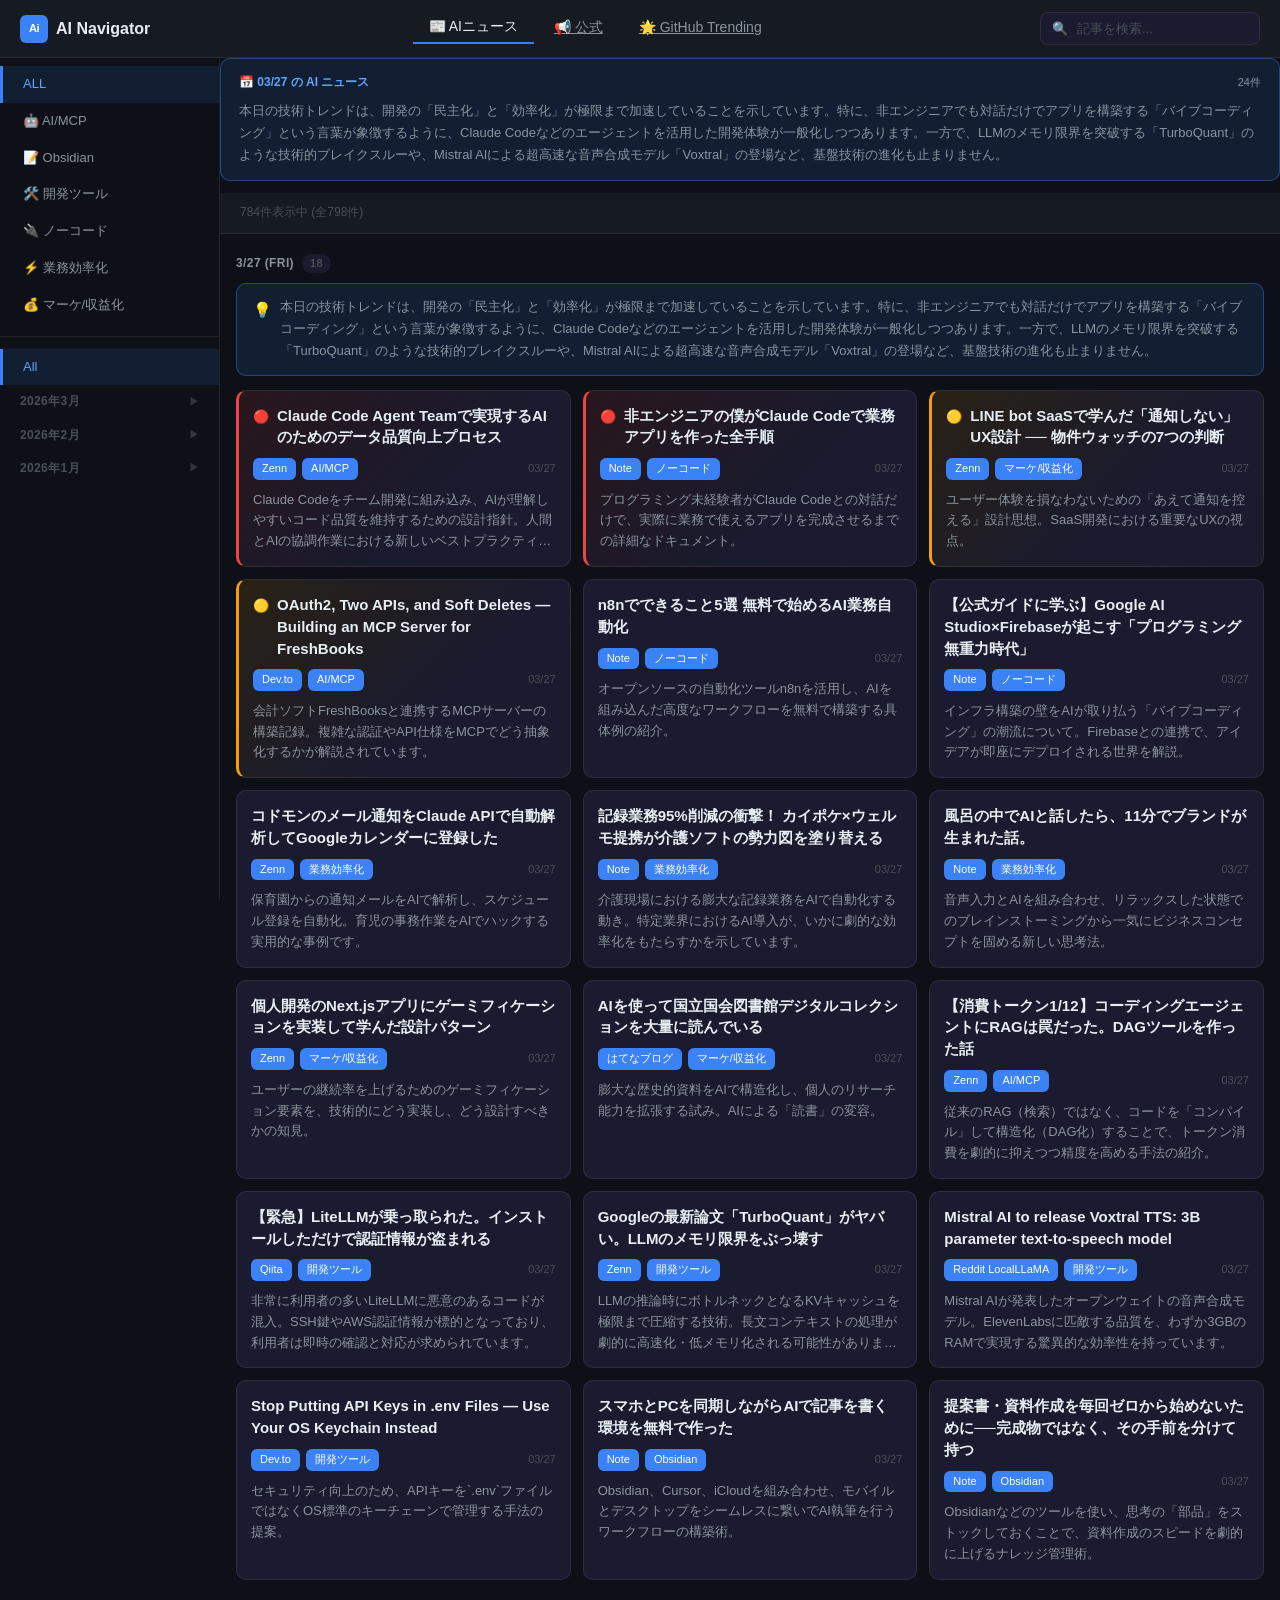
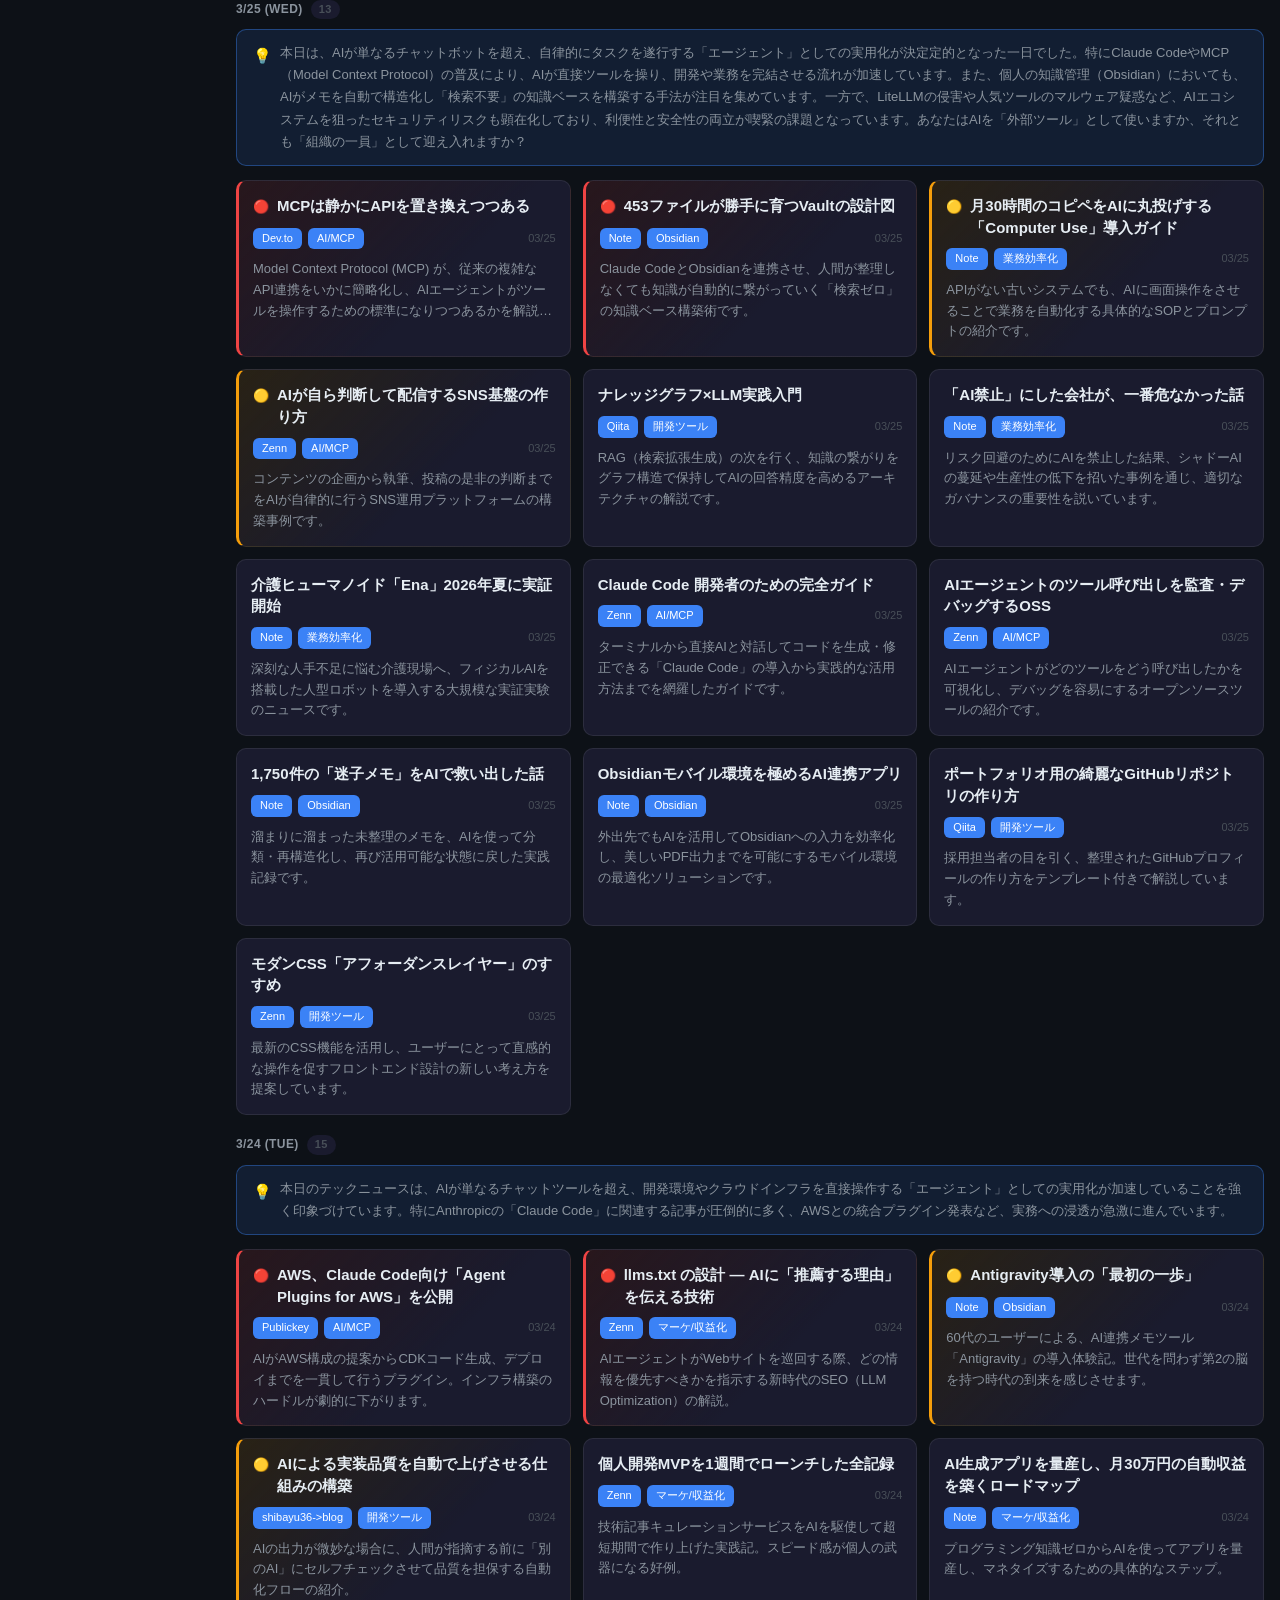
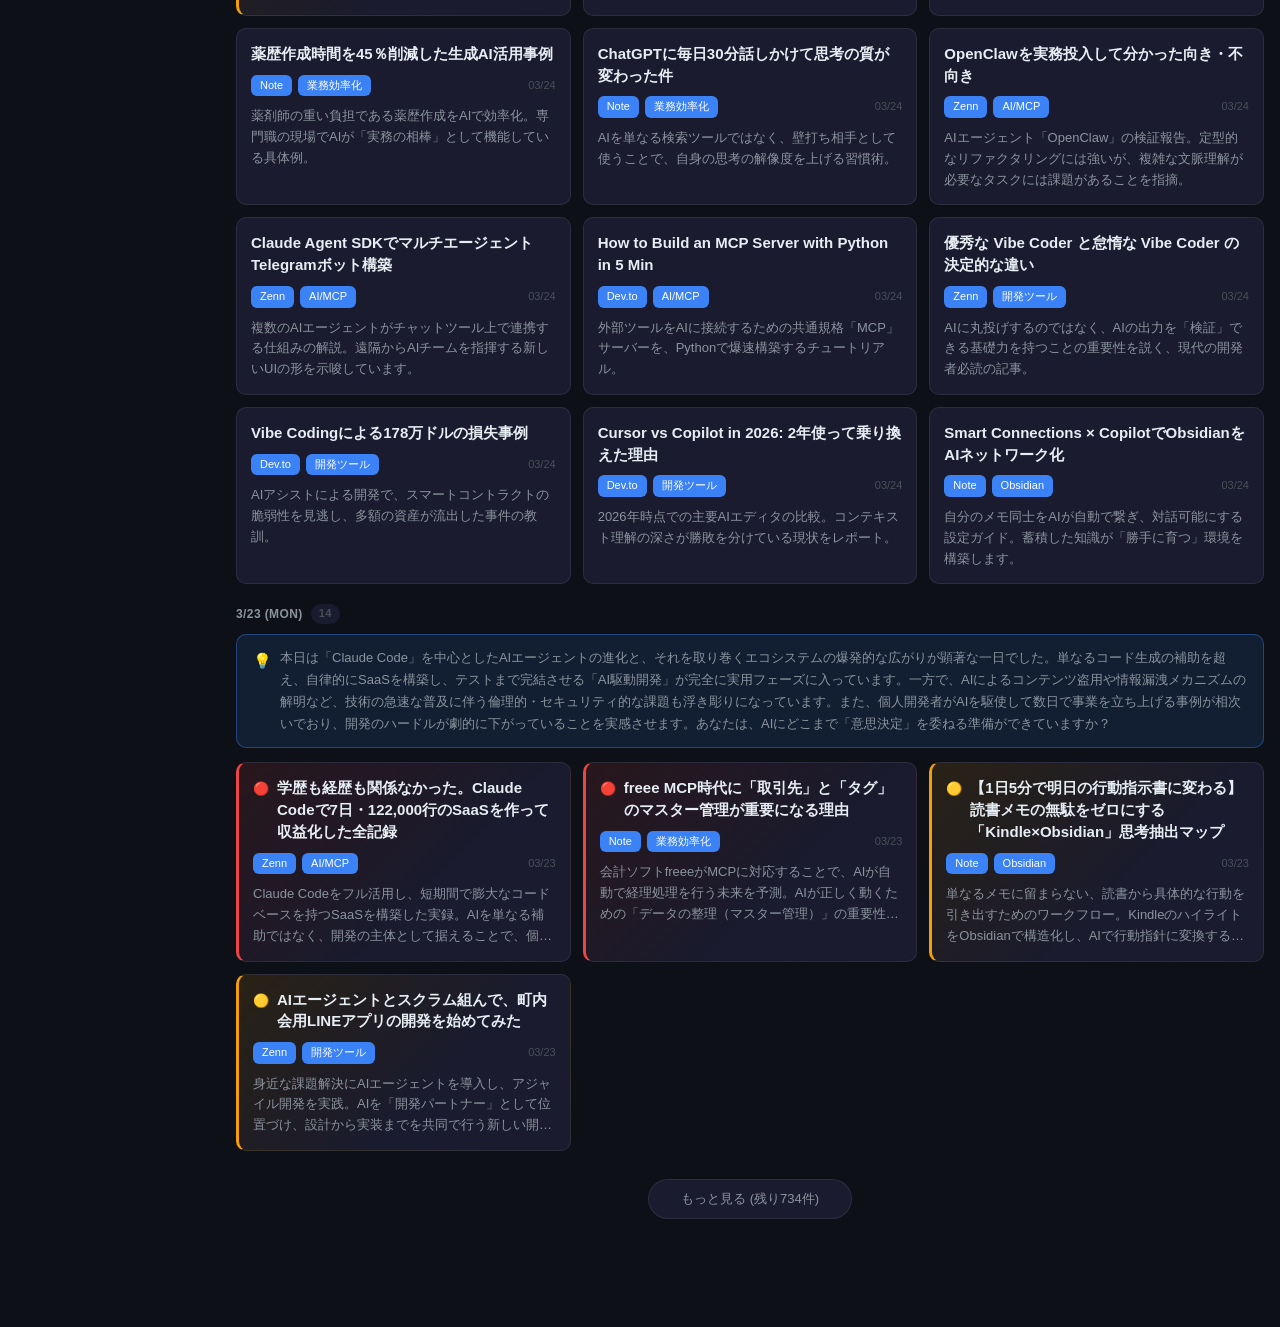
==== index.html @ b844463f "feat: ファーストビューにデイリーサマリーウィジェット追加 - app.js: buildDailySummary()関数追加、最新日のdailySummaryを表示 - index.html: " ====
<!DOCTYPE html>
<html lang="ja">
<head>
  <meta charset="UTF-8">
  <meta name="viewport" content="width=device-width, initial-scale=1.0">
  <title>AI Navigator — 毎日更新のAIニュース・公式リリース・GitHub Trending</title>
  <meta name="description" content="AIエージェント・開発ツール・業務効率化・公式リリースを毎日自動収集。GitHub Trendingも一括チェックできる日本語AIニュースダッシュボード。">
  <meta property="og:title" content="AI Navigator — 毎日更新のAIニュース・公式リリース・GitHub Trending">
  <meta property="og:description" content="AIエージェント・開発ツール・業務効率化・公式リリースを毎日自動収集。GitHub Trendingも一括チェックできる日本語AIニュースダッシュボード。">
  <meta property="og:type" content="website">
  <meta property="og:url" content="https://ai-news-eev.pages.dev/">
  <meta property="og:image" content="https://ai-news-eev.pages.dev/ogp.png">
  <meta name="twitter:card" content="summary_large_image">
  <meta name="twitter:title" content="AI Navigator — 毎日更新のAIニュース・公式リリース・GitHub Trending">
  <meta name="twitter:description" content="AIエージェント・開発ツール・業務効率化・公式リリースを毎日自動収集。GitHub Trendingも一括チェック。">
  <link rel="stylesheet" href="style.css">
</head>
<body>

  <!-- ヘッダー: ロゴ | タブ | 検索 -->
  <header id="header">
    <a href="index.html" id="logo">
      <span id="logo-icon">Ai</span>
      <span id="logo-text">AI Navigator</span>
    </a>

    <nav id="tabbar">
      <button class="tab-btn active" data-tab="latest">📰 AIニュース</button>
      <a class="tab-btn" href="official.html">📢 公式</a>
      <a class="tab-btn" href="trending.html">🌟 GitHub Trending</a>
    </nav>

    <div id="search-wrapper">
      <span id="search-icon">🔍</span>
      <input
        type="text"
        id="search-input"
        placeholder="記事を検索..."
        autocomplete="off"
        spellcheck="false"
      >
    </div>

    <!-- モバイル用サイドバートグル -->
    <button id="sidebar-toggle" aria-label="フィルターを開く">☰</button>
  </header>

  <!-- アプリレイアウト: サイドバー + メイン -->
  <div id="app-layout">

    <!-- 左サイドバー: フィルター -->
    <aside id="sidebar">
      <section class="sidebar-section">
        <ul id="category-filter"></ul>
      </section>
      <div class="sidebar-divider"></div>
      <section class="sidebar-section">
        <ul id="date-filter"></ul>
      </section>
    </aside>

    <!-- メインコンテンツ -->
    <main id="main">
      <div id="daily-summary" style="display:none"></div>
      <div id="stats-bar">読み込み中...</div>
      <div id="articles-container">
        <div id="empty-state">
          <div class="empty-icon">⏳</div>
          <div>読み込み中...</div>
        </div>
      </div>
      <div id="load-more-wrapper" style="display:none">
        <button id="load-more-btn">もっと見る</button>
      </div>
    </main>

  </div>

  <script src="app.js"></script>
  <!-- Cloudflare Web Analytics --><script defer src='https://static.cloudflareinsights.com/beacon.min.js' data-cf-beacon='{"token": "899bb0ef97f74baa90f5584bb37ff9c4"}'></script><!-- End Cloudflare Web Analytics -->
</body>
</html>
---- style.css ----
/* =============================================
   AI Navigator - スタイルシート v2
   3パネルレイアウト（サイドバー + 3カラムグリッド）
   ============================================= */

:root {
  --bg-primary: #0d1117;
  --bg-surface: #161b22;
  --bg-card: #1a1b2e;
  --bg-card-hover: #21223a;
  --bg-sidebar: #0d1117;
  --accent: #3b82f6;
  --accent-hover: #60a5fa;
  --accent-subtle: rgba(59, 130, 246, 0.12);
  --pick-must: #ef4444;
  --pick-must-bg: rgba(239, 68, 68, 0.12);
  --pick-check: #f59e0b;
  --pick-check-bg: rgba(245, 158, 11, 0.12);
  --text-primary: #e6edf3;
  --text-secondary: #8b949e;
  --text-muted: #484f58;
  --border: rgba(255,255,255,0.08);
  --border-accent: rgba(59, 130, 246, 0.4);
  --shadow: 0 4px 24px rgba(0,0,0,0.5);
  --radius: 10px;
  --radius-sm: 6px;
  --header-h: 58px;
  --sidebar-w: 220px;
}

* { box-sizing: border-box; margin: 0; padding: 0; list-style: none; }

body {
  background: var(--bg-primary);
  color: var(--text-primary);
  font-family: -apple-system, BlinkMacSystemFont, "Segoe UI", sans-serif;
  font-size: 14px;
  line-height: 1.6;
  min-height: 100vh;
  overflow-x: hidden;
}

/* =============================================
   ヘッダー: ロゴ | タブ | 検索
   ============================================= */

#header {
  position: fixed;
  top: 0; left: 0; right: 0;
  height: var(--header-h);
  background: var(--bg-surface);
  border-bottom: 1px solid var(--border);
  z-index: 200;
  display: flex;
  align-items: center;
  padding: 0 20px;
  gap: 16px;
}

/* ロゴ */
#logo {
  display: flex;
  align-items: center;
  gap: 8px;
  flex-shrink: 0;
  text-decoration: none;
}

#logo-icon {
  display: inline-flex;
  align-items: center;
  justify-content: center;
  width: 28px;
  height: 28px;
  background: var(--accent);
  border-radius: 6px;
  font-size: 11px;
  font-weight: 800;
  color: #fff;
  letter-spacing: -0.5px;
}

#logo-text {
  font-size: 16px;
  font-weight: 700;
  color: var(--text-primary);
  white-space: nowrap;
}

/* タブナビゲーション */
#tabbar {
  display: flex;
  align-items: center;
  gap: 4px;
  flex: 1;
  justify-content: center;
}

.tab-btn {
  background: none;
  border: none;
  border-bottom: 2px solid transparent;
  padding: 6px 16px;
  color: var(--text-secondary);
  font-size: 14px;
  font-weight: 500;
  cursor: pointer;
  transition: color 0.15s, border-color 0.15s;
  white-space: nowrap;
}

.tab-btn:hover { color: var(--text-primary); }

.tab-btn.active {
  color: var(--text-primary);
  border-bottom-color: var(--accent);
}

/* 検索 */
#search-wrapper {
  position: relative;
  flex-shrink: 0;
}

#search-icon {
  position: absolute;
  left: 12px; top: 50%;
  transform: translateY(-50%);
  color: var(--text-muted);
  font-size: 13px;
  pointer-events: none;
}

#search-input {
  background: var(--bg-card);
  border: 1px solid var(--border);
  border-radius: 8px;
  padding: 8px 14px 8px 36px;
  color: var(--text-primary);
  font-size: 13px;
  width: 220px;
  transition: width 0.2s, border-color 0.2s;
  outline: none;
}

#search-input:focus {
  width: 280px;
  border-color: var(--border-accent);
}

#search-input::placeholder { color: var(--text-muted); }

/* モバイルトグル（デスクトップでは非表示） */
#sidebar-toggle {
  display: none;
  background: none;
  border: 1px solid var(--border);
  border-radius: var(--radius-sm);
  color: var(--text-secondary);
  padding: 6px 10px;
  font-size: 16px;
  cursor: pointer;
  flex-shrink: 0;
}

/* =============================================
   アプリレイアウト
   ============================================= */

#app-layout {
  display: flex;
  margin-top: var(--header-h);
  min-height: calc(100vh - var(--header-h));
}

/* =============================================
   サイドバー
   ============================================= */

#sidebar {
  position: fixed;
  top: var(--header-h);
  left: 0;
  bottom: 0;
  width: var(--sidebar-w);
  background: var(--bg-sidebar);
  border-right: 1px solid var(--border);
  overflow-y: auto;
  scrollbar-width: none;
  z-index: 100;
}

#sidebar::-webkit-scrollbar { display: none; }

.sidebar-section {
  padding: 8px 0;
}

.sidebar-section-label {
  padding: 6px 20px 4px;
  font-size: 11px;
  font-weight: 600;
  color: var(--text-muted);
  letter-spacing: 0.06em;
  text-transform: uppercase;
}

.sidebar-divider {
  height: 1px;
  background: var(--border);
  margin: 4px 0;
}

/* サイドバーフィルターアイテム */
.sidebar-item {
  display: block;
  padding: 8px 20px;
  font-size: 13px;
  color: var(--text-secondary);
  cursor: pointer;
  transition: color 0.12s, background 0.12s;
  border-left: 3px solid transparent;
  user-select: none;
}

.sidebar-item:hover {
  color: var(--text-primary);
  background: var(--accent-subtle);
}

.sidebar-item.active {
  color: var(--accent-hover);
  background: var(--accent-subtle);
  border-left-color: var(--accent);
}

/* 月別アコーディオン */
.date-month-header {
  display: flex;
  align-items: center;
  justify-content: space-between;
  padding: 7px 20px;
  font-size: 12px;
  font-weight: 600;
  color: var(--text-muted);
  cursor: pointer;
  user-select: none;
  letter-spacing: 0.03em;
  transition: color 0.12s;
}

.date-month-header:hover {
  color: var(--text-secondary);
}

.date-month-arrow {
  font-size: 10px;
  opacity: 0.6;
}

.date-month-list {
  list-style: none;
  padding: 0;
  margin: 0;
  max-height: 0;
  overflow: hidden;
  transition: max-height 0.2s ease;
}

.date-month-list.open {
  max-height: 600px;
}

/* =============================================
   メインコンテンツ
   ============================================= */

#main {
  flex: 1;
  margin-left: var(--sidebar-w);
  min-width: 0;
  padding-bottom: 80px;
}

/* 統計バー */
#stats-bar {
  padding: 10px 20px;
  font-size: 12px;
  color: var(--text-muted);
  border-bottom: 1px solid var(--border);
  background: var(--bg-surface);
}

/* =============================================
   日付グループ + カードグリッド
   ============================================= */

.date-group {
  padding: 0 16px;
  margin-top: 20px;
}

.date-header {
  font-size: 12px;
  font-weight: 700;
  color: var(--text-muted);
  letter-spacing: 0.4px;
  display: flex;
  align-items: center;
  gap: 8px;
  padding-bottom: 10px;
}

.date-label { color: var(--text-secondary); }

.date-count {
  background: var(--bg-card);
  border-radius: 10px;
  padding: 1px 8px;
  font-size: 11px;
  color: var(--text-muted);
}

/* デイリーサマリー */
.daily-summary {
  display: flex;
  align-items: flex-start;
  gap: 8px;
  background: var(--accent-subtle);
  border: 1px solid var(--border-accent);
  border-radius: var(--radius);
  padding: 12px 16px;
  margin-bottom: 14px;
  font-size: 13px;
  line-height: 1.7;
  color: var(--text-secondary);
}

.daily-summary-icon {
  flex-shrink: 0;
  font-size: 15px;
  margin-top: 1px;
}

.daily-summary-text {
  flex: 1;
}

/* 4カラムグリッド */
.article-cards-grid {
  display: grid;
  grid-template-columns: repeat(4, 1fr);
  gap: 12px;
}

/* =============================================
   記事カード
   ============================================= */

.article-card {
  background: var(--bg-card);
  border: 1px solid var(--border);
  border-radius: var(--radius);
  overflow: hidden;
  cursor: pointer;
  transition: background 0.15s, border-color 0.15s, transform 0.1s, box-shadow 0.15s;
  text-decoration: none;
  display: flex;
  flex-direction: column;
  color: inherit;
}

.card-thumb {
  width: 100%;
  height: 130px;
  flex-shrink: 0;
  overflow: hidden;
  background: var(--bg-primary);
}

.card-thumb img {
  width: 100%;
  height: 100%;
  object-fit: cover;
  object-position: center center;
  display: block;
  transition: transform 0.2s;
}

.article-card:hover .card-thumb img {
  transform: scale(1.03);
}

.card-body {
  padding: 14px;
  flex: 1;
  min-width: 0;
  display: flex;
  flex-direction: column;
}

.article-card:hover {
  background: var(--bg-card-hover);
  border-color: rgba(59, 130, 246, 0.3);
  transform: translateY(-2px);
  box-shadow: 0 8px 24px rgba(0,0,0,0.4);
}

.card-header {
  display: flex;
  align-items: flex-start;
  gap: 8px;
  margin-bottom: 10px;
}

.pick-badge {
  flex-shrink: 0;
  font-size: 13px;
  margin-top: 2px;
}

.card-title {
  font-size: 15px;
  font-weight: 700;
  line-height: 1.45;
  color: var(--text-primary);
  flex: 1;
}

/* メタ情報行（バッジ類） */
.card-meta {
  display: flex;
  align-items: center;
  gap: 6px;
  flex-wrap: wrap;
  margin-bottom: 10px;
}

/* バッジ統一スタイル（塗りつぶし） */
.card-badge {
  font-size: 11px;
  font-weight: 500;
  color: #fff;
  background: var(--accent);
  border-radius: var(--radius-sm);
  padding: 2px 9px;
  white-space: nowrap;
}

.card-badge.badge-source {
  background: #2d6a4f; /* ソース系は緑系 */
}

.card-date {
  font-size: 11px;
  color: var(--text-muted, #666);
  margin-left: auto;
  white-space: nowrap;
}

/* デイリーサマリーウィジェット */
#daily-summary {
  background: var(--accent-subtle);
  border: 1px solid var(--border-accent);
  border-radius: var(--radius);
  padding: 14px 18px;
  margin-bottom: 12px;
}

.summary-header {
  display: flex;
  align-items: center;
  gap: 10px;
  margin-bottom: 8px;
}

.summary-date {
  font-size: 12px;
  font-weight: 600;
  color: var(--accent-hover);
}

.summary-count {
  font-size: 11px;
  color: var(--text-secondary);
  margin-left: auto;
}

.summary-text {
  font-size: 13px;
  color: var(--text-secondary);
  line-height: 1.7;
  display: -webkit-box;
  -webkit-line-clamp: 3;
  -webkit-box-orient: vertical;
  overflow: hidden;
}

.card-summary {
  font-size: 13px;
  color: var(--text-secondary);
  line-height: 1.6;
  display: -webkit-box;
  -webkit-line-clamp: 3;
  -webkit-box-orient: vertical;
  overflow: hidden;
}

/* =============================================
   GitHub Trending ページ
   ============================================= */

#trending-info-banner {
  display: flex;
  flex-wrap: wrap;
  gap: 12px 24px;
  padding: 16px 20px;
  margin-bottom: 16px;
  background: var(--accent-subtle);
  border: 1px solid var(--border-accent);
  border-radius: var(--radius);
}

.trending-info-item {
  font-size: 14px;
  color: var(--text-secondary);
  display: flex;
  align-items: center;
  gap: 6px;
  line-height: 1.5;
}

.trending-info-item strong {
  color: var(--text-primary);
}

@media (max-width: 768px) {
  #trending-info-banner {
    flex-direction: column;
    gap: 8px;
  }
}

/* =============================================
   GitHub Trending カード
   ============================================= */

.trending-repo-name {
  font-size: 14px;
  font-weight: 700;
  color: var(--text-primary);
  margin-bottom: 8px;
  line-height: 1.4;
  word-break: break-all;
}

.trending-owner {
  color: var(--text-secondary);
}

.trending-sep {
  color: var(--text-muted);
  margin: 0 2px;
}

.trending-repo {
  color: var(--accent);
}

.trending-stats {
  display: flex;
  align-items: center;
  gap: 8px;
  margin-top: auto;
  padding-top: 10px;
  flex-wrap: wrap;
}

.trending-stat {
  font-size: 12px;
  color: var(--text-secondary);
  display: flex;
  align-items: center;
  gap: 3px;
}

.trending-lang {
  font-size: 11px;
  color: #fff;
  background: #2d6a4f;
  border-radius: var(--radius-sm);
  padding: 2px 8px;
}

.trending-hot {
  font-size: 11px;
  font-weight: 700;
  color: #ff6b35;
  background: rgba(255, 107, 53, 0.12);
  border-radius: var(--radius-sm);
  padding: 2px 8px;
  border: 1px solid rgba(255, 107, 53, 0.3);
}

/* PICK スタイル */
.article-card.pick-must {
  border-left: 3px solid var(--pick-must);
  background: linear-gradient(135deg, var(--pick-must-bg) 0%, var(--bg-card) 60%);
}

.article-card.pick-check {
  border-left: 3px solid var(--pick-check);
  background: linear-gradient(135deg, var(--pick-check-bg) 0%, var(--bg-card) 60%);
}

/* RANKING タブ */
.rank-score {
  flex-shrink: 0;
  font-size: 10px;
  color: var(--text-muted);
  background: var(--bg-primary);
  border-radius: 4px;
  padding: 2px 6px;
  margin-left: auto;
}

.tier-badge {
  display: inline-block;
  font-size: 10px;
  padding: 2px 7px;
  border-radius: 10px;
  font-weight: 600;
}

.tier-1 { background: var(--pick-must-bg); color: var(--pick-must); }
.tier-2 { background: var(--pick-check-bg); color: var(--pick-check); }
.tier-3 { background: var(--bg-primary); color: var(--text-muted); }

/* =============================================
   もっと見る
   ============================================= */

#load-more-wrapper {
  text-align: center;
  padding: 28px 20px;
}

#load-more-btn {
  background: var(--bg-card);
  border: 1px solid var(--border);
  border-radius: 20px;
  color: var(--text-secondary);
  padding: 10px 32px;
  font-size: 13px;
  cursor: pointer;
  transition: all 0.15s;
}

#load-more-btn:hover {
  border-color: var(--accent);
  color: var(--accent-hover);
}

/* =============================================
   空状態・ローディング
   ============================================= */

#empty-state {
  text-align: center;
  padding: 80px 20px;
  color: var(--text-muted);
}

#empty-state .empty-icon { font-size: 40px; margin-bottom: 16px; }

/* =============================================
   レスポンシブ
   ============================================= */

/* タブレット: 3カラム */
@media (max-width: 1300px) {
  .article-cards-grid {
    grid-template-columns: repeat(3, 1fr);
  }
}

/* 小さめタブレット: 2カラム */
@media (max-width: 900px) {
  .article-cards-grid {
    grid-template-columns: repeat(2, 1fr);
  }
}

/* モバイル: 2段ヘッダー・サイドバー非表示・1カラム */
@media (max-width: 768px) {
  :root {
    --sidebar-w: 0px;
    --header-h: 96px; /* 2段分の高さ */
  }

  /* ヘッダーを2段構成に */
  #header {
    flex-wrap: wrap;
    padding: 0 12px;
    height: auto;
    min-height: var(--header-h);
    gap: 0;
  }

  /* 1段目: ロゴ + フィルターボタン + 検索 */
  #logo {
    flex: 1;
    height: 48px;
    align-items: center;
  }

  #search-wrapper {
    height: 48px;
    display: flex;
    align-items: center;
  }

  #search-input {
    width: 130px;
    font-size: 13px;
  }

  #search-input:focus { width: 160px; }

  #sidebar-toggle {
    display: flex;
    align-items: center;
    height: 48px;
    padding: 0 10px;
    margin: 0 4px;
  }

  /* 2段目: タブバーを全幅で下段に */
  #tabbar {
    width: 100%;
    height: 48px;
    border-top: 1px solid var(--border);
    justify-content: space-around;
    gap: 0;
    padding: 0 4px;
  }

  .tab-btn {
    flex: 1;
    padding: 0 8px;
    font-size: 13px;
    height: 100%;
    border-bottom: none;
    border-radius: var(--radius-sm);
  }

  .tab-btn.active {
    color: var(--accent-hover);
    background: var(--accent-subtle);
    border-bottom: none;
  }

  /* サイドバー: ドロップダウン型 */
  #sidebar {
    top: var(--header-h);
    left: 0; right: 0;
    bottom: auto;
    width: 100%;
    height: auto;
    max-height: 50vh;
    border-right: none;
    border-bottom: 1px solid var(--border);
    display: none;
    overflow-y: auto;
    z-index: 150;
  }

  #sidebar.open { display: block; }

  #sidebar .sidebar-section {
    display: flex;
    flex-wrap: wrap;
    padding: 8px 12px;
    gap: 4px;
  }

  .sidebar-divider { display: none; }

  .sidebar-item {
    border-left: none;
    border: 1px solid var(--border);
    border-radius: 14px;
    padding: 4px 12px;
    font-size: 12px;
    display: inline-block;
  }

  .sidebar-item.active {
    background: var(--accent-subtle);
    border-color: var(--border-accent);
    color: var(--accent-hover);
  }

  /* メイン */
  #main { margin-left: 0; }

  .article-cards-grid { grid-template-columns: 1fr; }

  .date-group { padding: 0 12px; }

  .card-thumb {
    height: 150px;
  }

  .card-body {
    padding: 10px 12px;
  }
}
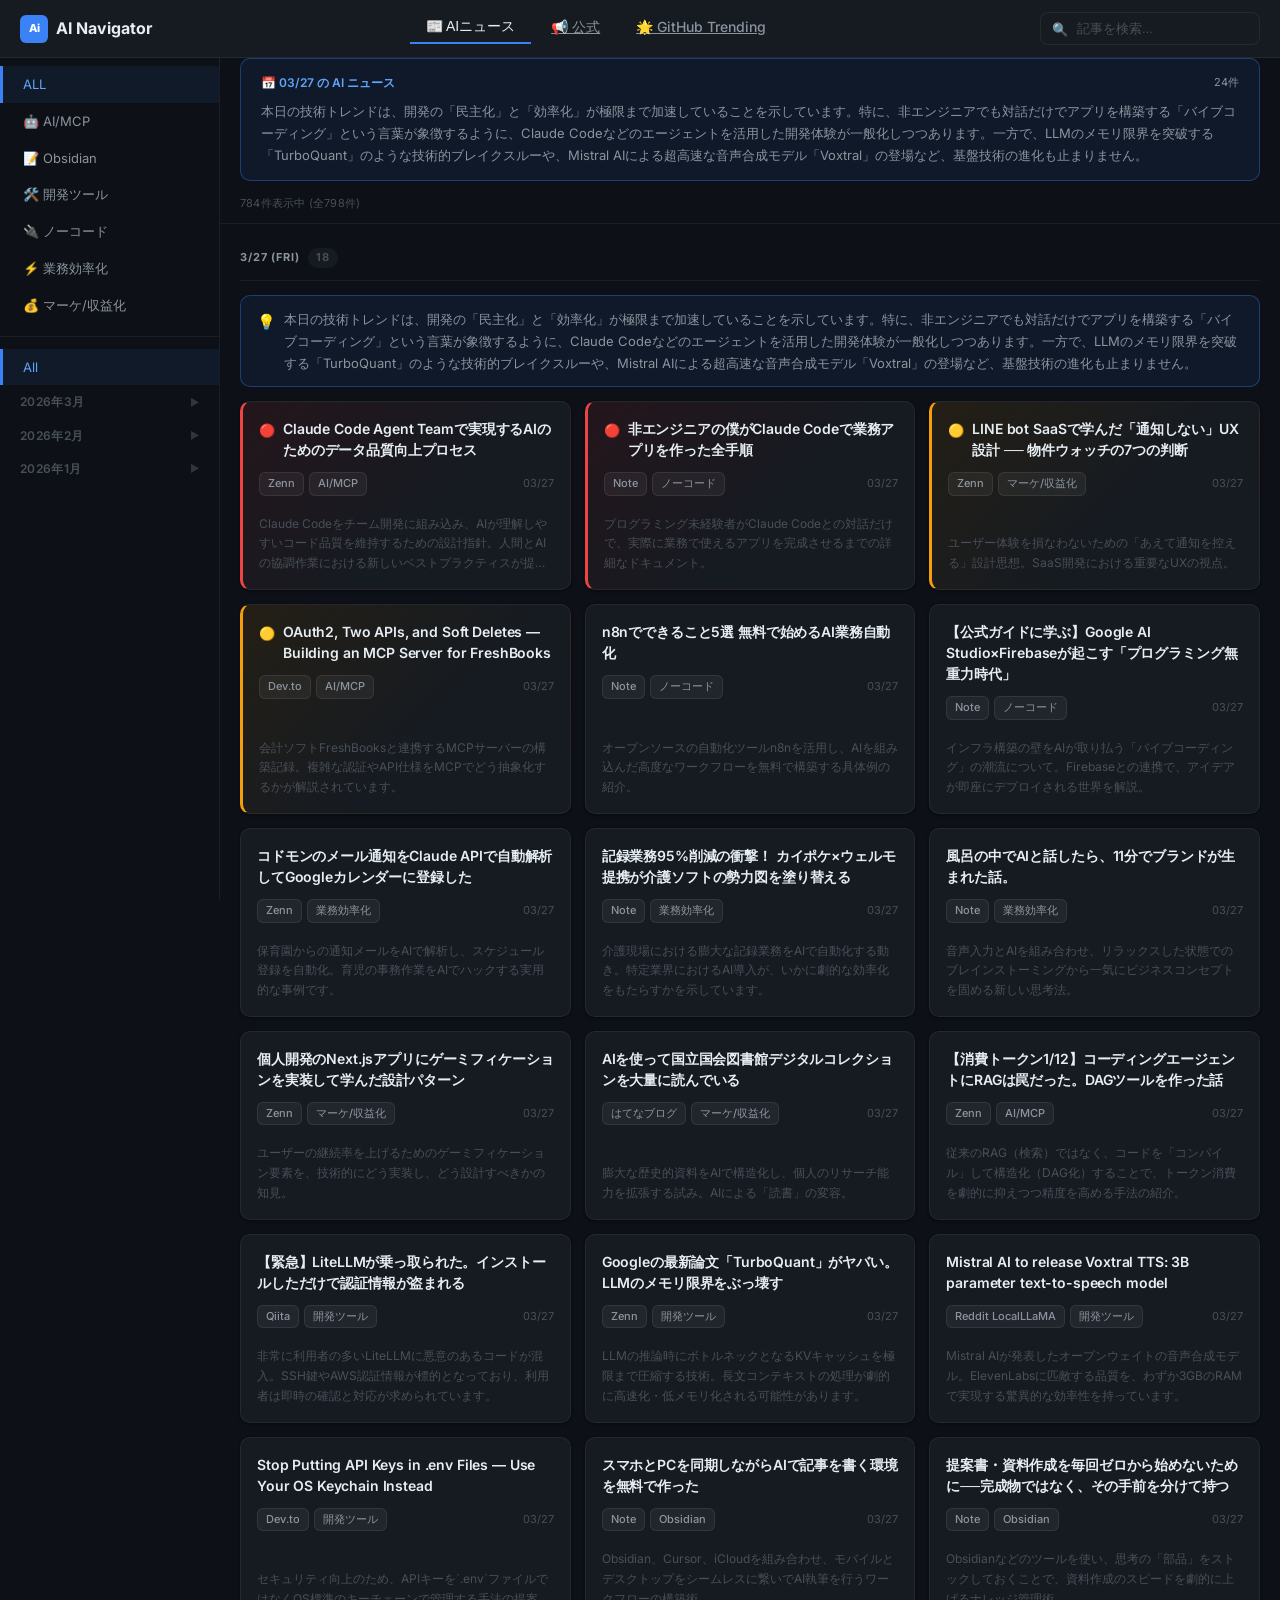
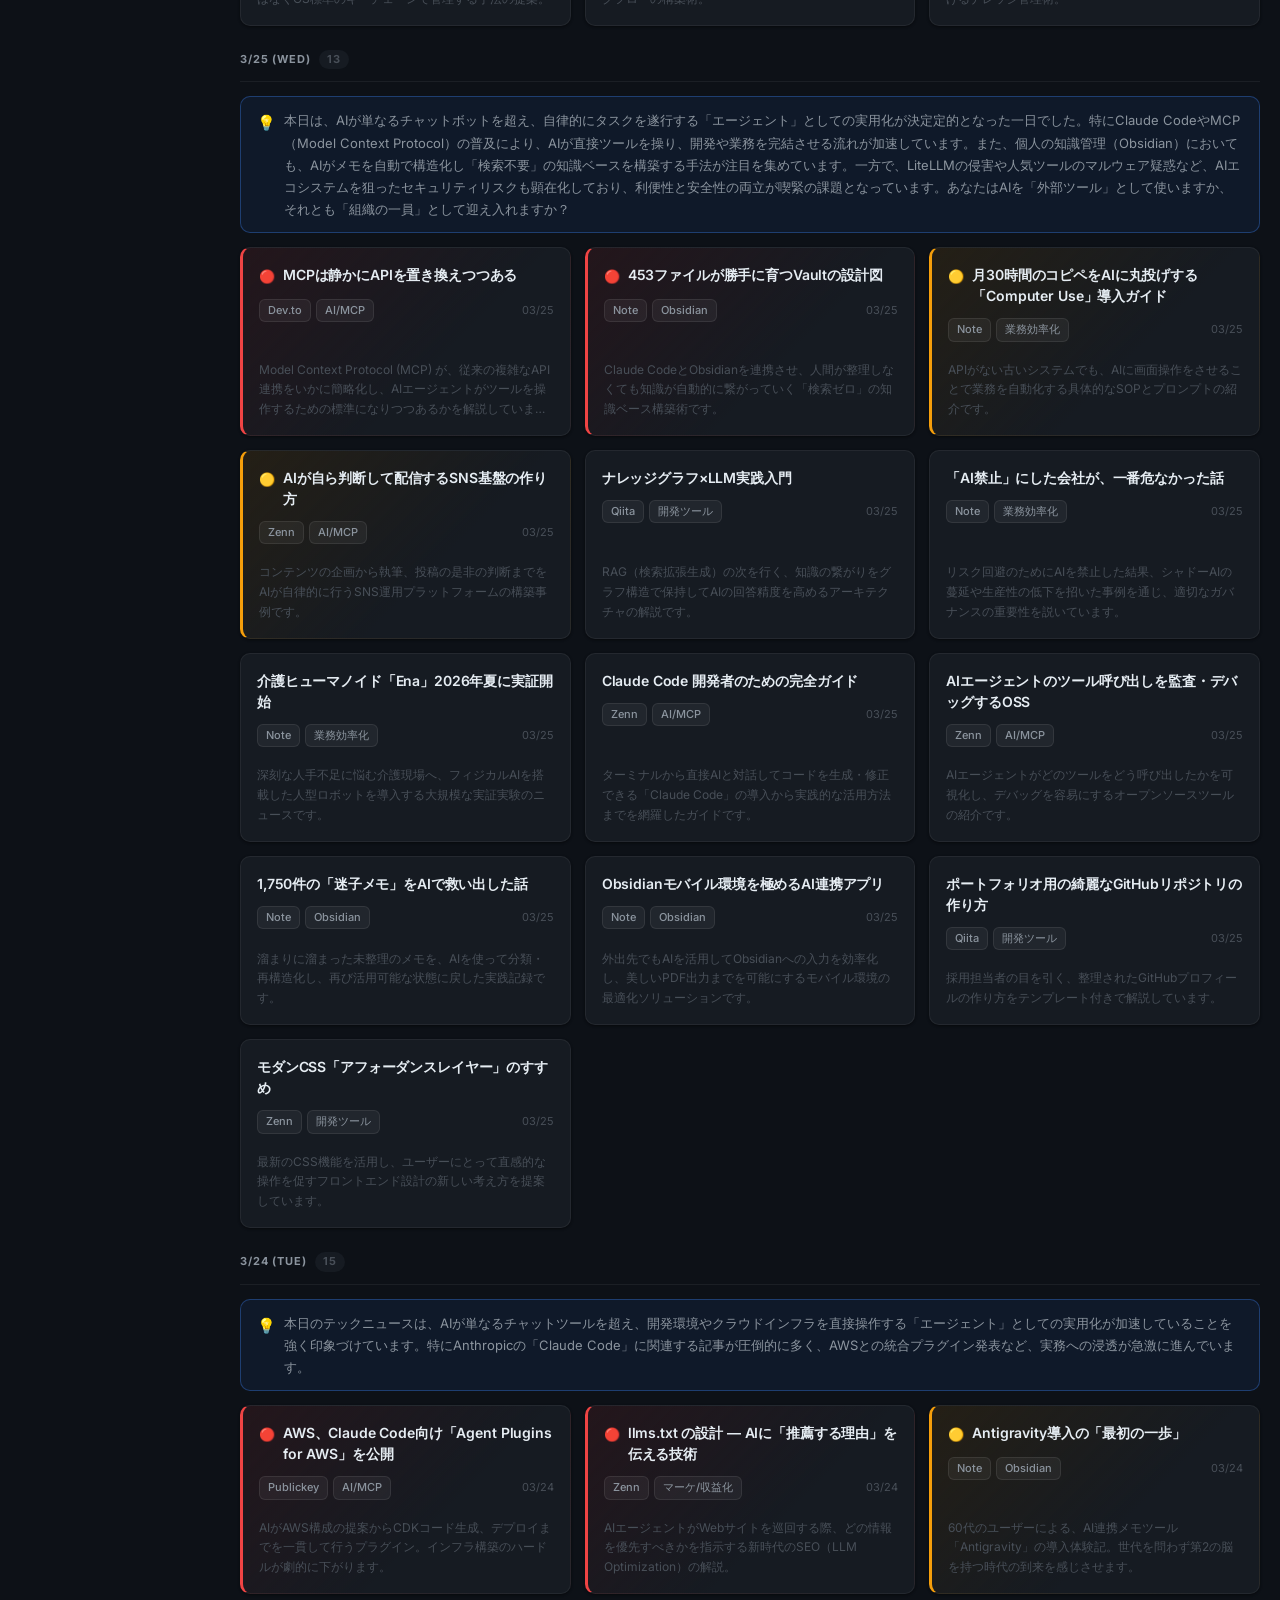
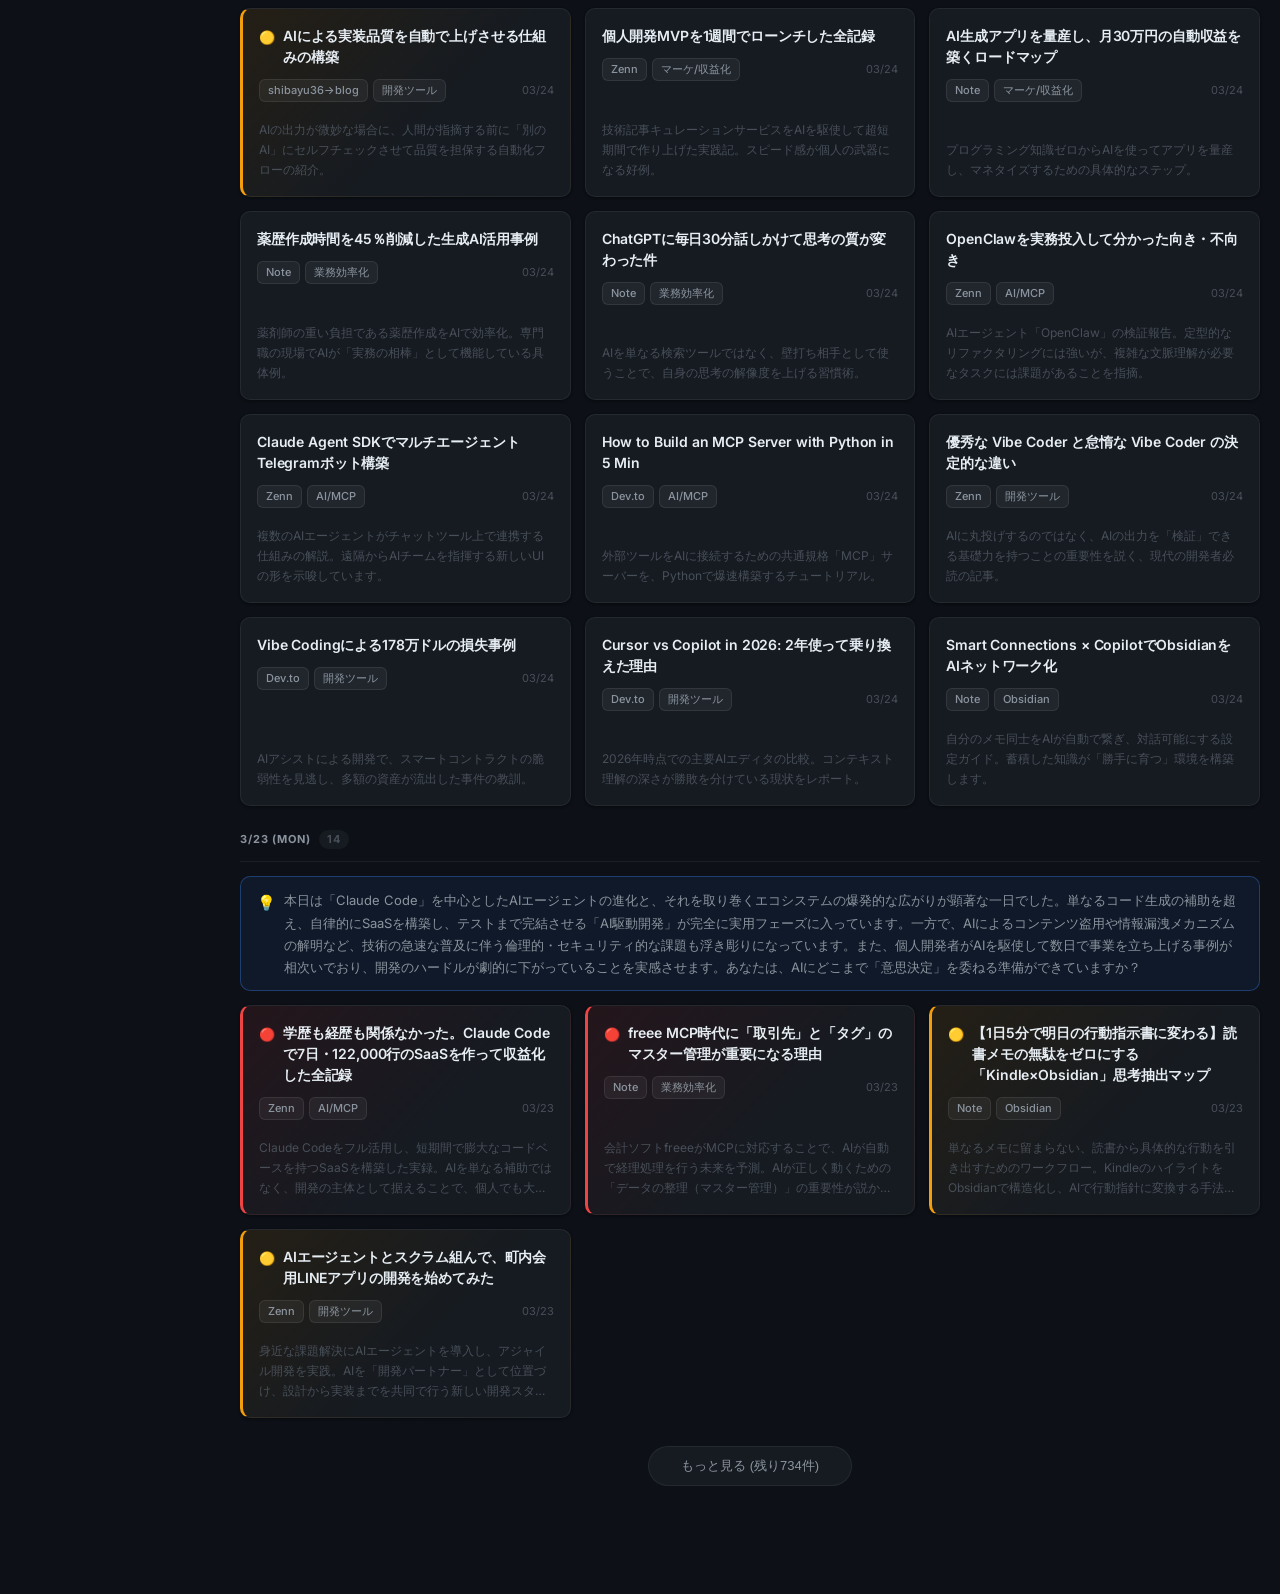
==== commit 14c2e0b2: "style: デザイン品質向上（余白・タイポグラフィ・バッジ・カード洗練） - Interフォント導入（全3ページに適用） - カードbg・border・shadowをsubtleに調整 - バッジを" ====
--- a/index.html
+++ b/index.html
@@ -13,6 +13,9 @@
   <meta name="twitter:card" content="summary_large_image">
   <meta name="twitter:title" content="AI Navigator — 毎日更新のAIニュース・公式リリース・GitHub Trending">
   <meta name="twitter:description" content="AIエージェント・開発ツール・業務効率化・公式リリースを毎日自動収集。GitHub Trendingも一括チェック。">
+  <link rel="preconnect" href="https://fonts.googleapis.com">
+  <link rel="preconnect" href="https://fonts.gstatic.com" crossorigin>
+  <link href="https://fonts.googleapis.com/css2?family=Inter:wght@400;500;600;700&display=swap" rel="stylesheet">
   <link rel="stylesheet" href="style.css">
 </head>
 <body>
--- a/style.css
+++ b/style.css
@@ -6,22 +6,24 @@
 :root {
   --bg-primary: #0d1117;
   --bg-surface: #161b22;
-  --bg-card: #1a1b2e;
-  --bg-card-hover: #21223a;
+  --bg-card: #161b22;
+  --bg-card-hover: #1c2230;
   --bg-sidebar: #0d1117;
   --accent: #3b82f6;
   --accent-hover: #60a5fa;
-  --accent-subtle: rgba(59, 130, 246, 0.12);
+  --accent-subtle: rgba(59, 130, 246, 0.08);
   --pick-must: #ef4444;
-  --pick-must-bg: rgba(239, 68, 68, 0.12);
+  --pick-must-bg: rgba(239, 68, 68, 0.10);
   --pick-check: #f59e0b;
-  --pick-check-bg: rgba(245, 158, 11, 0.12);
+  --pick-check-bg: rgba(245, 158, 11, 0.10);
   --text-primary: #e6edf3;
   --text-secondary: #8b949e;
   --text-muted: #484f58;
-  --border: rgba(255,255,255,0.08);
-  --border-accent: rgba(59, 130, 246, 0.4);
+  --border: rgba(255,255,255,0.06);
+  --border-hover: rgba(255,255,255,0.14);
+  --border-accent: rgba(59, 130, 246, 0.35);
   --shadow: 0 4px 24px rgba(0,0,0,0.5);
+  --shadow-card: 0 1px 3px rgba(0,0,0,0.3), 0 1px 2px rgba(0,0,0,0.2);
   --radius: 10px;
   --radius-sm: 6px;
   --header-h: 58px;
@@ -33,11 +35,13 @@
 body {
   background: var(--bg-primary);
   color: var(--text-primary);
-  font-family: -apple-system, BlinkMacSystemFont, "Segoe UI", sans-serif;
+  font-family: "Inter", -apple-system, BlinkMacSystemFont, "Segoe UI", sans-serif;
   font-size: 14px;
   line-height: 1.6;
   min-height: 100vh;
   overflow-x: hidden;
+  -webkit-font-smoothing: antialiased;
+  -moz-osx-font-smoothing: grayscale;
 }
 
 /* =============================================
@@ -280,15 +284,17 @@
   margin-left: var(--sidebar-w);
   min-width: 0;
   padding-bottom: 80px;
+  max-width: calc(100vw - var(--sidebar-w));
 }
 
 /* 統計バー */
 #stats-bar {
   padding: 10px 20px;
-  font-size: 12px;
+  font-size: 11px;
   color: var(--text-muted);
   border-bottom: 1px solid var(--border);
-  background: var(--bg-surface);
+  background: transparent;
+  letter-spacing: 0.02em;
 }
 
 /* =============================================
@@ -296,19 +302,22 @@
    ============================================= */
 
 .date-group {
-  padding: 0 16px;
-  margin-top: 20px;
+  padding: 0 20px;
+  margin-top: 24px;
 }
 
 .date-header {
-  font-size: 12px;
+  font-size: 11px;
   font-weight: 700;
   color: var(--text-muted);
-  letter-spacing: 0.4px;
+  letter-spacing: 0.08em;
+  text-transform: uppercase;
   display: flex;
   align-items: center;
   gap: 8px;
-  padding-bottom: 10px;
+  padding-bottom: 12px;
+  border-bottom: 1px solid var(--border);
+  margin-bottom: 14px;
 }
 
 .date-label { color: var(--text-secondary); }
@@ -350,7 +359,7 @@
 .article-cards-grid {
   display: grid;
   grid-template-columns: repeat(4, 1fr);
-  gap: 12px;
+  gap: 14px;
 }
 
 /* =============================================
@@ -363,11 +372,12 @@
   border-radius: var(--radius);
   overflow: hidden;
   cursor: pointer;
-  transition: background 0.15s, border-color 0.15s, transform 0.1s, box-shadow 0.15s;
+  transition: background 0.2s, border-color 0.2s, transform 0.15s, box-shadow 0.2s;
   text-decoration: none;
   display: flex;
   flex-direction: column;
   color: inherit;
+  box-shadow: var(--shadow-card);
 }
 
 .card-thumb {
@@ -392,18 +402,19 @@
 }
 
 .card-body {
-  padding: 14px;
+  padding: 16px;
   flex: 1;
   min-width: 0;
   display: flex;
   flex-direction: column;
+  gap: 0;
 }
 
 .article-card:hover {
   background: var(--bg-card-hover);
-  border-color: rgba(59, 130, 246, 0.3);
+  border-color: var(--border-hover);
   transform: translateY(-2px);
-  box-shadow: 0 8px 24px rgba(0,0,0,0.4);
+  box-shadow: 0 8px 28px rgba(0,0,0,0.35);
 }
 
 .card-header {
@@ -420,35 +431,40 @@
 }
 
 .card-title {
-  font-size: 15px;
-  font-weight: 700;
-  line-height: 1.45;
+  font-size: 14px;
+  font-weight: 600;
+  line-height: 1.5;
   color: var(--text-primary);
   flex: 1;
+  letter-spacing: -0.01em;
 }
 
 /* メタ情報行（バッジ類） */
 .card-meta {
   display: flex;
   align-items: center;
-  gap: 6px;
+  gap: 5px;
   flex-wrap: wrap;
   margin-bottom: 10px;
-}
-
-/* バッジ統一スタイル（塗りつぶし） */
+  margin-top: 2px;
+}
+
+/* バッジ統一スタイル（subtle） */
 .card-badge {
   font-size: 11px;
   font-weight: 500;
-  color: #fff;
-  background: var(--accent);
+  color: var(--text-secondary);
+  background: rgba(255,255,255,0.05);
+  border: 1px solid rgba(255,255,255,0.08);
   border-radius: var(--radius-sm);
-  padding: 2px 9px;
+  padding: 2px 8px;
   white-space: nowrap;
 }
 
 .card-badge.badge-source {
-  background: #2d6a4f; /* ソース系は緑系 */
+  color: #4ade80;
+  background: rgba(74, 222, 128, 0.08);
+  border-color: rgba(74, 222, 128, 0.2);
 }
 
 .card-date {
@@ -463,8 +479,8 @@
   background: var(--accent-subtle);
   border: 1px solid var(--border-accent);
   border-radius: var(--radius);
-  padding: 14px 18px;
-  margin-bottom: 12px;
+  padding: 14px 20px;
+  margin: 0 20px 4px;
 }
 
 .summary-header {
@@ -497,13 +513,15 @@
 }
 
 .card-summary {
-  font-size: 13px;
-  color: var(--text-secondary);
-  line-height: 1.6;
+  font-size: 12px;
+  color: var(--text-muted);
+  line-height: 1.65;
   display: -webkit-box;
   -webkit-line-clamp: 3;
   -webkit-box-orient: vertical;
   overflow: hidden;
+  margin-top: auto;
+  padding-top: 8px;
 }
 
 /* =============================================
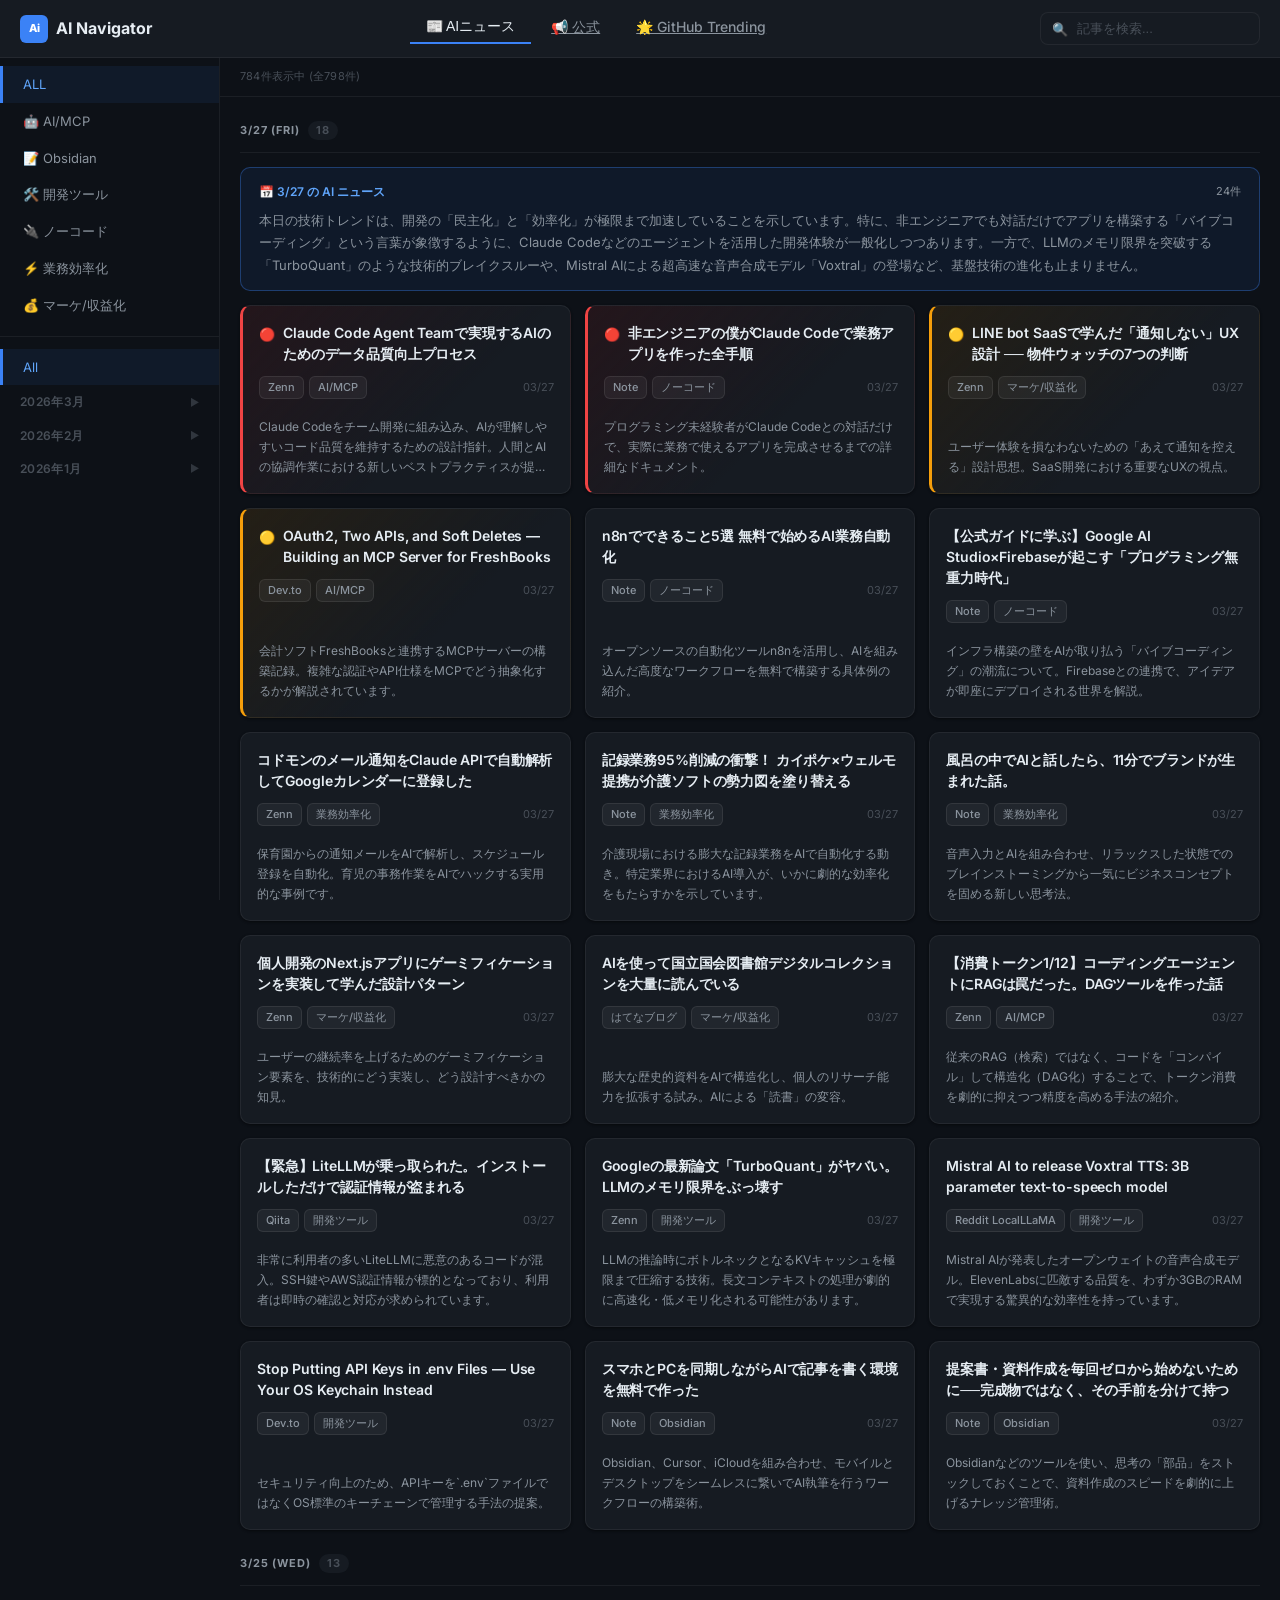
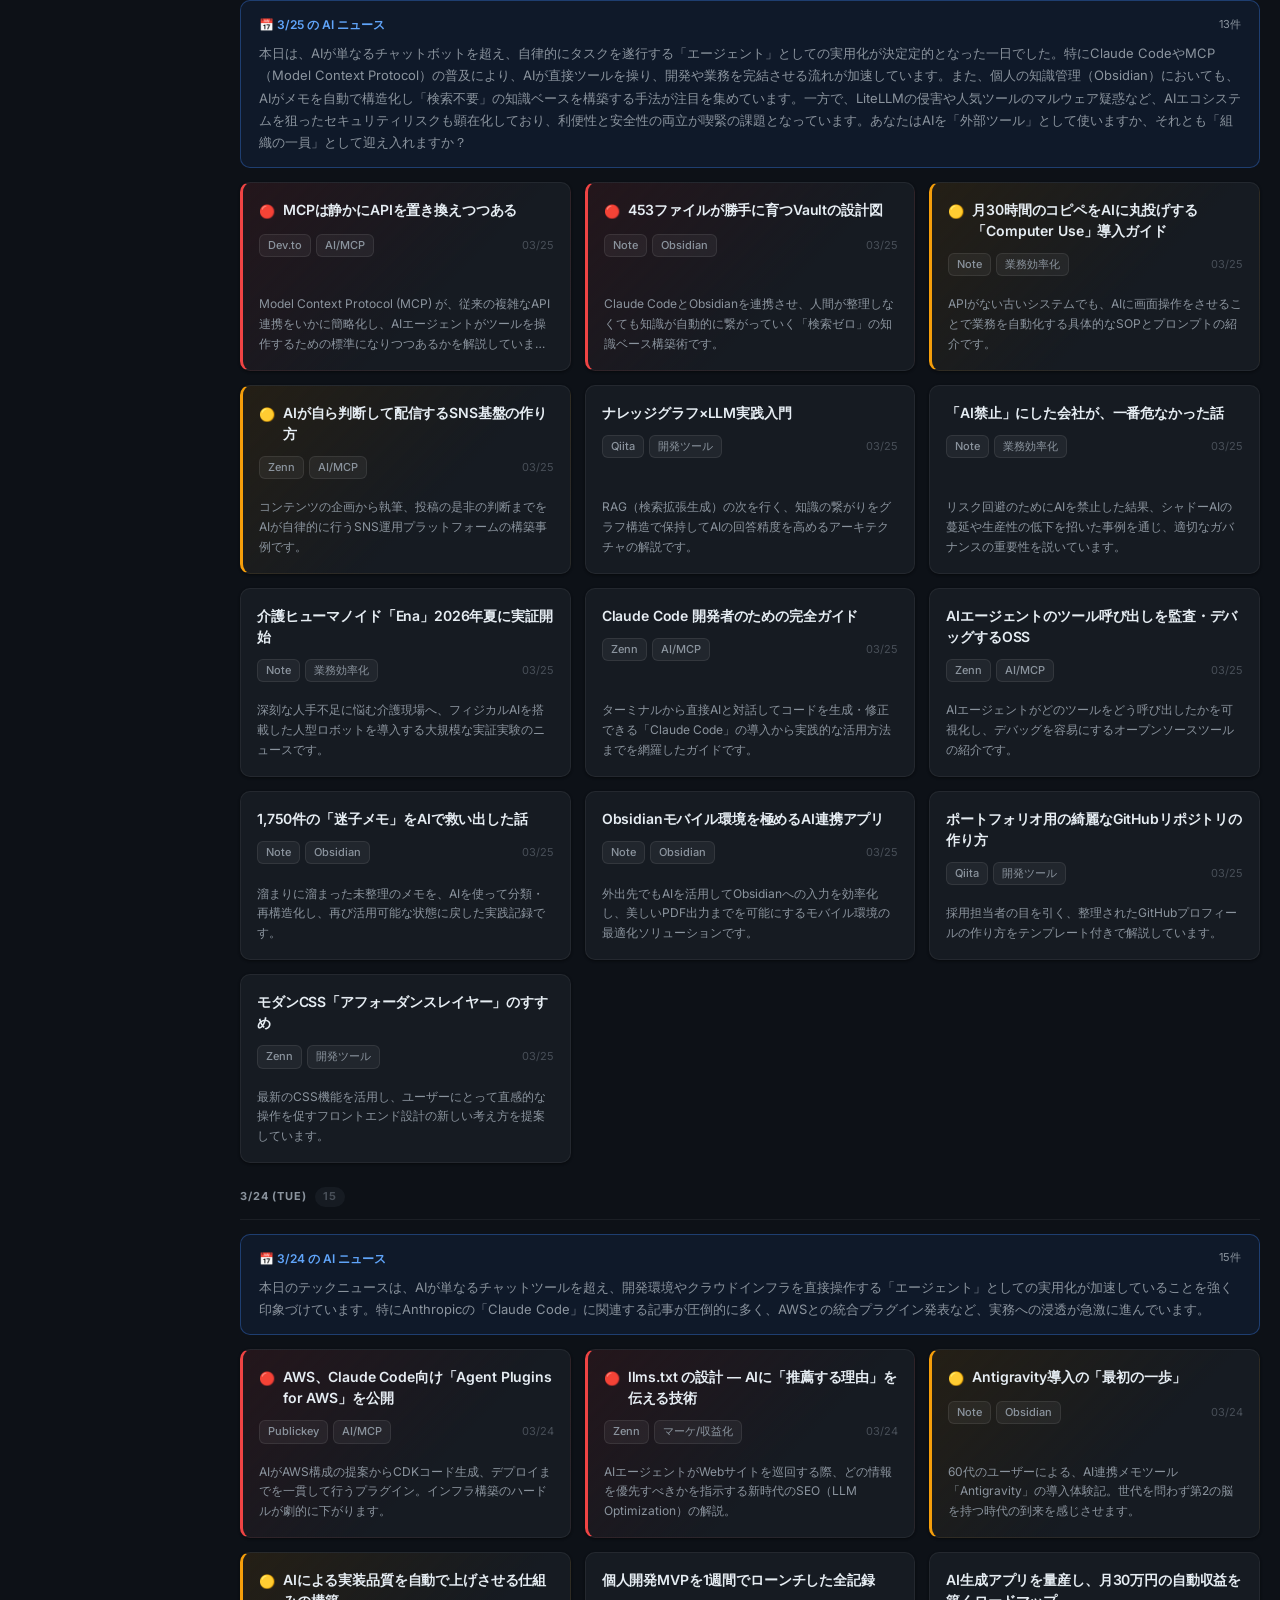
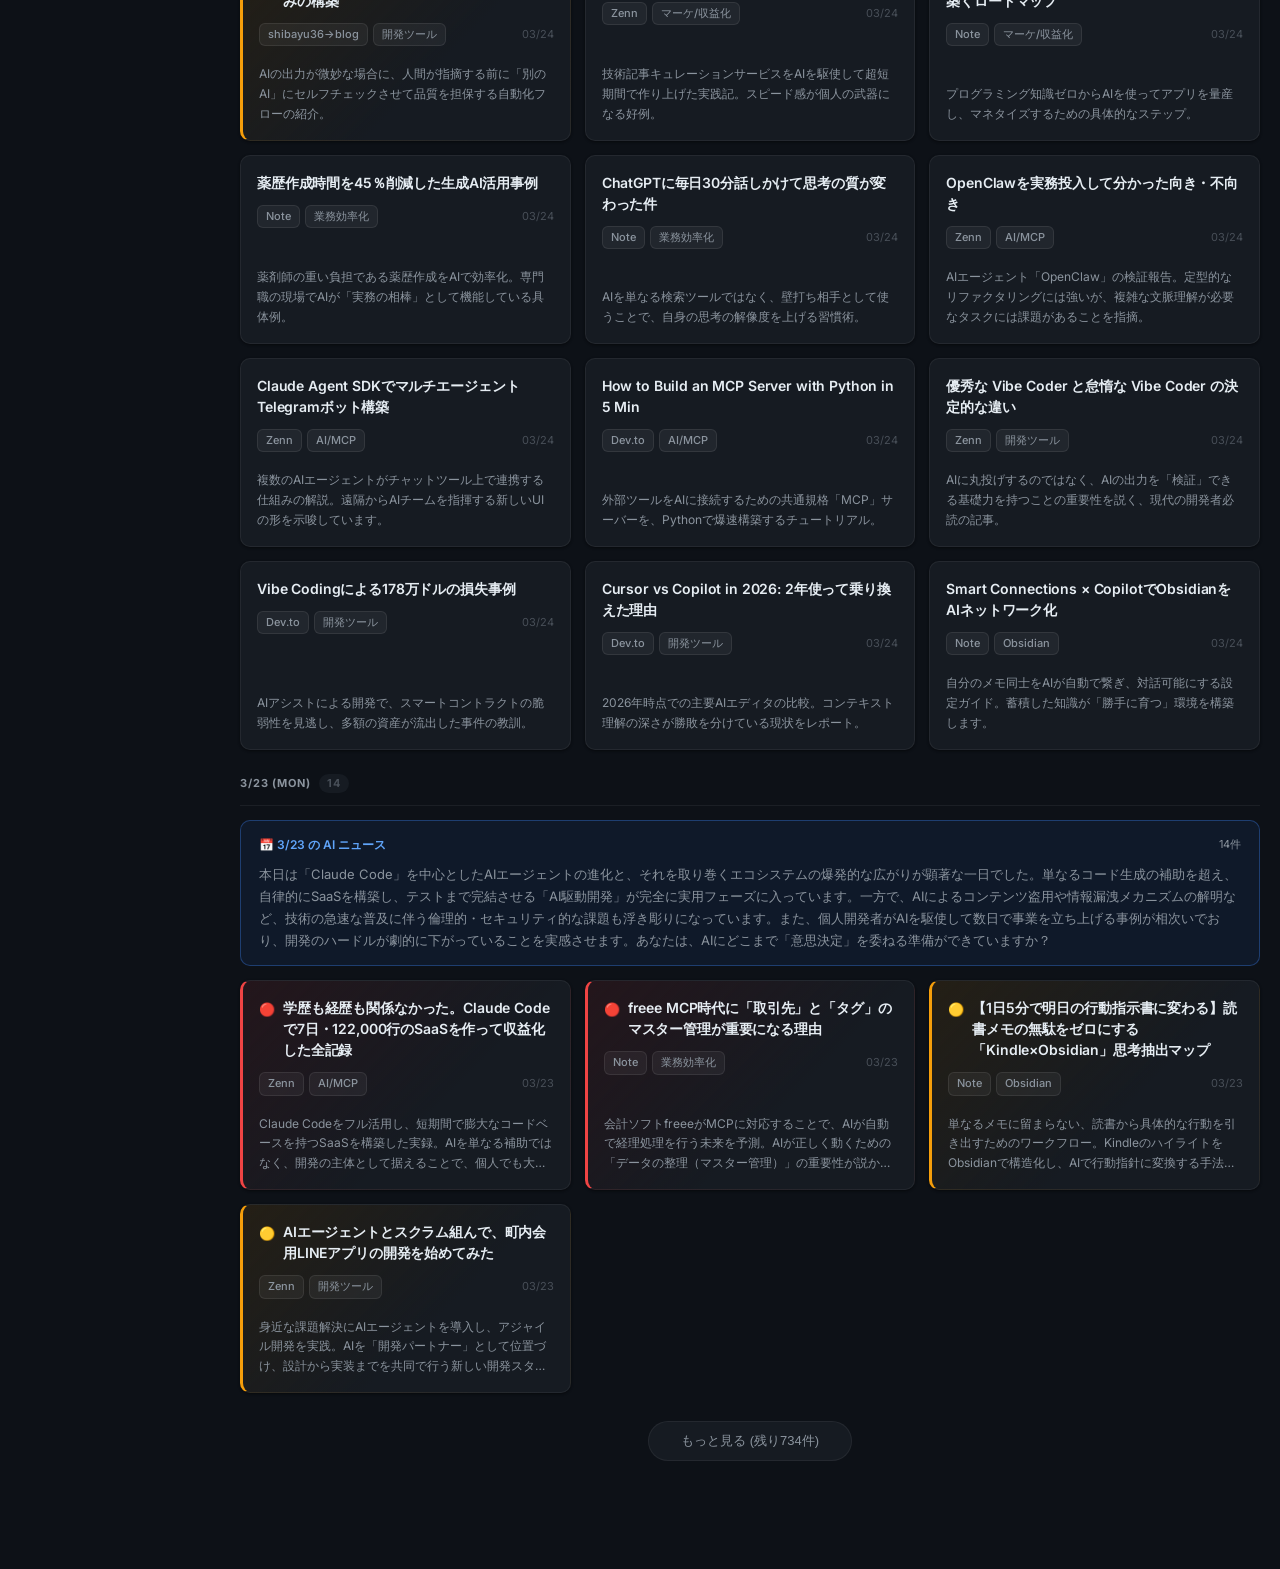
==== commit ea621e0f: "feat: 日付グループ内にdailySummaryウィジェット表示（フィルター連動） - 上のウィジェット廃止→各日付グループのヘッダー直下に移動 - ウィジェットと全く同じデザイン（青枠・summ" ====
--- a/index.html
+++ b/index.html
@@ -64,7 +64,6 @@
 
     <!-- メインコンテンツ -->
     <main id="main">
-      <div id="daily-summary" style="display:none"></div>
       <div id="stats-bar">読み込み中...</div>
       <div id="articles-container">
         <div id="empty-state">
--- a/style.css
+++ b/style.css
@@ -474,13 +474,13 @@
   white-space: nowrap;
 }
 
-/* デイリーサマリーウィジェット */
-#daily-summary {
+/* 日付グループ内デイリーサマリー（ウィジェットと同じデザイン） */
+.date-daily-summary {
   background: var(--accent-subtle);
   border: 1px solid var(--border-accent);
   border-radius: var(--radius);
-  padding: 14px 20px;
-  margin: 0 20px 4px;
+  padding: 14px 18px;
+  margin-bottom: 14px;
 }
 
 .summary-header {
@@ -506,15 +506,11 @@
   font-size: 13px;
   color: var(--text-secondary);
   line-height: 1.7;
-  display: -webkit-box;
-  -webkit-line-clamp: 3;
-  -webkit-box-orient: vertical;
-  overflow: hidden;
 }
 
 .card-summary {
   font-size: 12px;
-  color: var(--text-muted);
+  color: var(--text-secondary);
   line-height: 1.65;
   display: -webkit-box;
   -webkit-line-clamp: 3;
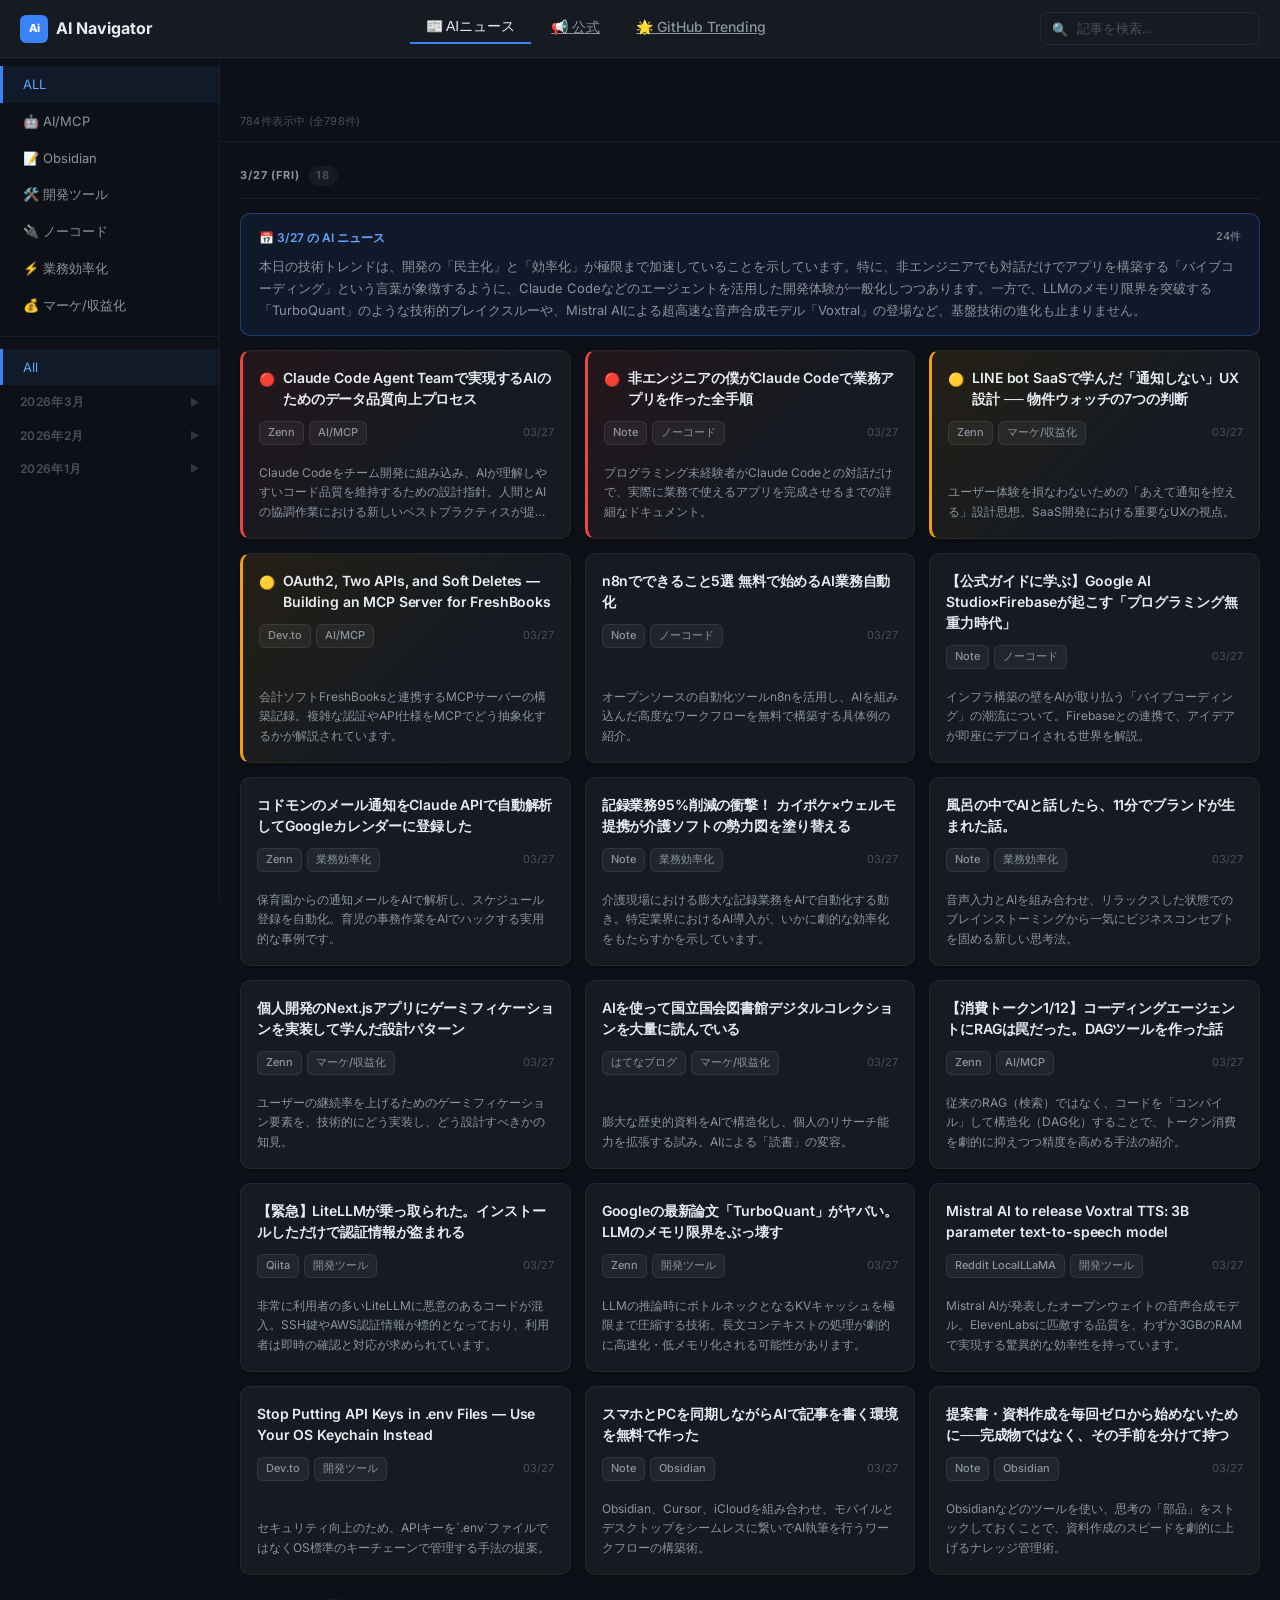
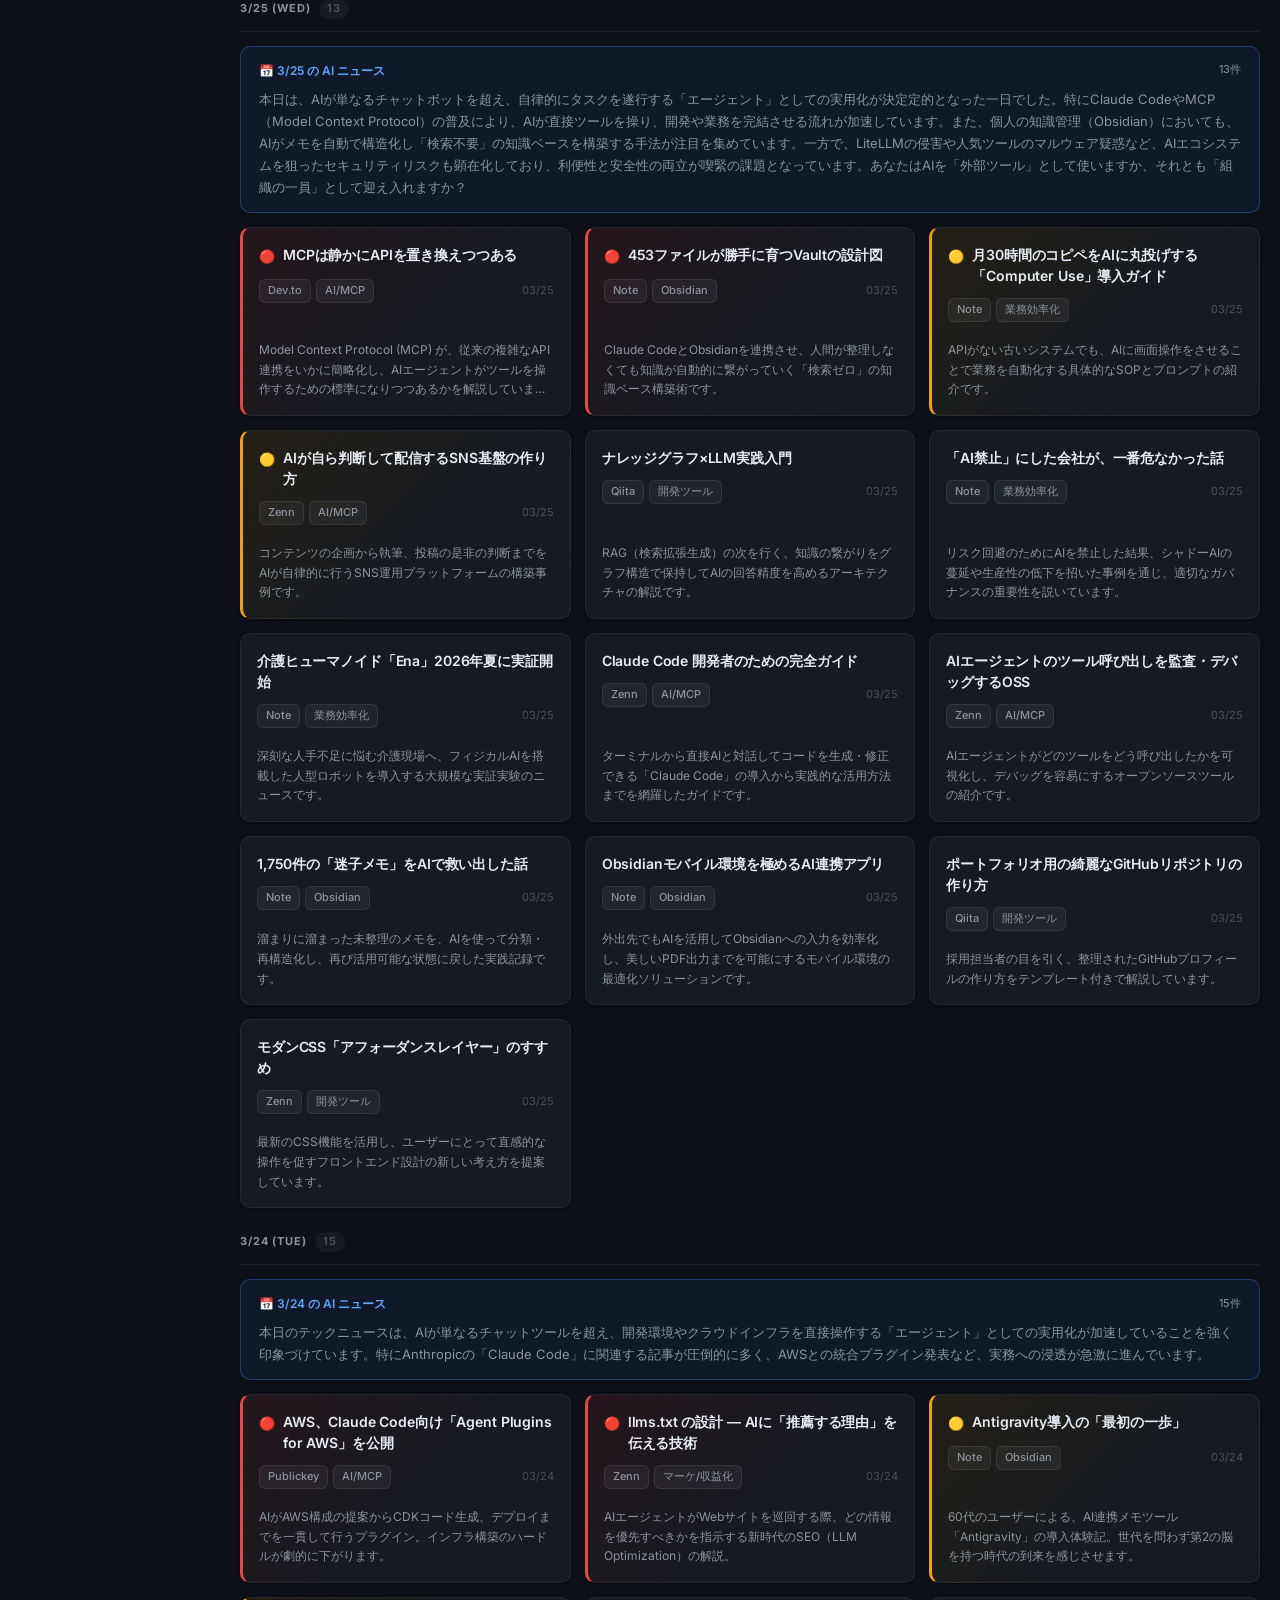
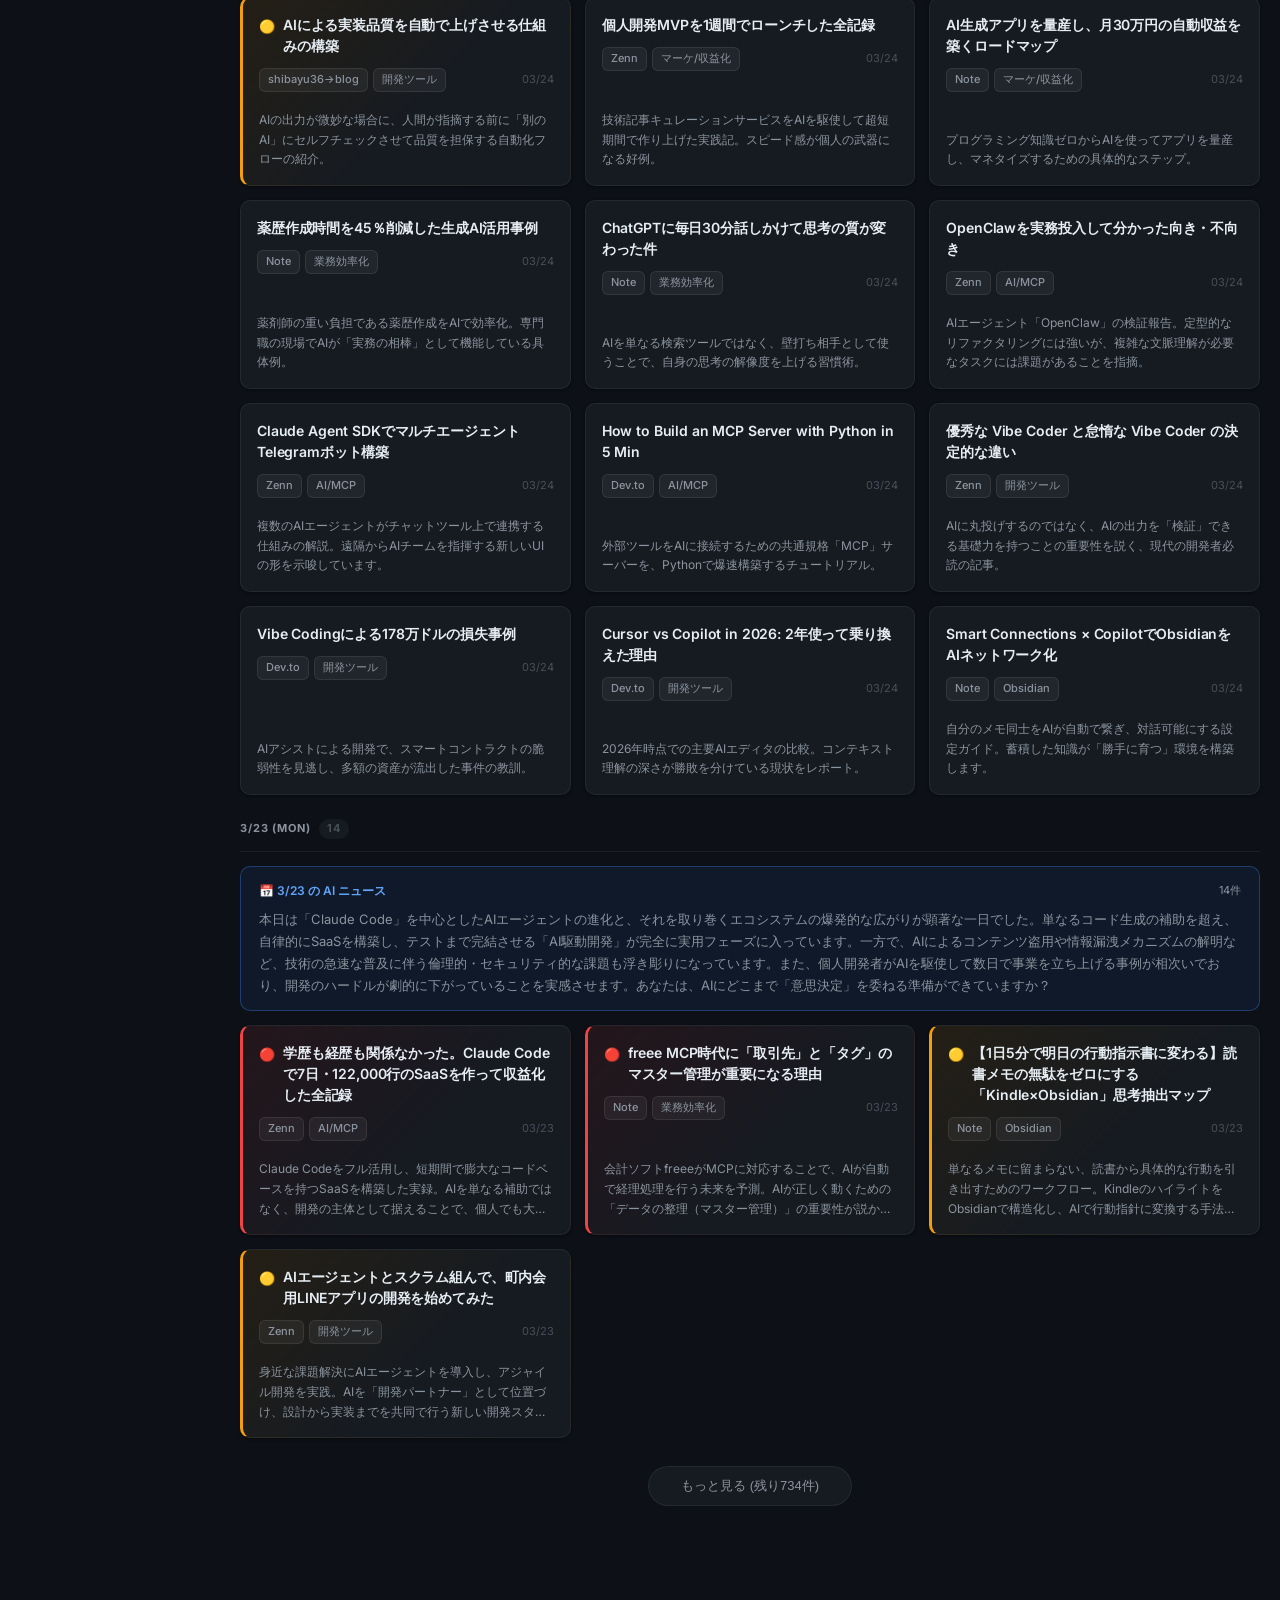
==== commit 0f8a97ee: "feat: スマホ向けUI改修 — ボトムナビ＋上部カテゴリタブバー追加 - 画面下部に固定ボトムナビ（ホーム/公式/Trending）追加 - 画面上部にカラフル横スクロールカテゴリタブバー追加 -" ====
--- a/index.html
+++ b/index.html
@@ -49,6 +49,34 @@
   </header>
 
   <!-- アプリレイアウト: サイドバー + メイン -->
+  <!-- モバイル: カテゴリタブバー（上部） -->
+  <div id="mobile-category-bar">
+    <div id="mobile-cat-scroll">
+      <!-- app.js が動的に生成 -->
+    </div>
+    <button id="mob-date-btn">📅 <span id="mob-date-label">日付</span></button>
+  </div>
+  <!-- 日付ドロップダウン -->
+  <div id="mob-date-dropdown">
+    <div id="mob-date-list"></div>
+  </div>
+
+  <!-- ボトムナビ -->
+  <nav id="bottom-nav">
+    <a class="bnav-item active" href="index.html">
+      <span class="bnav-icon">🏠</span>
+      <span class="bnav-label">ホーム</span>
+    </a>
+    <a class="bnav-item" href="official.html">
+      <span class="bnav-icon">📢</span>
+      <span class="bnav-label">公式</span>
+    </a>
+    <a class="bnav-item" href="trending.html">
+      <span class="bnav-icon">🌟</span>
+      <span class="bnav-label">Trending</span>
+    </a>
+  </nav>
+
   <div id="app-layout">
 
     <!-- 左サイドバー: フィルター -->
--- a/style.css
+++ b/style.css
@@ -688,6 +688,22 @@
 #empty-state .empty-icon { font-size: 40px; margin-bottom: 16px; }
 
 /* =============================================
+   ボトムナビゲーション（モバイル専用）
+   ============================================= */
+
+#bottom-nav {
+  display: none; /* デスクトップでは非表示 */
+}
+
+/* =============================================
+   モバイルカテゴリタブバー（上部横スクロール）
+   ============================================= */
+
+#mobile-category-bar {
+  display: none; /* デスクトップでは非表示 */
+}
+
+/* =============================================
    レスポンシブ
    ============================================= */
 
@@ -705,128 +721,196 @@
   }
 }
 
-/* モバイル: 2段ヘッダー・サイドバー非表示・1カラム */
+/* モバイル: スマニュー風UI */
 @media (max-width: 768px) {
   :root {
     --sidebar-w: 0px;
-    --header-h: 96px; /* 2段分の高さ */
-  }
-
-  /* ヘッダーを2段構成に */
+    --header-h: 52px;
+    --bottom-nav-h: 56px;
+    --mobile-cat-h: 44px;
+  }
+
+  /* ===== ヘッダー: ロゴ + 検索アイコンのみ ===== */
   #header {
-    flex-wrap: wrap;
+    flex-wrap: nowrap;
     padding: 0 12px;
-    height: auto;
-    min-height: var(--header-h);
+    height: var(--header-h);
     gap: 0;
   }
 
-  /* 1段目: ロゴ + フィルターボタン + 検索 */
-  #logo {
-    flex: 1;
-    height: 48px;
-    align-items: center;
-  }
-
-  #search-wrapper {
-    height: 48px;
+  #logo { flex: 1; }
+
+  /* 検索窓を非表示（ボトムナビの検索ボタンで代替） */
+  #search-wrapper { display: none; }
+
+  /* ヘッダーのタブバーを非表示（ボトムナビに移行） */
+  #tabbar { display: none; }
+
+  /* ハンバーガーも非表示（カテゴリタブで代替） */
+  #sidebar-toggle { display: none; }
+
+  /* ===== モバイルカテゴリタブバー ===== */
+  #mobile-category-bar {
     display: flex;
     align-items: center;
-  }
-
-  #search-input {
-    width: 130px;
-    font-size: 13px;
-  }
-
-  #search-input:focus { width: 160px; }
-
-  #sidebar-toggle {
+    position: fixed;
+    top: var(--header-h);
+    left: 0; right: 0;
+    height: var(--mobile-cat-h);
+    background: var(--bg-surface);
+    border-bottom: 1px solid var(--border);
+    z-index: 190;
+    overflow: hidden;
+  }
+
+  #mobile-cat-scroll {
     display: flex;
     align-items: center;
-    height: 48px;
+    gap: 6px;
+    overflow-x: auto;
+    scroll-behavior: smooth;
+    scrollbar-width: none;
+    flex: 1;
     padding: 0 10px;
-    margin: 0 4px;
-  }
-
-  /* 2段目: タブバーを全幅で下段に */
-  #tabbar {
-    width: 100%;
-    height: 48px;
-    border-top: 1px solid var(--border);
-    justify-content: space-around;
-    gap: 0;
-    padding: 0 4px;
-  }
-
-  .tab-btn {
-    flex: 1;
-    padding: 0 8px;
+    height: 100%;
+  }
+
+  #mobile-cat-scroll::-webkit-scrollbar { display: none; }
+
+  .mob-cat-btn {
+    flex-shrink: 0;
+    border: none;
+    border-radius: 20px;
+    padding: 5px 14px;
     font-size: 13px;
+    font-weight: 600;
+    cursor: pointer;
+    white-space: nowrap;
+    transition: opacity 0.15s;
+    color: #fff;
+    opacity: 0.75;
+  }
+
+  .mob-cat-btn.active { opacity: 1; }
+  .mob-cat-btn:not(.active) { filter: brightness(0.7); }
+
+  /* 日付ボタン（右端固定） */
+  #mob-date-btn {
+    flex-shrink: 0;
+    background: none;
+    border: none;
+    border-left: 1px solid var(--border);
+    color: var(--text-secondary);
+    font-size: 13px;
+    padding: 0 12px;
     height: 100%;
-    border-bottom: none;
-    border-radius: var(--radius-sm);
-  }
-
-  .tab-btn.active {
+    cursor: pointer;
+    display: flex;
+    align-items: center;
+    gap: 4px;
+    white-space: nowrap;
+  }
+
+  #mob-date-btn.active {
     color: var(--accent-hover);
-    background: var(--accent-subtle);
-    border-bottom: none;
-  }
-
-  /* サイドバー: ドロップダウン型 */
-  #sidebar {
-    top: var(--header-h);
+  }
+
+  /* 日付ドロップダウン */
+  #mob-date-dropdown {
+    position: fixed;
+    top: calc(var(--header-h) + var(--mobile-cat-h));
     left: 0; right: 0;
-    bottom: auto;
-    width: 100%;
-    height: auto;
-    max-height: 50vh;
-    border-right: none;
+    background: var(--bg-surface);
     border-bottom: 1px solid var(--border);
+    z-index: 180;
     display: none;
+    max-height: 40vh;
     overflow-y: auto;
-    z-index: 150;
-  }
-
-  #sidebar.open { display: block; }
-
-  #sidebar .sidebar-section {
+  }
+
+  #mob-date-dropdown.open { display: block; }
+
+  #mob-date-list {
     display: flex;
     flex-wrap: wrap;
-    padding: 8px 12px;
-    gap: 4px;
-  }
-
-  .sidebar-divider { display: none; }
-
-  .sidebar-item {
-    border-left: none;
+    gap: 6px;
+    padding: 12px 14px;
+  }
+
+  .mob-date-item {
     border: 1px solid var(--border);
     border-radius: 14px;
     padding: 4px 12px;
     font-size: 12px;
-    display: inline-block;
-  }
-
-  .sidebar-item.active {
+    color: var(--text-secondary);
+    cursor: pointer;
+    background: none;
+  }
+
+  .mob-date-item.active {
     background: var(--accent-subtle);
     border-color: var(--border-accent);
     color: var(--accent-hover);
   }
 
+  /* ===== アプリレイアウト調整 ===== */
+  #app-layout {
+    margin-top: calc(var(--header-h) + var(--mobile-cat-h));
+  }
+
+  /* サイドバー非表示 */
+  #sidebar { display: none !important; }
+
   /* メイン */
-  #main { margin-left: 0; }
+  #main {
+    margin-left: 0;
+    max-width: 100vw;
+    padding-bottom: calc(var(--bottom-nav-h) + 16px);
+  }
 
   .article-cards-grid { grid-template-columns: 1fr; }
 
   .date-group { padding: 0 12px; }
 
-  .card-thumb {
-    height: 150px;
-  }
-
-  .card-body {
-    padding: 10px 12px;
-  }
-}
+  .card-thumb { height: 150px; }
+
+  .card-body { padding: 10px 12px; }
+
+  /* ===== ボトムナビ ===== */
+  #bottom-nav {
+    display: flex;
+    position: fixed;
+    bottom: 0; left: 0; right: 0;
+    height: var(--bottom-nav-h);
+    background: var(--bg-surface);
+    border-top: 1px solid var(--border);
+    z-index: 200;
+  }
+
+  .bnav-item {
+    flex: 1;
+    display: flex;
+    flex-direction: column;
+    align-items: center;
+    justify-content: center;
+    gap: 3px;
+    text-decoration: none;
+    color: var(--text-muted);
+    font-size: 10px;
+    font-weight: 500;
+    transition: color 0.15s;
+    cursor: pointer;
+    background: none;
+    border: none;
+    padding: 0;
+  }
+
+  .bnav-item.active { color: var(--accent-hover); }
+
+  .bnav-icon {
+    font-size: 20px;
+    line-height: 1;
+  }
+
+  .bnav-label { line-height: 1; }
+}
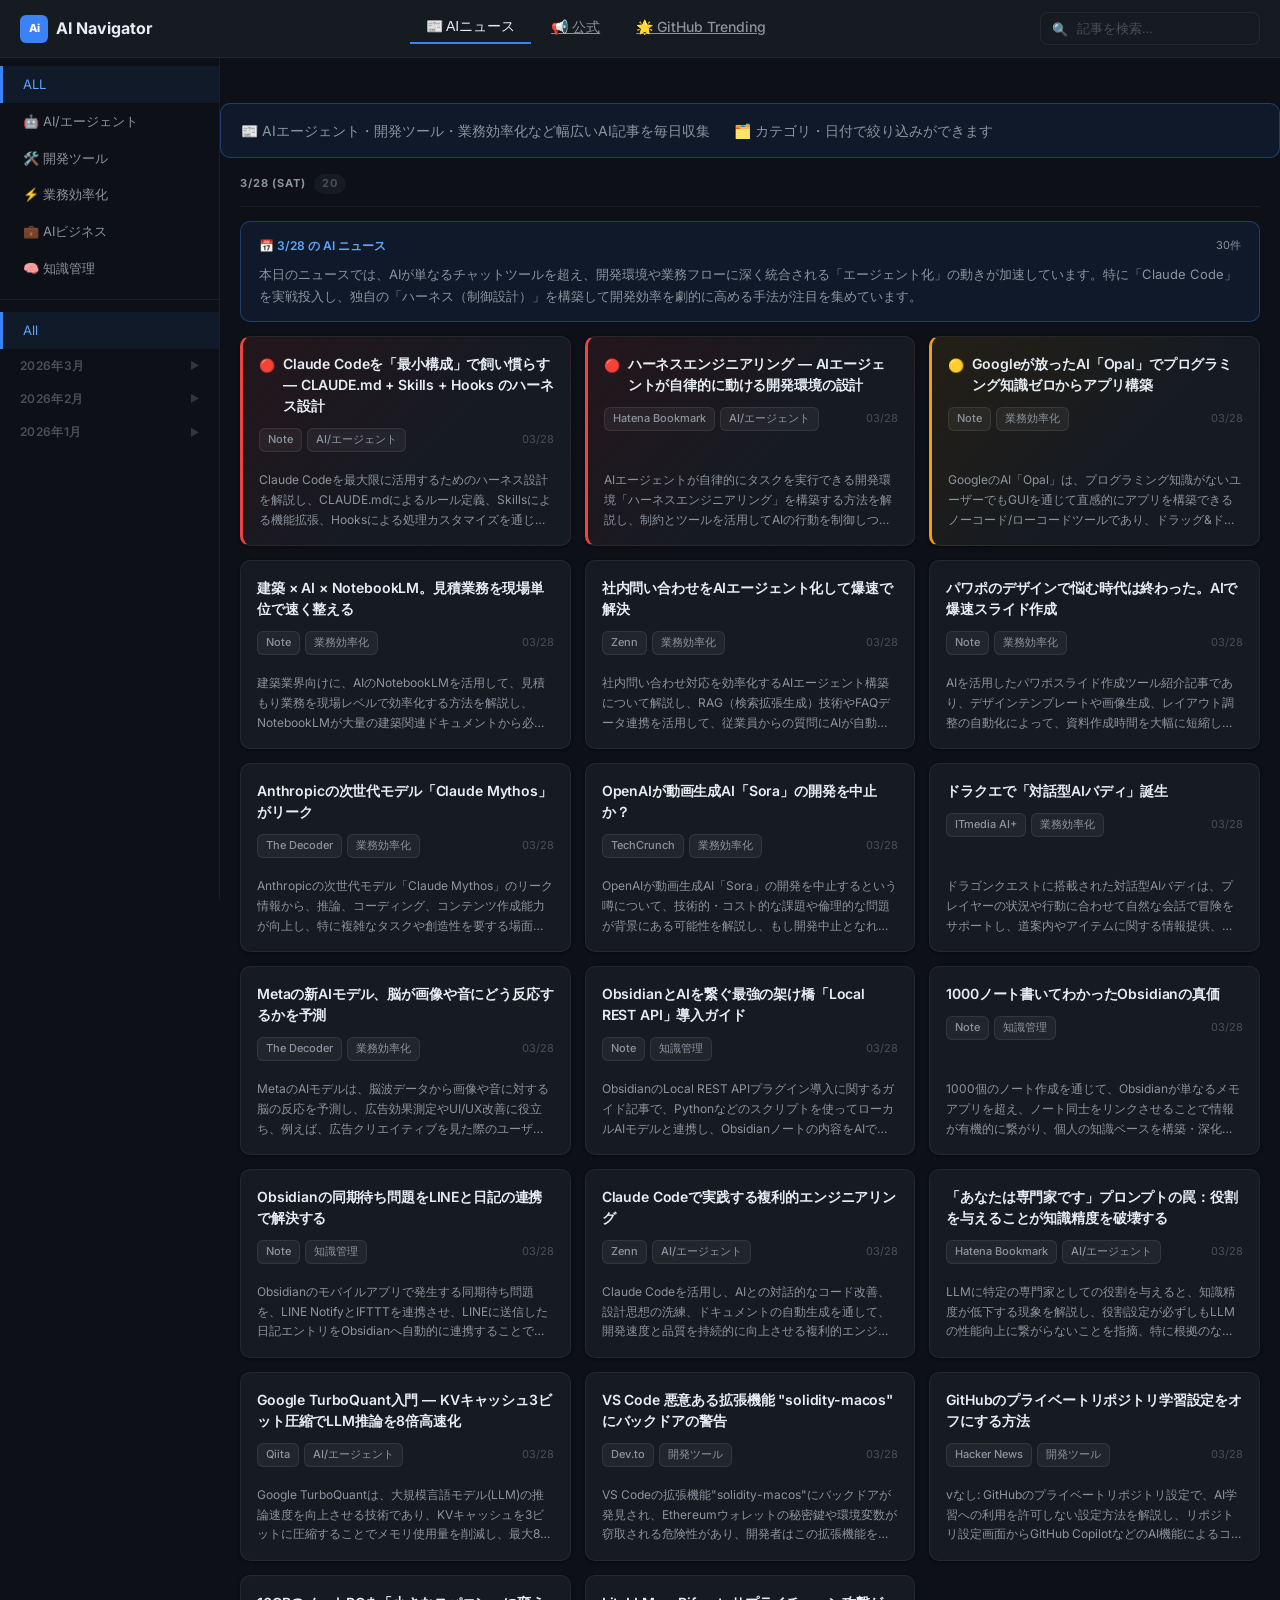
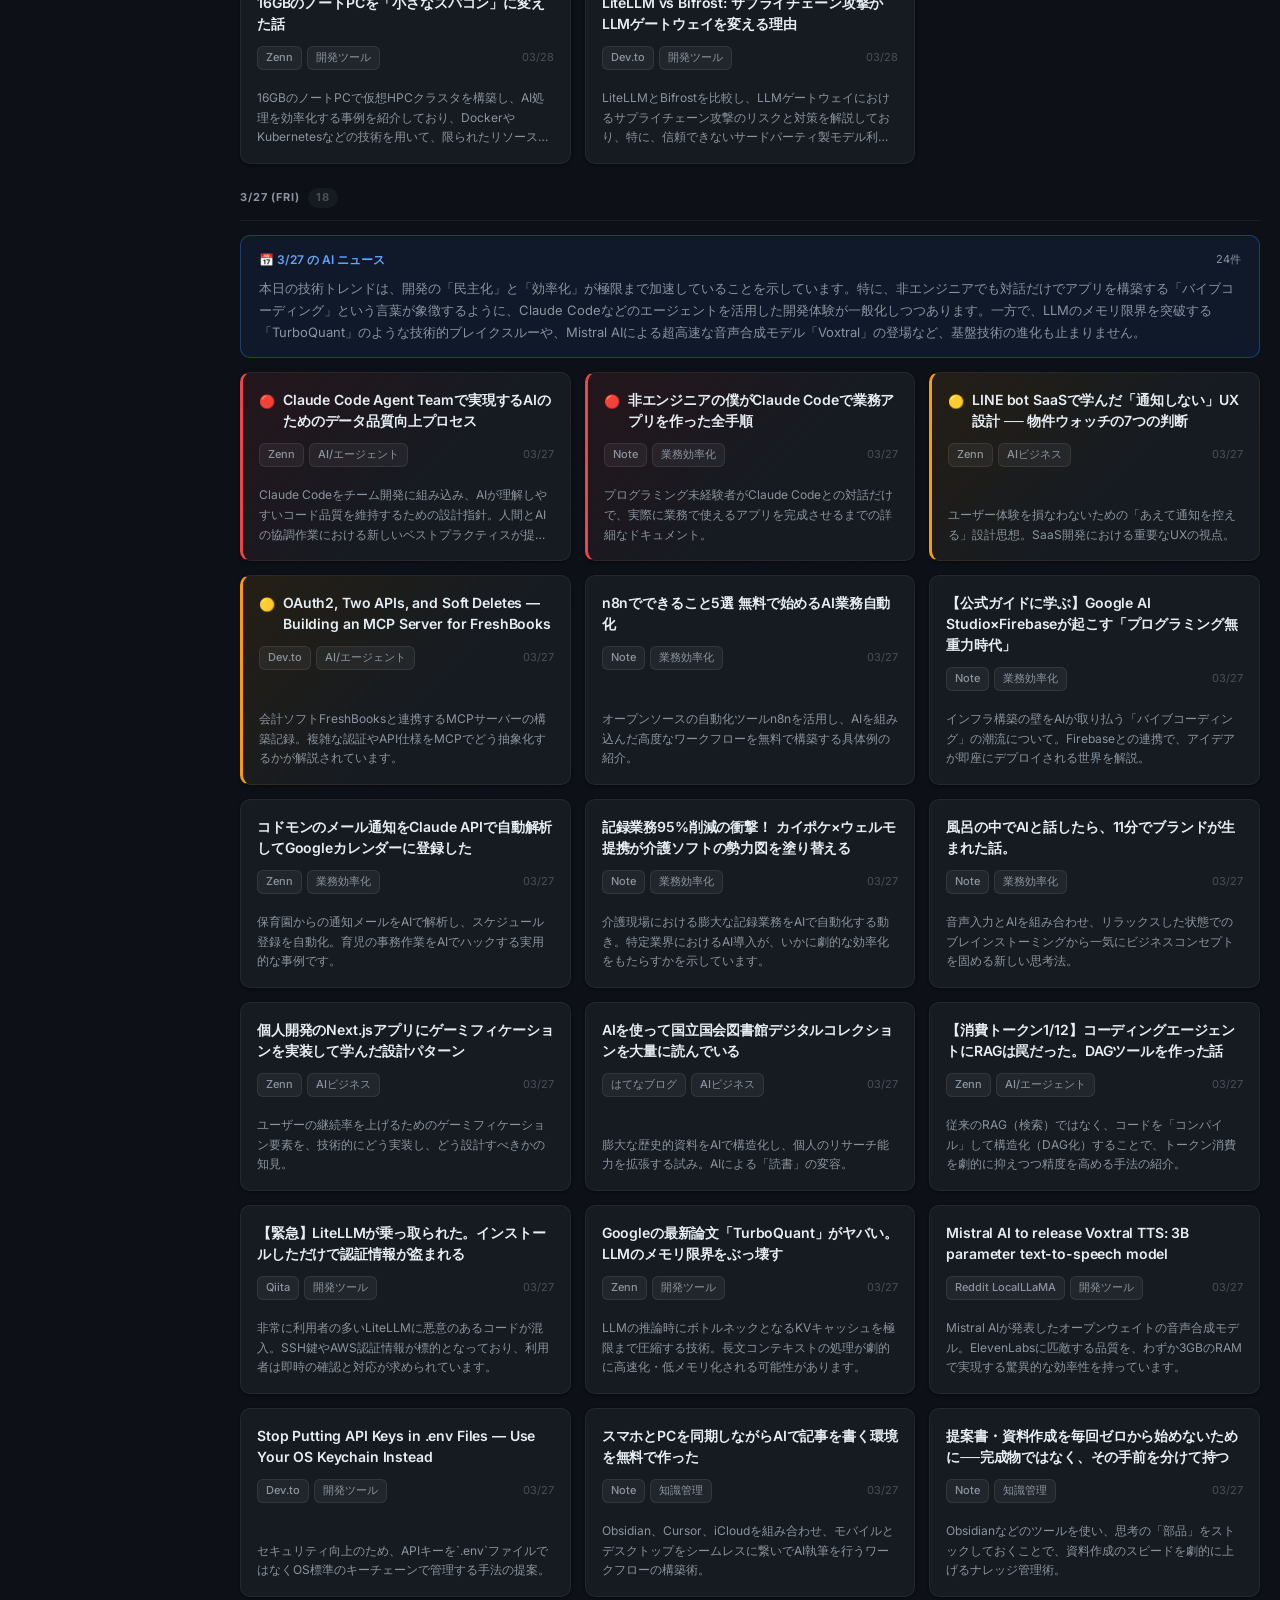
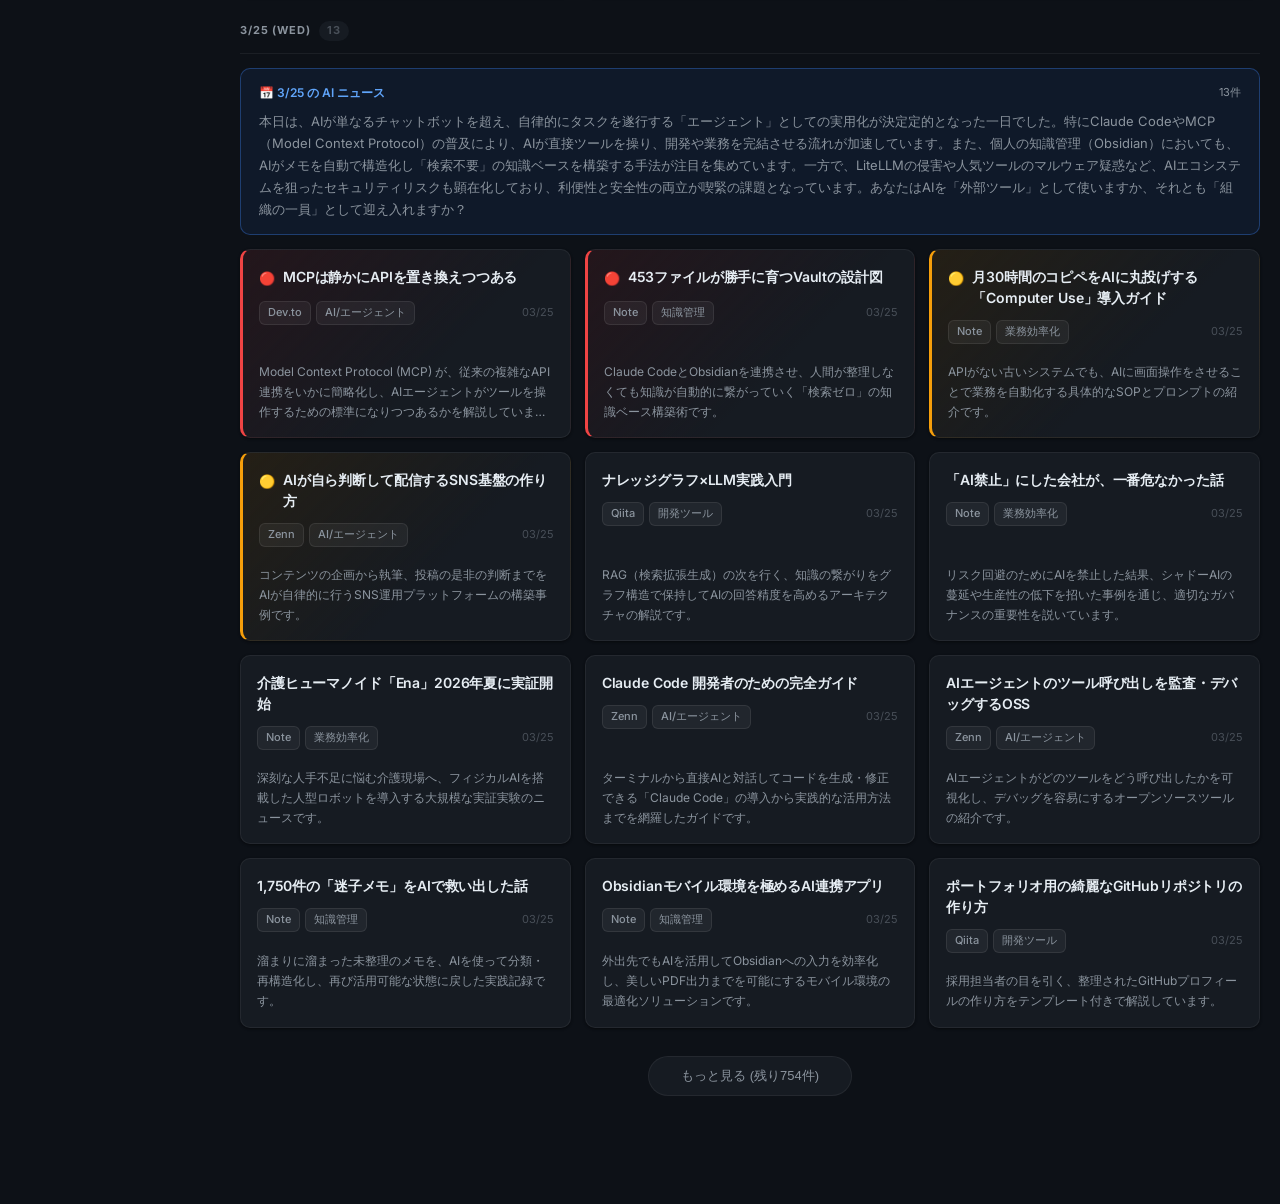
==== commit cb086e1c: "feat: 記事カードタップでモーダル表示・要約を詳細化 - 全ページ（AIニュース・公式・Trending）にカード詳細モーダルを追加   - スマホ: 画面下からスライドアップ / PC: 中央表" ====
--- a/index.html
+++ b/index.html
@@ -92,6 +92,10 @@
 
     <!-- メインコンテンツ -->
     <main id="main">
+      <div id="trending-info-banner">
+        <div class="trending-info-item">📰 AIエージェント・開発ツール・業務効率化など幅広いAI記事を毎日収集</div>
+        <div class="trending-info-item">🗂️ カテゴリ・日付で絞り込みができます</div>
+      </div>
       <div id="stats-bar">読み込み中...</div>
       <div id="articles-container">
         <div id="empty-state">
@@ -106,6 +110,20 @@
 
   </div>
 
+  <!-- 記事詳細モーダル -->
+  <div id="article-modal" class="modal-overlay" aria-hidden="true">
+    <div class="modal-box">
+      <button class="modal-close" id="modal-close-btn" aria-label="閉じる">✕</button>
+      <div class="modal-thumb-wrap" id="modal-thumb-wrap"></div>
+      <div class="modal-content">
+        <div class="modal-meta" id="modal-meta"></div>
+        <h2 class="modal-title" id="modal-title"></h2>
+        <p class="modal-summary" id="modal-summary"></p>
+        <a class="modal-read-btn" id="modal-read-btn" target="_blank" rel="noopener noreferrer">記事を読む →</a>
+      </div>
+    </div>
+  </div>
+
   <script src="app.js"></script>
   <!-- Cloudflare Web Analytics --><script defer src='https://static.cloudflareinsights.com/beacon.min.js' data-cf-beacon='{"token": "899bb0ef97f74baa90f5584bb37ff9c4"}'></script><!-- End Cloudflare Web Analytics -->
 </body>
--- a/style.css
+++ b/style.css
@@ -289,12 +289,27 @@
 
 /* 統計バー */
 #stats-bar {
-  padding: 10px 20px;
+  display: none;
+}
+
+.stats-item {
+  display: flex;
+  align-items: center;
+  gap: 4px;
+}
+
+.stats-item strong {
+  color: var(--text-primary);
+  font-weight: 600;
+}
+
+.stats-sep {
+  color: var(--text-muted);
+}
+
+.stats-companies {
+  color: var(--text-muted);
   font-size: 11px;
-  color: var(--text-muted);
-  border-bottom: 1px solid var(--border);
-  background: transparent;
-  letter-spacing: 0.02em;
 }
 
 /* =============================================
@@ -304,6 +319,10 @@
 .date-group {
   padding: 0 20px;
   margin-top: 24px;
+}
+
+.date-group:first-child {
+  margin-top: 8px;
 }
 
 .date-header {
@@ -521,6 +540,136 @@
 }
 
 /* =============================================
+   記事詳細モーダル
+   ============================================= */
+
+.modal-overlay {
+  display: none;
+  position: fixed;
+  inset: 0;
+  background: rgba(0, 0, 0, 0.7);
+  z-index: 1000;
+  align-items: flex-end;
+  justify-content: center;
+  padding: 0;
+}
+
+.modal-overlay.open {
+  display: flex;
+}
+
+.modal-box {
+  background: var(--bg-card);
+  border-radius: 18px 18px 0 0;
+  width: 100%;
+  max-width: 640px;
+  max-height: 85vh;
+  overflow-y: auto;
+  position: relative;
+  animation: modal-slide-up 0.25s ease-out;
+}
+
+@keyframes modal-slide-up {
+  from { transform: translateY(100%); opacity: 0; }
+  to   { transform: translateY(0);    opacity: 1; }
+}
+
+.modal-close {
+  position: absolute;
+  top: 14px;
+  right: 16px;
+  background: var(--bg-primary);
+  border: 1px solid var(--border);
+  border-radius: 50%;
+  width: 32px;
+  height: 32px;
+  font-size: 14px;
+  cursor: pointer;
+  color: var(--text-secondary);
+  display: flex;
+  align-items: center;
+  justify-content: center;
+  z-index: 1;
+}
+
+.modal-close:hover {
+  background: var(--bg-card-hover);
+  color: var(--text-primary);
+}
+
+.modal-thumb-wrap {
+  width: 100%;
+  max-height: 200px;
+  overflow: hidden;
+  border-radius: 18px 18px 0 0;
+}
+
+.modal-thumb-wrap img {
+  width: 100%;
+  height: 200px;
+  object-fit: cover;
+  display: block;
+}
+
+.modal-content {
+  padding: 20px 20px 28px;
+}
+
+.modal-meta {
+  display: flex;
+  flex-wrap: wrap;
+  gap: 6px;
+  align-items: center;
+  margin-bottom: 12px;
+}
+
+.modal-title {
+  font-size: 16px;
+  font-weight: 700;
+  line-height: 1.5;
+  color: var(--text-primary);
+  margin: 0 0 14px;
+}
+
+.modal-summary {
+  font-size: 14px;
+  color: var(--text-secondary);
+  line-height: 1.75;
+  margin: 0 0 20px;
+  white-space: pre-line;
+}
+
+.modal-read-btn {
+  display: inline-block;
+  background: var(--accent);
+  color: #fff;
+  text-decoration: none;
+  padding: 10px 22px;
+  border-radius: 8px;
+  font-size: 14px;
+  font-weight: 600;
+  transition: background 0.15s;
+}
+
+.modal-read-btn:hover {
+  background: var(--accent-hover);
+}
+
+@media (min-width: 769px) {
+  .modal-overlay {
+    align-items: center;
+    padding: 24px;
+  }
+  .modal-box {
+    border-radius: 14px;
+    max-height: 80vh;
+  }
+  .modal-thumb-wrap {
+    border-radius: 14px 14px 0 0;
+  }
+}
+
+/* =============================================
    GitHub Trending ページ
    ============================================= */
 
@@ -551,7 +700,13 @@
 @media (max-width: 768px) {
   #trending-info-banner {
     flex-direction: column;
-    gap: 8px;
+    gap: 4px;
+    padding: 8px 12px;
+  }
+
+  .trending-info-item {
+    font-size: 11px;
+    line-height: 1.4;
   }
 }
 
@@ -761,6 +916,18 @@
     border-bottom: 1px solid var(--border);
     z-index: 190;
     overflow: hidden;
+  }
+
+  /* 右端フェードアウト（スクロール続きがあることを示す） */
+  #mobile-category-bar::after {
+    content: "";
+    position: absolute;
+    right: 44px; /* 日付ボタンの左端まで */
+    top: 0; bottom: 0;
+    width: 32px;
+    background: linear-gradient(to right, transparent, var(--bg-surface));
+    pointer-events: none;
+    z-index: 1;
   }
 
   #mobile-cat-scroll {
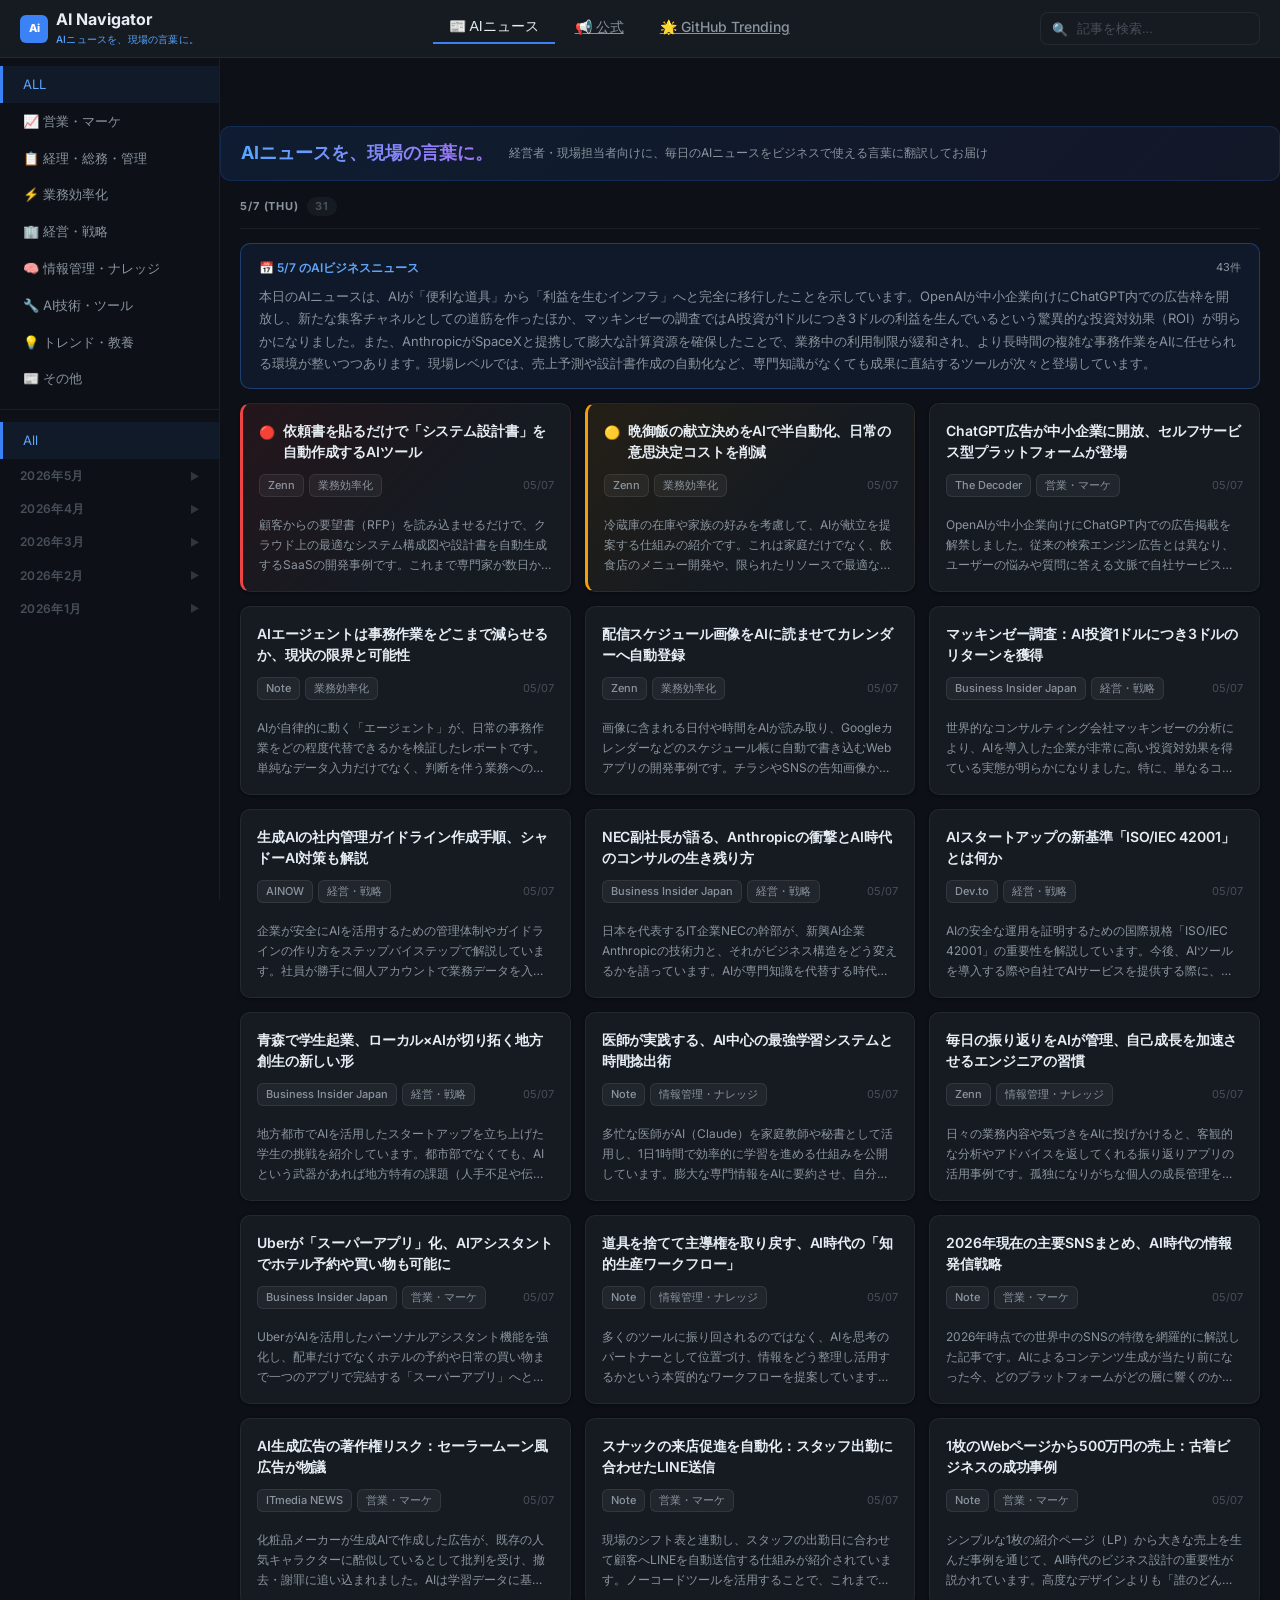
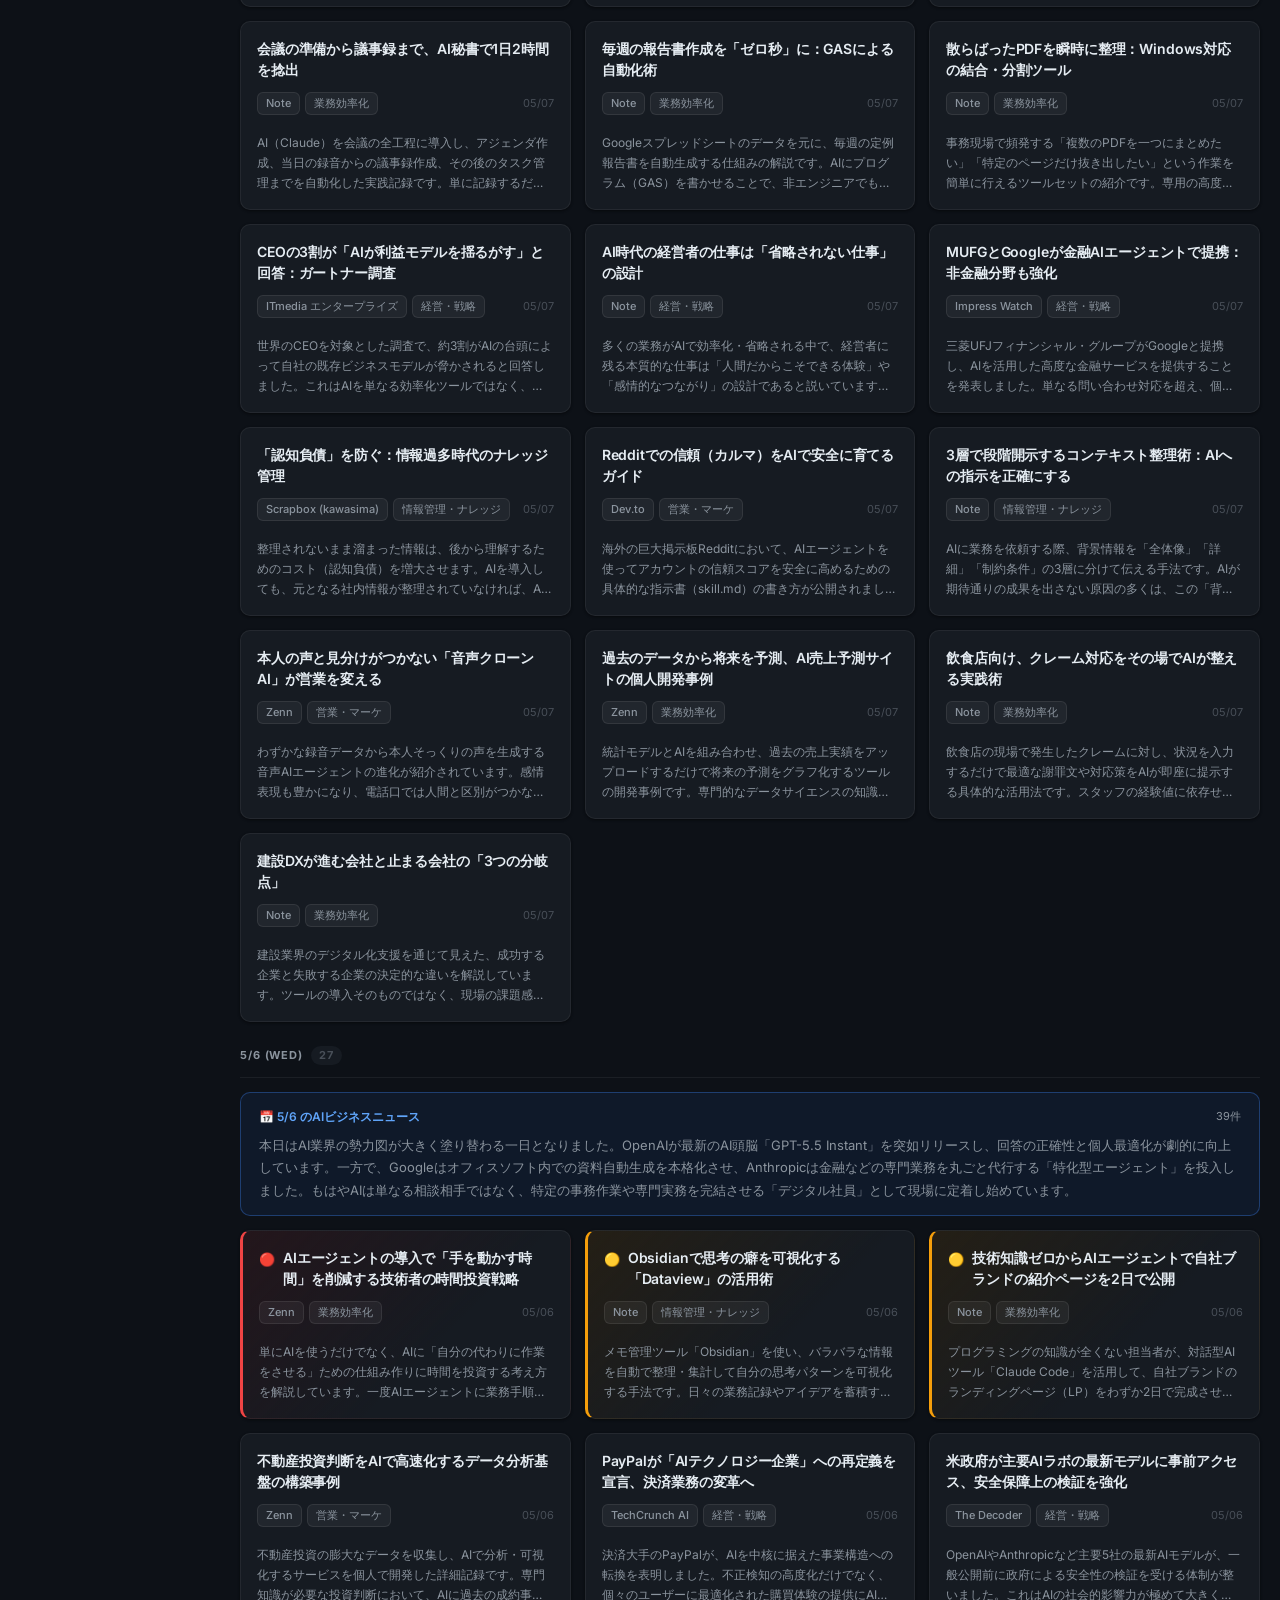
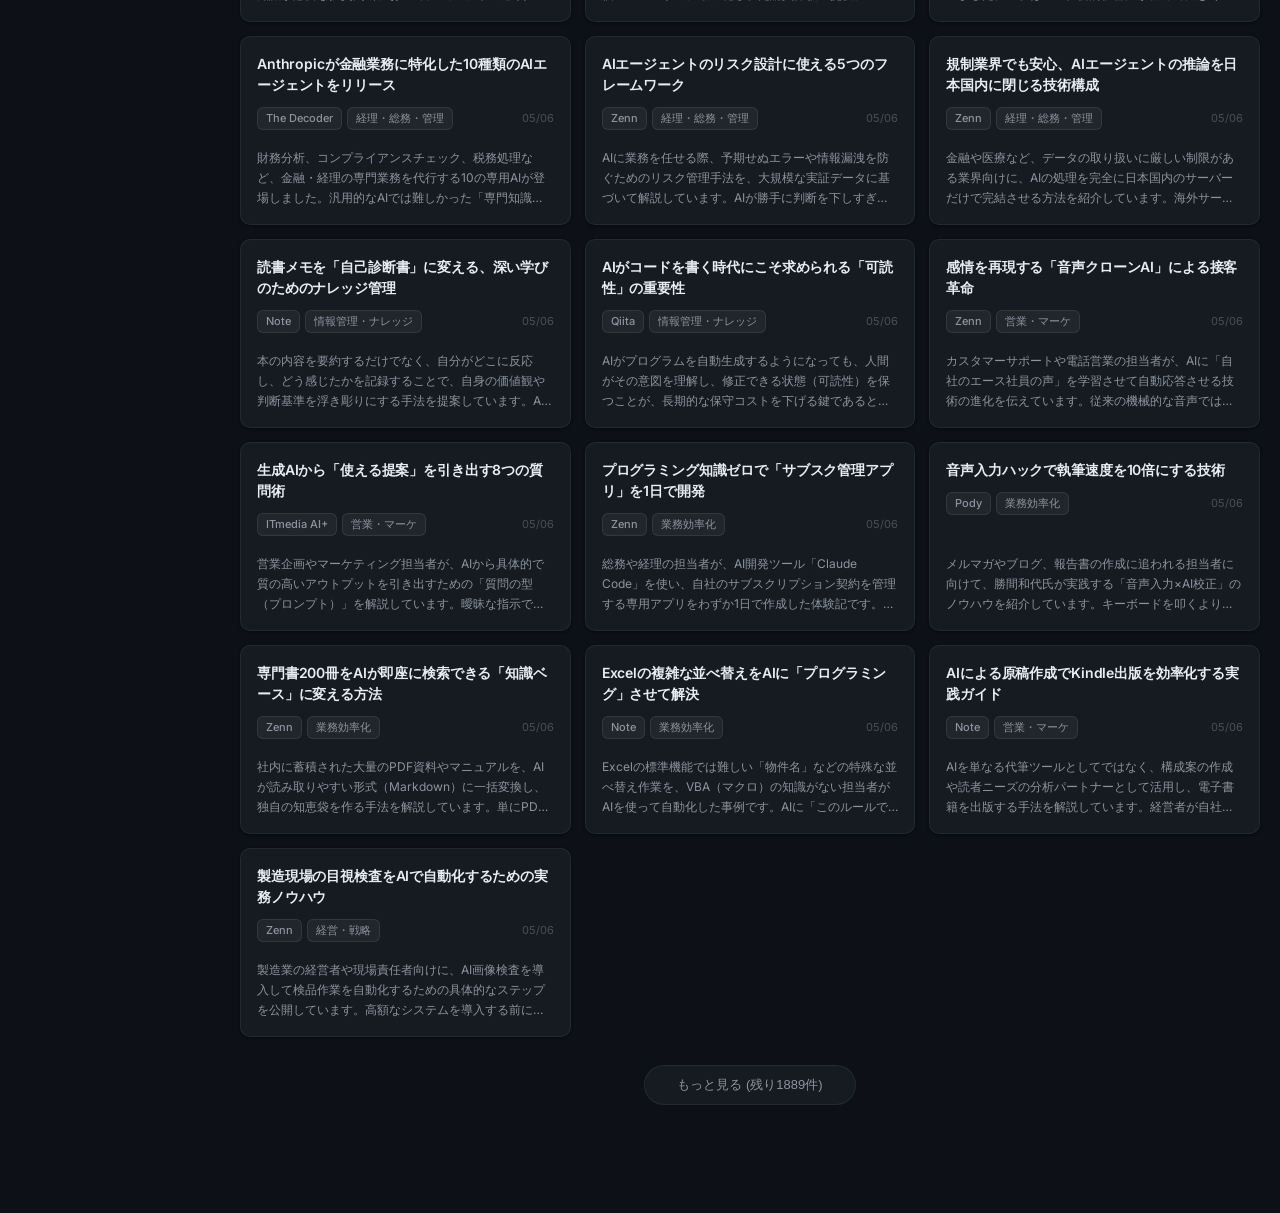
==== commit 57d509eb: "Deploy AI Navigator (2026-05-07)" ====
--- a/index.html
+++ b/index.html
@@ -2,17 +2,17 @@
 <html lang="ja">
 <head>
   <meta charset="UTF-8">
-  <meta name="viewport" content="width=device-width, initial-scale=1.0">
-  <title>AI Navigator — 毎日更新のAIニュース・公式リリース・GitHub Trending</title>
-  <meta name="description" content="AIエージェント・開発ツール・業務効率化・公式リリースを毎日自動収集。GitHub Trendingも一括チェックできる日本語AIニュースダッシュボード。">
-  <meta property="og:title" content="AI Navigator — 毎日更新のAIニュース・公式リリース・GitHub Trending">
-  <meta property="og:description" content="AIエージェント・開発ツール・業務効率化・公式リリースを毎日自動収集。GitHub Trendingも一括チェックできる日本語AIニュースダッシュボード。">
+  <meta name="viewport" content="width=device-width, initial-scale=1.0, viewport-fit=cover">
+  <title>AI Navigator — AIニュースを、現場の言葉に。</title>
+  <meta name="description" content="中小企業の経営者・現場担当者向けAIビジネスニュース。営業・マーケ・総務・経営戦略への活用ヒントを毎日自動配信。難しい技術用語をビジネスの言葉に翻訳。">
+  <meta property="og:title" content="AI Navigator — AIニュースを、現場の言葉に。">
+  <meta property="og:description" content="中小企業の経営者・現場担当者向けAIビジネスニュース。営業・マーケ・総務・経営戦略への活用ヒントを毎日自動配信。難しい技術用語をビジネスの言葉に翻訳。">
   <meta property="og:type" content="website">
   <meta property="og:url" content="https://ai-news-eev.pages.dev/">
   <meta property="og:image" content="https://ai-news-eev.pages.dev/ogp.png">
   <meta name="twitter:card" content="summary_large_image">
-  <meta name="twitter:title" content="AI Navigator — 毎日更新のAIニュース・公式リリース・GitHub Trending">
-  <meta name="twitter:description" content="AIエージェント・開発ツール・業務効率化・公式リリースを毎日自動収集。GitHub Trendingも一括チェック。">
+  <meta name="twitter:title" content="AI Navigator — AIニュースを、現場の言葉に。">
+  <meta name="twitter:description" content="非エンジニアのための AIビジネスニュース。営業・マーケ・総務・経営に使えるAI情報を毎日配信。">
   <link rel="preconnect" href="https://fonts.googleapis.com">
   <link rel="preconnect" href="https://fonts.gstatic.com" crossorigin>
   <link href="https://fonts.googleapis.com/css2?family=Inter:wght@400;500;600;700&display=swap" rel="stylesheet">
@@ -24,7 +24,10 @@
   <header id="header">
     <a href="index.html" id="logo">
       <span id="logo-icon">Ai</span>
-      <span id="logo-text">AI Navigator</span>
+      <div id="logo-group">
+        <span id="logo-text">AI Navigator</span>
+        <span id="logo-tagline">AIニュースを、現場の言葉に。</span>
+      </div>
     </a>
 
     <nav id="tabbar">
@@ -92,9 +95,9 @@
 
     <!-- メインコンテンツ -->
     <main id="main">
-      <div id="trending-info-banner">
-        <div class="trending-info-item">📰 AIエージェント・開発ツール・業務効率化など幅広いAI記事を毎日収集</div>
-        <div class="trending-info-item">🗂️ カテゴリ・日付で絞り込みができます</div>
+      <div id="site-hero">
+        <p id="hero-tagline">AIニュースを、現場の言葉に。</p>
+        <p id="hero-sub">経営者・現場担当者向けに、毎日のAIニュースをビジネスで使える言葉に翻訳してお届け</p>
       </div>
       <div id="stats-bar">読み込み中...</div>
       <div id="articles-container">
--- a/style.css
+++ b/style.css
@@ -84,11 +84,26 @@
   letter-spacing: -0.5px;
 }
 
+#logo-group {
+  display: flex;
+  flex-direction: column;
+  gap: 1px;
+}
+
 #logo-text {
   font-size: 16px;
   font-weight: 700;
   color: var(--text-primary);
   white-space: nowrap;
+  line-height: 1.2;
+}
+
+#logo-tagline {
+  font-size: 10px;
+  font-weight: 500;
+  color: #58a6ff;
+  white-space: nowrap;
+  letter-spacing: 0.02em;
 }
 
 /* タブナビゲーション */
@@ -443,6 +458,24 @@
   margin-bottom: 10px;
 }
 
+.new-badge {
+  flex-shrink: 0;
+  display: inline-block;
+  font-size: 10px;
+  font-weight: 700;
+  letter-spacing: 0.05em;
+  color: #fff;
+  background: #22c55e;
+  border-radius: 4px;
+  padding: 2px 6px;
+  margin-top: 2px;
+  margin-right: 4px;
+}
+
+.is-new {
+  border-left: 3px solid #22c55e;
+}
+
 .pick-badge {
   flex-shrink: 0;
   font-size: 13px;
@@ -548,7 +581,7 @@
   position: fixed;
   inset: 0;
   background: rgba(0, 0, 0, 0.7);
-  z-index: 1000;
+  z-index: 10000;
   align-items: flex-end;
   justify-content: center;
   padding: 0;
@@ -655,6 +688,15 @@
   background: var(--accent-hover);
 }
 
+@media (max-width: 768px) {
+  .modal-overlay {
+    bottom: calc(var(--bottom-nav-h) + env(safe-area-inset-bottom));
+  }
+  .modal-box {
+    max-height: calc(92dvh - var(--bottom-nav-h) - env(safe-area-inset-bottom));
+  }
+}
+
 @media (min-width: 769px) {
   .modal-overlay {
     align-items: center;
@@ -673,41 +715,45 @@
    GitHub Trending ページ
    ============================================= */
 
-#trending-info-banner {
-  display: flex;
-  flex-wrap: wrap;
-  gap: 12px 24px;
-  padding: 16px 20px;
+#site-hero {
+  padding: 12px 20px;
   margin-bottom: 16px;
-  background: var(--accent-subtle);
-  border: 1px solid var(--border-accent);
+  background: linear-gradient(135deg, rgba(31, 111, 235, 0.12) 0%, rgba(99, 102, 241, 0.08) 100%);
+  border: 1px solid rgba(31, 111, 235, 0.2);
   border-radius: var(--radius);
-}
-
-.trending-info-item {
-  font-size: 14px;
-  color: var(--text-secondary);
-  display: flex;
-  align-items: center;
-  gap: 6px;
+  display: flex;
+  align-items: center;
+  gap: 16px;
+}
+
+#hero-tagline {
+  font-size: 18px;
+  font-weight: 700;
+  margin: 0;
+  background: linear-gradient(90deg, #58a6ff, #a371f7);
+  -webkit-background-clip: text;
+  -webkit-text-fill-color: transparent;
+  background-clip: text;
+  white-space: nowrap;
+  flex-shrink: 0;
+}
+
+#hero-sub {
+  font-size: 12px;
+  color: var(--text-secondary);
+  margin: 0;
   line-height: 1.5;
 }
 
-.trending-info-item strong {
-  color: var(--text-primary);
-}
-
 @media (max-width: 768px) {
-  #trending-info-banner {
+  #site-hero {
     flex-direction: column;
+    align-items: flex-start;
     gap: 4px;
-    padding: 8px 12px;
-  }
-
-  .trending-info-item {
-    font-size: 11px;
-    line-height: 1.4;
-  }
+    padding: 10px 14px;
+  }
+  #hero-tagline { font-size: 15px; }
+  #hero-sub { font-size: 11px; }
 }
 
 /* =============================================
@@ -1032,7 +1078,13 @@
   #main {
     margin-left: 0;
     max-width: 100vw;
-    padding-bottom: calc(var(--bottom-nav-h) + 16px);
+    padding-bottom: calc(var(--bottom-nav-h) + env(safe-area-inset-bottom) + 16px);
+    overflow-x: hidden;
+  }
+
+  /* スワイプアニメーション用 */
+  #articles-container {
+    will-change: transform, opacity;
   }
 
   .article-cards-grid { grid-template-columns: 1fr; }
@@ -1048,10 +1100,13 @@
     display: flex;
     position: fixed;
     bottom: 0; left: 0; right: 0;
-    height: var(--bottom-nav-h);
+    height: calc(var(--bottom-nav-h) + env(safe-area-inset-bottom));
+    padding-bottom: env(safe-area-inset-bottom);
     background: var(--bg-surface);
     border-top: 1px solid var(--border);
-    z-index: 200;
+    z-index: 9999;
+    transform: translate3d(0, 0, 0);
+    -webkit-transform: translate3d(0, 0, 0);
   }
 
   .bnav-item {
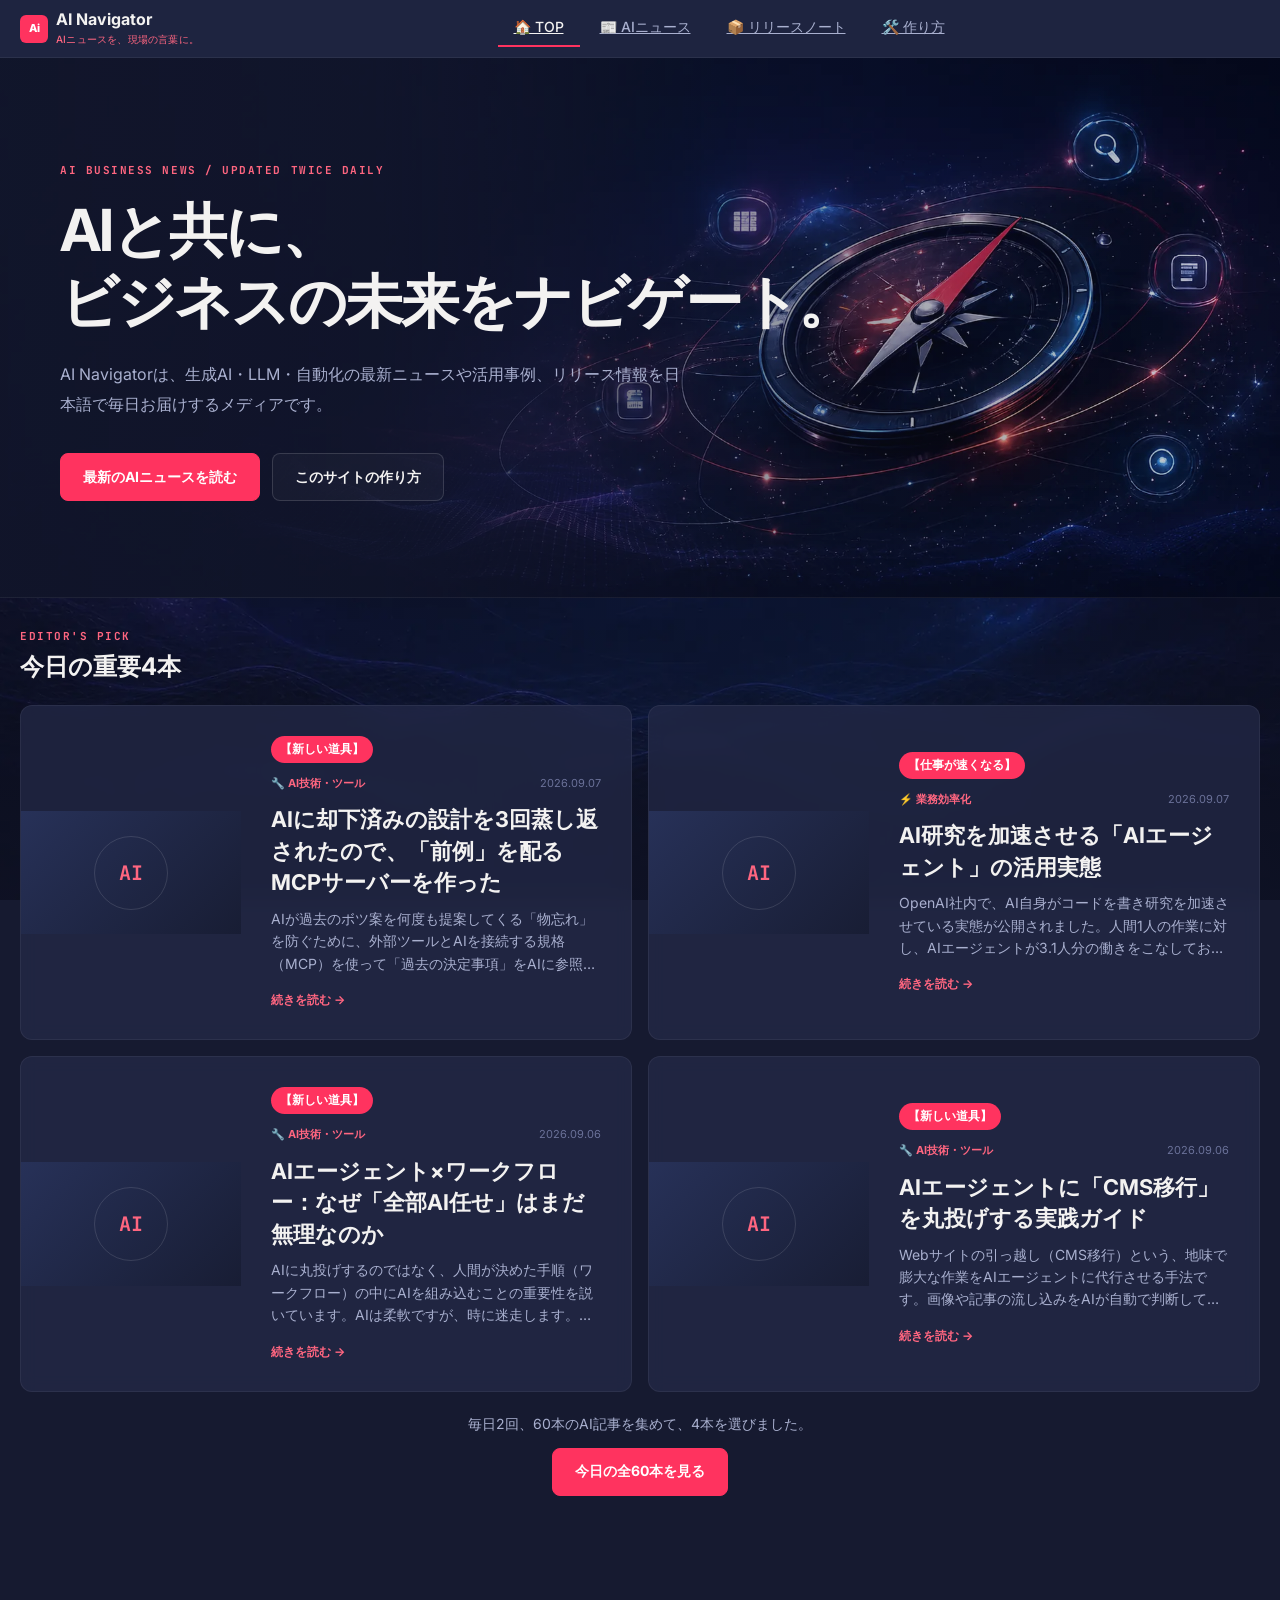
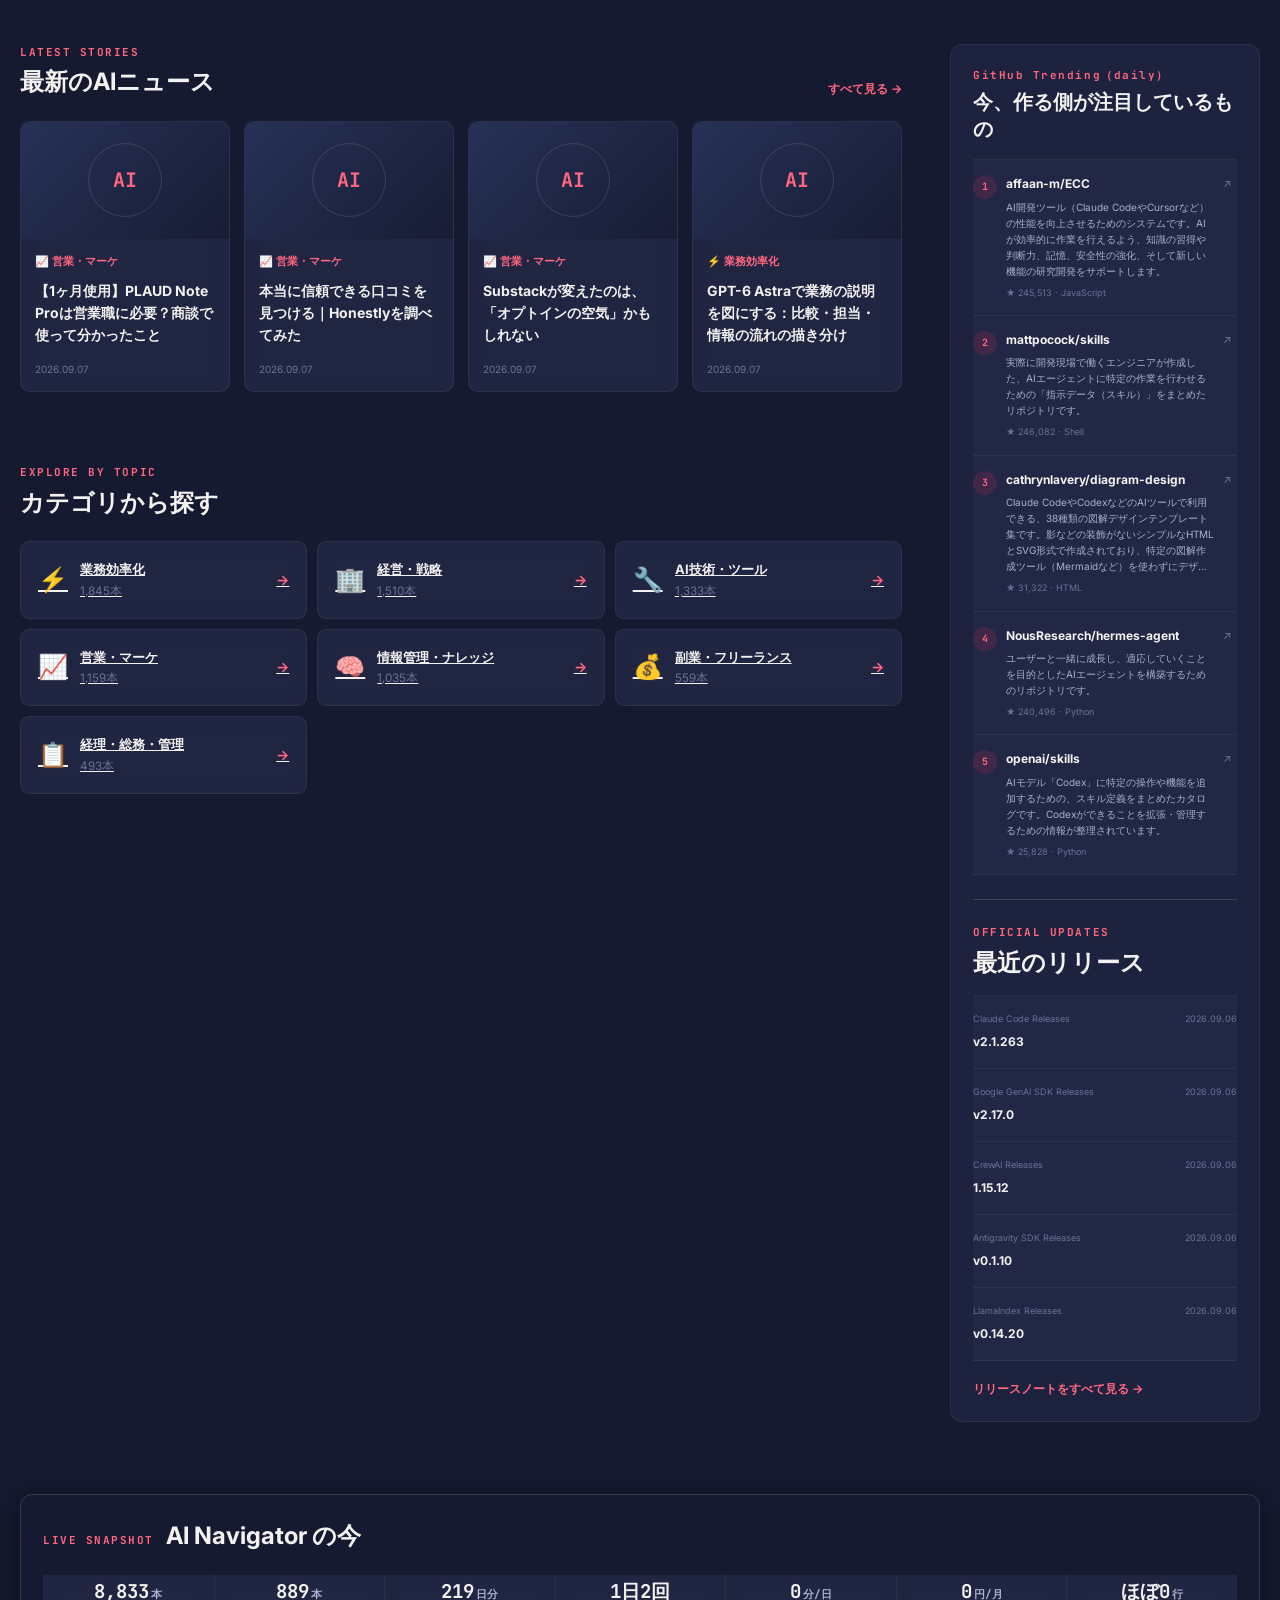
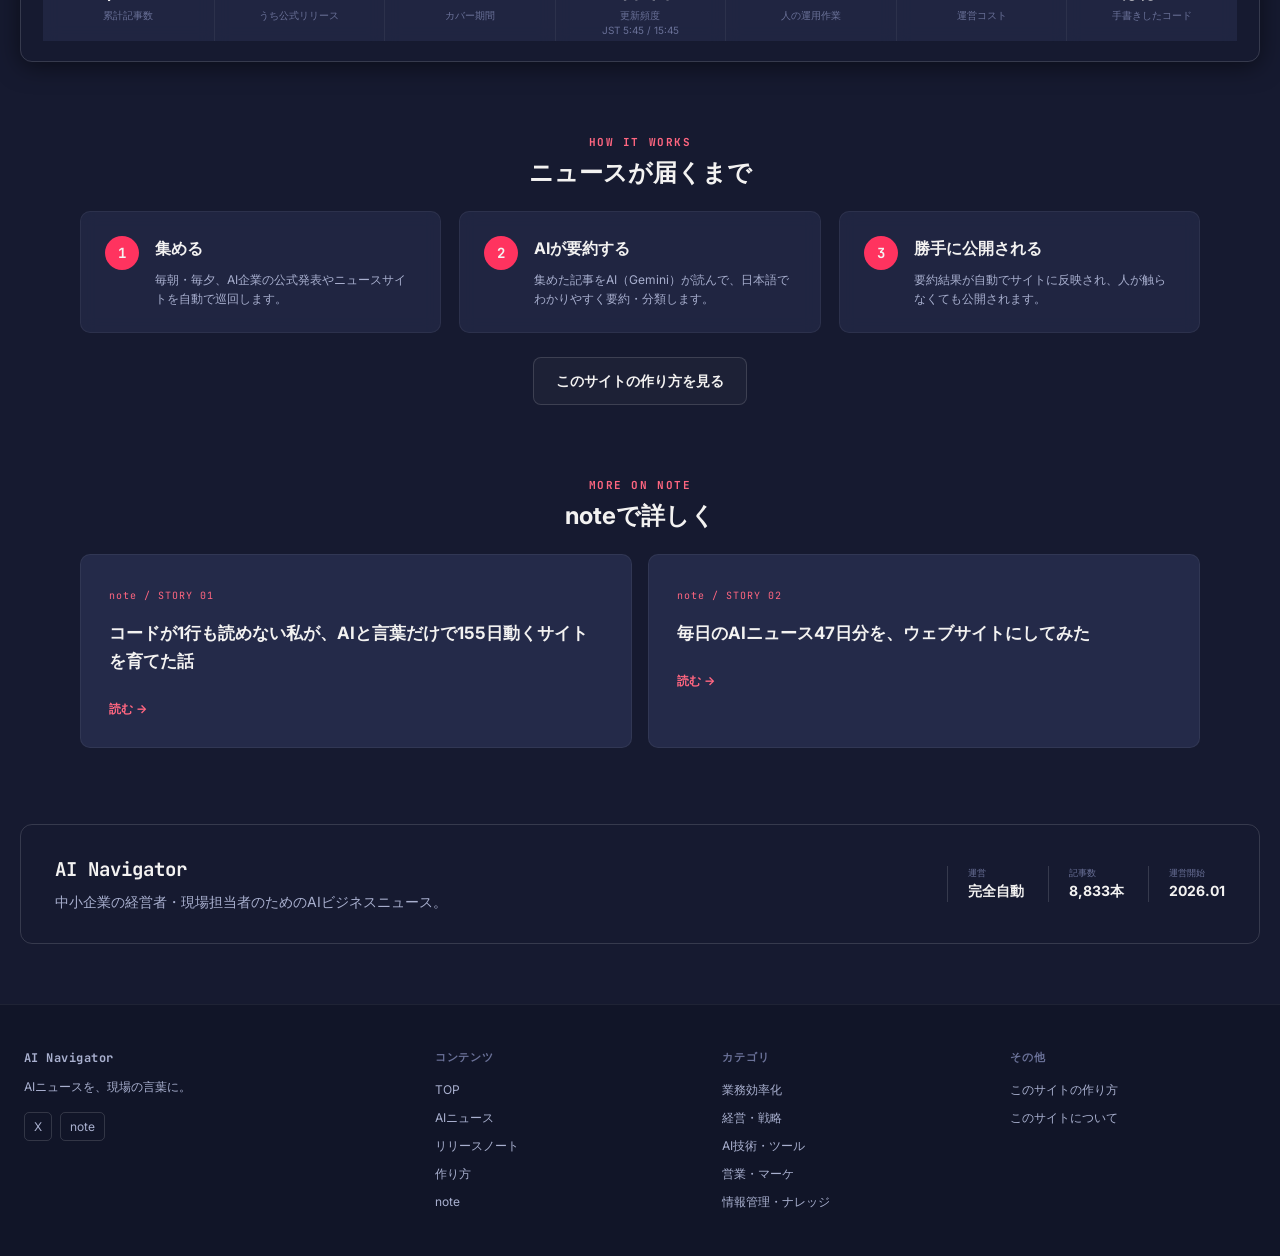
==== commit 95d5ff91: "Deploy AI Navigator (2026-09-07)" ====
--- a/index.html
+++ b/index.html
@@ -3,26 +3,68 @@
 <head>
   <meta charset="UTF-8">
   <meta name="viewport" content="width=device-width, initial-scale=1.0, viewport-fit=cover">
+  <!-- 旧ドメイン(ai-news-eev.pages.dev)からの来訪を独自ドメインへ転送する。
+       note記事・過去のSNS投稿に旧URLが残っており、Cloudflare Pagesでは
+       pages.dev を301転送する手段が無いため（2026-08-16に_redirects・
+       Redirect Rulesの両方を実測して不可を確認）、クライアント側で転送する。
+       GA4より前に置き、旧ドメインでの計測発火とチラつきを防ぐ。 -->
+  <script>
+    (function () {
+      if (location.hostname === "ai-news-eev.pages.dev") {
+        location.replace("https://ai-navigator.dev" + location.pathname + location.search + location.hash);
+      }
+    })();
+  </script>
+  <!-- Google Tag Manager -->
+  <script>(function(w,d,s,l,i){w[l]=w[l]||[];w[l].push({'gtm.start':
+  new Date().getTime(),event:'gtm.js'});var f=d.getElementsByTagName(s)[0],
+  j=d.createElement(s),dl=l!='dataLayer'?'&l='+l:'';j.async=true;j.src=
+  'https://www.googletagmanager.com/gtm.js?id='+i+dl;f.parentNode.insertBefore(j,f);
+  })(window,document,'script','dataLayer','GTM-NNQDZVDZ');</script>
+  <!-- End Google Tag Manager -->
+  <script>
+    // GTM移行後もJS側の gtag(...) 呼び出しを生かすためのスタブ。
+    // 実体は dataLayer.push なので、GTM がそのまま受け取る。
+    // ⚠️ これを消すと app.js の typeof ガードが false になり
+    //    select_content / select_item が静かに停止する（JSエラーは出ない）。
+    window.dataLayer = window.dataLayer || [];
+    function gtag(){dataLayer.push(arguments);}
+  </script>
   <title>AI Navigator — AIニュースを、現場の言葉に。</title>
-  <meta name="description" content="中小企業の経営者・現場担当者向けAIビジネスニュース。営業・マーケ・総務・経営戦略への活用ヒントを毎日自動配信。難しい技術用語をビジネスの言葉に翻訳。">
+  <meta name="description" content="AIニュースを、現場の言葉に。営業・マーケ・総務・経営戦略への活用ヒントを毎日自動配信。難しい技術用語をビジネスの言葉に翻訳。">
   <meta property="og:title" content="AI Navigator — AIニュースを、現場の言葉に。">
-  <meta property="og:description" content="中小企業の経営者・現場担当者向けAIビジネスニュース。営業・マーケ・総務・経営戦略への活用ヒントを毎日自動配信。難しい技術用語をビジネスの言葉に翻訳。">
+  <meta property="og:description" content="AIニュースを、現場の言葉に。営業・マーケ・総務・経営戦略への活用ヒントを毎日自動配信。難しい技術用語をビジネスの言葉に翻訳。">
   <meta property="og:type" content="website">
-  <meta property="og:url" content="https://ai-news-eev.pages.dev/">
-  <meta property="og:image" content="https://ai-news-eev.pages.dev/ogp.png">
+  <meta property="og:url" content="https://ai-navigator.dev/">
+  <meta property="og:image" content="https://ai-navigator.dev/ogp.png">
   <meta name="twitter:card" content="summary_large_image">
   <meta name="twitter:title" content="AI Navigator — AIニュースを、現場の言葉に。">
   <meta name="twitter:description" content="非エンジニアのための AIビジネスニュース。営業・マーケ・総務・経営に使えるAI情報を毎日配信。">
   <link rel="preconnect" href="https://fonts.googleapis.com">
   <link rel="preconnect" href="https://fonts.gstatic.com" crossorigin>
-  <link href="https://fonts.googleapis.com/css2?family=Inter:wght@400;500;600;700&display=swap" rel="stylesheet">
+  <link href="https://fonts.googleapis.com/css2?family=Inter:wght@400;500;600;700&family=JetBrains+Mono:wght@500;700&display=swap" rel="stylesheet">
   <link rel="stylesheet" href="style.css">
+  <link rel="canonical" href="https://ai-navigator.dev/">
+  <!-- Google Search Console 所有権確認（parse_news.pyのマーカー外に置き永続させる） -->
+  <meta name="google-site-verification" content="sMyt7yNITx-OGEmHm53QLi_ijx-3gliF_lUvUbxhm18" />
+  <!-- JSON_LD:start -->
+<script type="application/ld+json">
+{"@context": "https://schema.org", "@type": "WebSite", "name": "AI Navigator", "description": "中小企業の経営者・現場担当者向けAIビジネスニュース。", "url": "https://ai-navigator.dev/", "inLanguage": "ja"}
+</script>
+<script type="application/ld+json">
+{"@context": "https://schema.org", "@type": "CollectionPage", "name": "AI Navigator — 2026-09-07 のAIニュース", "description": "AIビジネスニュースを毎日自動収集・要約配信。", "url": "https://ai-navigator.dev/", "dateModified": "2026-09-07T22:05:23.445385+09:00", "mainEntity": {"@type": "ItemList", "itemListElement": [{"@type": "ListItem", "position": 1, "name": "マクドナルドの価格戦略から学ぶ「立地の価値」", "url": "https://note.com/right_knot2175/n/ne9536e1d2704"}, {"@type": "ListItem", "position": 2, "name": "「15回すれ違う」ザイオンス効果の現代的解釈", "url": "https://note.com/sa_ppo/n/n32c83a1c3bd9"}, {"@type": "ListItem", "position": 3, "name": "センス不要の「逆算マーケティング」実践法", "url": "https://note.com/yasumaru212/n/naa18f2dd7acf"}, {"@type": "ListItem", "position": 4, "name": "住宅業界の集客を変える「スッピン企画」の威力", "url": "https://note.com/noble_ferret1799/n/nb81f601e410b"}, {"@type": "ListItem", "position": 5, "name": "争う相手は「昨日の自分」ビジネス継続の極意", "url": "https://note.com/yoschioka/n/n5204d4ddd1ec"}, {"@type": "ListItem", "position": 6, "name": "AI研究を加速させる「AIエージェント」の活用実態", "url": "https://openai.com/index/research-acceleration-view-inside-openai"}, {"@type": "ListItem", "position": 7, "name": "現場の「HTML1枚」ツールがDXを救う", "url": "https://zenn.dev/okinawasoftware/articles/d2d40e3ebf9ba6"}, {"@type": "ListItem", "position": 8, "name": "120ページのPDFを7分で要約する技術", "url": "https://note.com/lisa_honda/n/n0079fd7f6b24"}, {"@type": "ListItem", "position": 9, "name": "ビジネスメールの悩みを解消するプロンプト12選", "url": "https://note.com/magic_broom8916/n/n584c5d3e3f8b"}, {"@type": "ListItem", "position": 10, "name": "CSVデータの「ズレ」や「文字化け」を防ぐ確認術", "url": "https://zenn.dev/tkn_works/articles/05e497e1d9b375"}, {"@type": "ListItem", "position": 11, "name": "ブラウザで動く「CSV比較ツール」をAIで作る", "url": "https://note.com/brainy_phlox8948/n/nfd823e29086a"}, {"@type": "ListItem", "position": 12, "name": "AIを「答えを出す人」から「壁打ち相手」へ", "url": "https://note.com/royal_cosmos1599/n/nf3ba2b0585f8"}, {"@type": "ListItem", "position": 13, "name": "AIに「丸投げ」して時間を生み出す人の急増", "url": "https://note.com/clear_marten3410/n/n1dbee976c273"}, {"@type": "ListItem", "position": 14, "name": "リアルタイム連携の「罠」と非同期のすすめ", "url": "https://note.com/senda_tetsuya/n/nd4568915676e"}, {"@type": "ListItem", "position": 15, "name": "営業トーク生成から資料作成まで、AIを使い倒す", "url": "https://note.com/tom_biz/n/n391273774167"}, {"@type": "ListItem", "position": 16, "name": "1人で10億ドル企業を目指す「ソロプレナー」の衝撃", "url": "https://www.businessinsider.jp/article/2609-solopreneur-ai-shift/"}, {"@type": "ListItem", "position": 17, "name": "年収6000万円で「AIで10倍の成果を出す人材」を募集", "url": "https://www.businessinsider.jp/article/2609-medley-create-new-job-type-in-ai-ara/"}, {"@type": "ListItem", "position": 18, "name": "OpenAIが暴走エージェント問題で新たな開示基準へ", "url": "https://www.businessinsider.jp/article/2609-openai-ai-agent-rogue-reporting-german-wiki-hugging-face/"}, {"@type": "ListItem", "position": 19, "name": "サム・アルトマン氏も「メールは自分で確認」する理由", "url": "https://www.businessinsider.jp/article/2608-sam-altman-email-habits-inbox-no-ai-productive/"}, {"@type": "ListItem", "position": 20, "name": "AIエージェント14製品の「事故らない」導入ガイド", "url": "https://qiita.com/songchong/items/94df4fbdeabaaf8f8ef5"}, {"@type": "ListItem", "position": 21, "name": "「API連携」のカタログスペックに騙されない現実", "url": "https://qiita.com/songchong/items/d1e1e908a1b76d6995b1"}, {"@type": "ListItem", "position": 22, "name": "AIに「背中を見て覚えろ」は通用しない", "url": "https://note.com/vast_echium53/n/n319dce40ae79"}, {"@type": "ListItem", "position": 23, "name": "AI導入で見落とせない「著作権・電力・後継者リスク」", "url": "https://note.com/nicole_noir/n/n3f3153ba5b4c"}, {"@type": "ListItem", "position": 24, "name": "孫正義氏が語る「2040年の経済規模」の真実", "url": "https://note.com/haruki_ai_sns/n/n33332b79efdc"}, {"@type": "ListItem", "position": 25, "name": "中小企業が捨てるべき「AI幻想」と情報武装術", "url": "https://note.com/kind_clam9731/n/n08c81abf80ee"}, {"@type": "ListItem", "position": 26, "name": "デジタル庁がデザインシステムをMarkdownで配布", "url": "https://note.com/howmanydesigns/n/na108d69827ce"}, {"@type": "ListItem", "position": 27, "name": "酷暑を避ける「朝を1時間ずらす」働き方のリアル", "url": "https://www.businessinsider.jp/article/2609-tokyo-metropolitan-government-summer-early-morning-workshift/"}, {"@type": "ListItem", "position": 28, "name": "AIに「自社データ」を読み込ませるRAGの基本", "url": "https://zenn.dev/yukihayama/articles/rag-embedding-basics"}, {"@type": "ListItem", "position": 29, "name": "半年で38回育てた「AI引き継ぎプロンプト」", "url": "https://zenn.dev/hanamilo/articles/8348ff15c868e2"}, {"@type": "ListItem", "position": 30, "name": "ObsidianをAIの「脳」にしてミスを防ぐ方法", "url": "https://note.com/crisp_otter716/n/nba5c2b15feec"}]}}
+</script>
+<!-- JSON_LD:end -->
 </head>
 <body>
+  <!-- Google Tag Manager (noscript) -->
+  <noscript><iframe src="https://www.googletagmanager.com/ns.html?id=GTM-NNQDZVDZ"
+  height="0" width="0" style="display:none;visibility:hidden"></iframe></noscript>
+  <!-- End Google Tag Manager (noscript) -->
 
   <!-- ヘッダー: ロゴ | タブ | 検索 -->
   <header id="header">
-    <a href="index.html" id="logo">
+    <a href="/" id="logo">
       <span id="logo-icon">Ai</span>
       <div id="logo-group">
         <span id="logo-text">AI Navigator</span>
@@ -31,89 +73,168 @@
     </a>
 
     <nav id="tabbar">
-      <button class="tab-btn active" data-tab="latest">📰 AIニュース</button>
-      <a class="tab-btn" href="official.html">📢 公式</a>
-      <a class="tab-btn" href="trending.html">🌟 GitHub Trending</a>
+      <a class="tab-btn active" href="/">🏠 TOP</a>
+      <a class="tab-btn" href="/news">📰 AIニュース</a>
+      <a class="tab-btn" href="/official">📦 リリースノート</a>
+      <a class="tab-btn" href="/about">🛠️ 作り方</a>
     </nav>
 
-    <div id="search-wrapper">
-      <span id="search-icon">🔍</span>
-      <input
-        type="text"
-        id="search-input"
-        placeholder="記事を検索..."
-        autocomplete="off"
-        spellcheck="false"
-      >
-    </div>
-
-    <!-- モバイル用サイドバートグル -->
-    <button id="sidebar-toggle" aria-label="フィルターを開く">☰</button>
+    <div style="flex-shrink:0; width:1px;"></div>
   </header>
-
-  <!-- アプリレイアウト: サイドバー + メイン -->
-  <!-- モバイル: カテゴリタブバー（上部） -->
-  <div id="mobile-category-bar">
-    <div id="mobile-cat-scroll">
-      <!-- app.js が動的に生成 -->
-    </div>
-    <button id="mob-date-btn">📅 <span id="mob-date-label">日付</span></button>
-  </div>
-  <!-- 日付ドロップダウン -->
-  <div id="mob-date-dropdown">
-    <div id="mob-date-list"></div>
-  </div>
 
   <!-- ボトムナビ -->
   <nav id="bottom-nav">
-    <a class="bnav-item active" href="index.html">
+    <a class="bnav-item active" href="/">
       <span class="bnav-icon">🏠</span>
-      <span class="bnav-label">ホーム</span>
-    </a>
-    <a class="bnav-item" href="official.html">
-      <span class="bnav-icon">📢</span>
-      <span class="bnav-label">公式</span>
-    </a>
-    <a class="bnav-item" href="trending.html">
-      <span class="bnav-icon">🌟</span>
-      <span class="bnav-label">Trending</span>
+      <span class="bnav-label">TOP</span>
+    </a>
+    <a class="bnav-item" href="/news">
+      <span class="bnav-icon">📰</span>
+      <span class="bnav-label">ニュース</span>
+    </a>
+    <a class="bnav-item" href="/official">
+      <span class="bnav-icon">📦</span>
+      <span class="bnav-label">リリース</span>
+    </a>
+    <a class="bnav-item" href="/about">
+      <span class="bnav-icon">🛠️</span>
+      <span class="bnav-label">作り方</span>
     </a>
   </nav>
 
-  <div id="app-layout">
-
-    <!-- 左サイドバー: フィルター -->
-    <aside id="sidebar">
-      <section class="sidebar-section">
-        <ul id="category-filter"></ul>
-      </section>
-      <div class="sidebar-divider"></div>
-      <section class="sidebar-section">
-        <ul id="date-filter"></ul>
-      </section>
-    </aside>
-
-    <!-- メインコンテンツ -->
-    <main id="main">
-      <div id="site-hero">
-        <p id="hero-tagline">AIニュースを、現場の言葉に。</p>
-        <p id="hero-sub">経営者・現場担当者向けに、毎日のAIニュースをビジネスで使える言葉に翻訳してお届け</p>
-      </div>
-      <div id="stats-bar">読み込み中...</div>
-      <div id="articles-container">
-        <div id="empty-state">
-          <div class="empty-icon">⏳</div>
-          <div>読み込み中...</div>
+  <!-- ランディング部。可視の main ランドマークは記事一覧側(#main)の1個だけにするため div にする -->
+  <!-- ランディングの主コンテンツ。記事一覧は news.html に分離済みなので、
+       このページの main ランドマークはここ1個だけ -->
+  <main id="landing-main">
+    <section class="top-hero" aria-labelledby="top-hero-title">
+      <div class="top-hero-orbit" aria-hidden="true"></div>
+      <div class="top-hero-content">
+        <p class="top-eyebrow">AI BUSINESS NEWS / UPDATED TWICE DAILY</p>
+        <h1 id="top-hero-title">AIと共に、<br>ビジネスの未来をナビゲート。</h1>
+        <p class="top-hero-lead">AI Navigatorは、生成AI・LLM・自動化の最新ニュースや活用事例、リリース情報を日本語で毎日お届けするメディアです。</p>
+        <div class="top-hero-actions">
+          <a class="top-action top-action-primary" href="/news">最新のAIニュースを読む</a>
+          <a class="top-action top-action-secondary" href="/about">このサイトの作り方</a>
         </div>
       </div>
-      <div id="load-more-wrapper" style="display:none">
-        <button id="load-more-btn">もっと見る</button>
-      </div>
-    </main>
-
-  </div>
-
-  <!-- 記事詳細モーダル -->
+    </section>
+
+    <section class="top-section top-pick-section" aria-labelledby="pickup-title">
+      <div class="top-section-heading">
+        <p class="top-section-kicker">EDITOR'S PICK</p>
+        <h2 id="pickup-title">今日の重要4本</h2>
+      </div>
+      <div id="top-pickup" class="top-pickup" aria-live="polite">
+        <p class="top-loading">記事を読み込み中...</p>
+      </div>
+<!-- TOP_HERO_STATS:start -->
+      <p class="top-pick-summary">毎日2回、60本のAI記事を集めて、4本を選びました。</p>
+      <div class="top-pick-actions">
+        <a class="top-action top-action-primary" href="/news">今日の全60本を見る</a>
+      </div>
+<!-- TOP_HERO_STATS:end -->
+    </section>
+
+    <div class="top-editorial-layout">
+      <div class="top-editorial-main">
+        <section class="top-section" aria-labelledby="latest-news-title">
+          <div class="top-section-heading top-section-heading-row">
+            <div>
+              <p class="top-section-kicker">LATEST STORIES</p>
+              <h2 id="latest-news-title">最新のAIニュース</h2>
+            </div>
+            <a class="top-text-link" href="/news">すべて見る →</a>
+          </div>
+          <div id="top-latest-news" class="top-news-grid" aria-live="polite">
+            <p class="top-loading">記事を読み込み中...</p>
+          </div>
+        </section>
+
+        <section class="top-section" aria-labelledby="category-explore-title">
+          <div class="top-section-heading">
+            <p class="top-section-kicker">EXPLORE BY TOPIC</p>
+            <h2 id="category-explore-title">カテゴリから探す</h2>
+          </div>
+          <div id="top-category-tiles" class="top-category-grid" aria-live="polite"></div>
+        </section>
+      </div>
+
+      <aside class="top-release-sidebar" aria-label="注目情報と最近のリリース">
+        <section class="top-trending-section" aria-labelledby="top-trending-title">
+          <div class="top-section-heading">
+            <p class="top-section-kicker">GitHub Trending（daily）</p>
+            <h2 id="top-trending-title">今、作る側が注目しているもの</h2>
+          </div>
+          <div id="top-github-trending" class="top-trending-list" aria-live="polite">
+            <p class="top-loading">GitHubの情報を読み込み中...</p>
+          </div>
+        </section>
+
+        <section class="top-release-section" aria-labelledby="recent-releases-title">
+          <div class="top-section-heading">
+            <p class="top-section-kicker">OFFICIAL UPDATES</p>
+            <h2 id="recent-releases-title">最近のリリース</h2>
+          </div>
+          <div id="top-recent-releases" class="top-release-list" aria-live="polite">
+            <p class="top-loading">リリースを読み込み中...</p>
+          </div>
+          <a class="top-text-link top-release-all" href="/official">リリースノートをすべて見る →</a>
+        </section>
+      </aside>
+    </div>
+
+    <section class="top-stats-bar" aria-labelledby="top-stats-title">
+      <div class="top-section-heading top-stats-heading">
+        <p class="top-section-kicker">LIVE SNAPSHOT</p>
+        <h2 id="top-stats-title">AI Navigator の今</h2>
+      </div>
+      <div class="top-stats-row">
+<!-- TOP_STATS_BAR:start -->
+        <div class="top-stat"><strong>8,833<small>本</small></strong><span>累計記事数</span></div>
+        <div class="top-stat"><strong>889<small>本</small></strong><span>うち公式リリース</span></div>
+        <div class="top-stat"><strong>219<small>日分</small></strong><span>カバー期間</span></div>
+        <div class="top-stat"><strong>1日2回</strong><span>更新頻度<br>JST 5:45 / 15:45</span></div>
+        <div class="top-stat"><strong>0<small>分/日</small></strong><span>人の運用作業</span></div>
+        <div class="top-stat"><strong>0<small>円/月</small></strong><span>運営コスト</span></div>
+        <div class="top-stat"><strong>ほぼ0<small>行</small></strong><span>手書きしたコード</span></div>
+<!-- TOP_STATS_BAR:end -->
+      </div>
+    </section>
+
+    <section class="top-section top-how-section" aria-labelledby="top-how-title">
+      <div class="top-section-heading top-centered-heading">
+        <p class="top-section-kicker">HOW IT WORKS</p>
+        <h2 id="top-how-title">ニュースが届くまで</h2>
+      </div>
+      <div class="top-step-list">
+        <div class="top-step"><span>1</span><div><h3>集める</h3><p>毎朝・毎夕、AI企業の公式発表やニュースサイトを自動で巡回します。</p></div></div>
+        <div class="top-step"><span>2</span><div><h3>AIが要約する</h3><p>集めた記事をAI（Gemini）が読んで、日本語でわかりやすく要約・分類します。</p></div></div>
+        <div class="top-step"><span>3</span><div><h3>勝手に公開される</h3><p>要約結果が自動でサイトに反映され、人が触らなくても公開されます。</p></div></div>
+      </div>
+      <p class="top-centered-action"><a class="top-action top-action-secondary" href="/about">このサイトの作り方を見る</a></p>
+    </section>
+
+    <section class="top-section top-note-section" aria-labelledby="top-note-title">
+      <div class="top-section-heading top-centered-heading">
+        <p class="top-section-kicker">MORE ON NOTE</p>
+        <h2 id="top-note-title">noteで詳しく</h2>
+      </div>
+      <div class="top-note-grid">
+        <a class="top-note-card" href="https://note.com/fresh_ixora3727/n/nfb9515e7ff0c?utm_source=ainavigator&amp;utm_medium=top&amp;utm_campaign=about" target="_blank" rel="noopener noreferrer"><span>note / STORY 01</span><h3>コードが1行も読めない私が、AIと言葉だけで155日動くサイトを育てた話</h3><b>読む →</b></a>
+        <a class="top-note-card" href="https://note.com/fresh_ixora3727/n/n1bf62249f3c2?utm_source=ainavigator&amp;utm_medium=top&amp;utm_campaign=about" target="_blank" rel="noopener noreferrer"><span>note / STORY 02</span><h3>毎日のAIニュース47日分を、ウェブサイトにしてみた</h3><b>読む →</b></a>
+      </div>
+    </section>
+
+    <section class="top-site-info" aria-label="AI Navigator サイト情報">
+      <div><strong>AI Navigator</strong><p>中小企業の経営者・現場担当者のためのAIビジネスニュース。</p></div>
+      <!-- 記事数は parse_news.py が TOP_STATS_COUNT マーカー間を自動更新する。手で編集しない -->
+      <dl><div><dt>運営</dt><dd>完全自動</dd></div><div><dt>記事数</dt>
+        <!-- TOP_STATS_COUNT:start -->
+        <dd>8,833本</dd>
+<!-- TOP_STATS_COUNT:end --></div><div><dt>運営開始</dt><dd>2026.01</dd></div></dl>
+    </section>
+  </main><!-- /#landing-main -->
+
   <div id="article-modal" class="modal-overlay" aria-hidden="true">
     <div class="modal-box">
       <button class="modal-close" id="modal-close-btn" aria-label="閉じる">✕</button>
@@ -127,7 +248,19 @@
     </div>
   </div>
 
+  <footer id="site-footer" class="top-site-footer">
+    <div class="footer-column footer-brand-column">
+      <a href="/" class="footer-brand">AI Navigator</a>
+      <p>AIニュースを、現場の言葉に。</p>
+      <div class="footer-social"><a href="https://x.com/AINavigatorJP" target="_blank" rel="noopener noreferrer">X</a><a href="https://note.com/fresh_ixora3727" target="_blank" rel="noopener noreferrer">note</a></div>
+    </div>
+    <div class="footer-column"><h2>コンテンツ</h2><a href="/">TOP</a><a href="/news">AIニュース</a><a href="/official">リリースノート</a><a href="/about">作り方</a><a href="https://note.com/fresh_ixora3727" target="_blank" rel="noopener noreferrer">note</a></div>
+    <div class="footer-column"><h2>カテゴリ</h2><div id="footer-categories" class="footer-category-links"></div></div>
+    <div class="footer-column"><h2>その他</h2><a href="/about">このサイトの作り方</a><a href="/about">このサイトについて</a></div>
+  </footer>
+
   <script src="app.js"></script>
+  <script src="ai-consult.js"></script>
   <!-- Cloudflare Web Analytics --><script defer src='https://static.cloudflareinsights.com/beacon.min.js' data-cf-beacon='{"token": "899bb0ef97f74baa90f5584bb37ff9c4"}'></script><!-- End Cloudflare Web Analytics -->
 </body>
 </html>
--- a/style.css
+++ b/style.css
@@ -4,24 +4,27 @@
    ============================================= */
 
 :root {
-  --bg-primary: #0d1117;
-  --bg-surface: #161b22;
-  --bg-card: #161b22;
-  --bg-card-hover: #1c2230;
-  --bg-sidebar: #0d1117;
-  --accent: #3b82f6;
-  --accent-hover: #60a5fa;
-  --accent-subtle: rgba(59, 130, 246, 0.08);
-  --pick-must: #ef4444;
-  --pick-must-bg: rgba(239, 68, 68, 0.10);
-  --pick-check: #f59e0b;
-  --pick-check-bg: rgba(245, 158, 11, 0.10);
-  --text-primary: #e6edf3;
-  --text-secondary: #8b949e;
-  --text-muted: #484f58;
+  /* ===== The Markup 配色移植（Navy基調ダーク + Pinkアクセント） =====
+     公式デザインシステム https://design.themarkup.org/
+     Navy #242a49 / Pink #ff335f / Light Pink #fbd7de / Light Blue #e6f3ff */
+  --bg-primary: #161a30;       /* 最暗背景: Navy #242a49 を沈めた濃紺 */
+  --bg-surface: #1e2440;       /* ヘッダー・サーフェス */
+  --bg-card: #242a49;          /* カード = 公式Navy */
+  --bg-card-hover: #2d3454;    /* カードhover: Navyを少し持ち上げ */
+  --bg-sidebar: #161a30;       /* サイドバー = 最暗背景に揃える */
+  --accent: #ff335f;           /* アクセント = 公式Pink */
+  --accent-hover: #ff6680;     /* hover: Pinkを明るく */
+  --accent-subtle: rgba(255, 51, 95, 0.08);
+  --pick-must: #ff335f;        /* PICK必読 = Pink（アクセントと統一） */
+  --pick-must-bg: rgba(255, 51, 95, 0.10);
+  --pick-check: #f0b36c;       /* PICK確認 = 公式Orange（Pinkと調和） */
+  --pick-check-bg: rgba(240, 179, 108, 0.10);
+  --text-primary: #f3f2f1;     /* 本文 = 公式Light Tan（Navy背景に映える） */
+  --text-secondary: #a9b0cf;   /* 副次テキスト: Navy寄りのライトグレー */
+  --text-muted: #6b7299;       /* ミュート: Navy寄りのミッドグレー */
   --border: rgba(255,255,255,0.06);
   --border-hover: rgba(255,255,255,0.14);
-  --border-accent: rgba(59, 130, 246, 0.35);
+  --border-accent: rgba(255, 51, 95, 0.35);
   --shadow: 0 4px 24px rgba(0,0,0,0.5);
   --shadow-card: 0 1px 3px rgba(0,0,0,0.3), 0 1px 2px rgba(0,0,0,0.2);
   --radius: 10px;
@@ -42,6 +45,18 @@
   overflow-x: hidden;
   -webkit-font-smoothing: antialiased;
   -moz-osx-font-smoothing: grayscale;
+}
+
+body::before {
+  content: "";
+  position: fixed;
+  inset: 0;
+  z-index: -2;
+  background:
+    linear-gradient(180deg, rgba(22,26,48,0.06) 0%, rgba(22,26,48,0.30) 60%, rgba(22,26,48,0.60) 100%),
+    url("assets/site-bg.webp") center 62% / cover no-repeat,
+    var(--bg-primary);
+  pointer-events: none;
 }
 
 /* =============================================
@@ -101,7 +116,7 @@
 #logo-tagline {
   font-size: 10px;
   font-weight: 500;
-  color: #58a6ff;
+  color: var(--accent-hover);
   white-space: nowrap;
   letter-spacing: 0.02em;
 }
@@ -188,7 +203,8 @@
 
 #app-layout {
   display: flex;
-  margin-top: var(--header-h);
+  width: min(1440px, 100%);
+  margin: 0 auto;
   min-height: calc(100vh - var(--header-h));
 }
 
@@ -197,11 +213,12 @@
    ============================================= */
 
 #sidebar {
-  position: fixed;
+  position: sticky;
   top: var(--header-h);
-  left: 0;
-  bottom: 0;
+  align-self: flex-start;
   width: var(--sidebar-w);
+  height: calc(100vh - var(--header-h));
+  flex: 0 0 var(--sidebar-w);
   background: var(--bg-sidebar);
   border-right: 1px solid var(--border);
   overflow-y: auto;
@@ -296,11 +313,73 @@
 
 #main {
   flex: 1;
-  margin-left: var(--sidebar-w);
+  margin-left: 0;
   min-width: 0;
   padding-bottom: 80px;
   max-width: calc(100vw - var(--sidebar-w));
 }
+
+/* 一覧ページの静的な説明本文（記事一覧のDOM契約とは独立） */
+.page-guide {
+  margin: 20px;
+  padding: clamp(24px, 4vw, 48px);
+  background: var(--bg-card);
+  border: 1px solid var(--border);
+  border-radius: 12px;
+}
+
+/* 一覧上部の h1 はカード化せず、記事一覧の控えめなラベルとして扱う */
+.page-guide.page-guide--list-heading {
+  margin: 16px 20px 6px;
+  padding: 0 4px;
+  background: none;
+  border: 0;
+  border-radius: 0;
+}
+
+.page-guide--list-heading > h1 {
+  max-width: 1040px;
+  font-size: 21px;
+  line-height: 1.5;
+  letter-spacing: -0.01em;
+}
+
+.page-guide-section {
+  max-width: 1040px;
+  margin-top: 36px;
+}
+
+.page-guide-section h2 {
+  margin-bottom: 14px;
+  font-size: 21px;
+  line-height: 1.4;
+}
+
+.page-guide-section p,
+.page-guide-section li,
+.page-guide-section td,
+.page-guide-section th {
+  font-size: 14px;
+  line-height: 1.85;
+}
+
+.page-guide-section p + p { margin-top: 12px; }
+.page-guide-section ul { padding-left: 1.4em; }
+.page-guide-section ul > li { list-style: disc; }
+.page-guide-section li + li { margin-top: 6px; }
+.page-guide-section a { color: var(--accent-hover); }
+
+.page-guide-table-wrap { overflow-x: auto; }
+.page-guide table { width: 100%; border-collapse: collapse; }
+.page-guide th,
+.page-guide td {
+  padding: 10px 12px;
+  border: 1px solid var(--border);
+  text-align: left;
+  vertical-align: top;
+}
+.page-guide thead th { background: var(--bg-surface); }
+.page-guide tbody th { width: 220px; white-space: nowrap; }
 
 /* 統計バー */
 #stats-bar {
@@ -394,6 +473,7 @@
   display: grid;
   grid-template-columns: repeat(4, 1fr);
   gap: 14px;
+  align-items: start;   /* 各カードを自身の高さに保つ。未指定(stretch)だと行内の最も高いカードに引き伸ばされ、件数増加時に空白の穴が生じる */
 }
 
 /* =============================================
@@ -715,45 +795,750 @@
    GitHub Trending ページ
    ============================================= */
 
-#site-hero {
-  padding: 12px 20px;
-  margin-bottom: 16px;
-  background: linear-gradient(135deg, rgba(31, 111, 235, 0.12) 0%, rgba(99, 102, 241, 0.08) 100%);
-  border: 1px solid rgba(31, 111, 235, 0.2);
+/* =============================================
+   新聞マストヘッド（発行物メタファー / OrangeBot風）
+   ============================================= */
+
+#masthead {
+  margin: 8px 20px 20px;
+  padding: 16px 4px 0;
+  border-top: 2px solid var(--text-primary);
+}
+
+#masthead-top {
+  display: flex;
+  align-items: flex-end;
+  justify-content: space-between;
+  gap: 16px;
+}
+
+#masthead-brand {
+  display: flex;
+  flex-direction: column;
+  gap: 2px;
+  min-width: 0;
+}
+
+#masthead-title {
+  font-family: "JetBrains Mono", monospace;
+  font-size: 26px;
+  font-weight: 700;
+  letter-spacing: 0.04em;
+  color: var(--text-primary);
+  line-height: 1.1;
+}
+
+#masthead-tagline {
+  font-size: 12px;
+  font-weight: 500;
+  color: var(--accent-hover);
+  letter-spacing: 0.02em;
+}
+
+#masthead-issue {
+  display: flex;
+  flex-direction: column;
+  align-items: flex-end;
+  flex-shrink: 0;
+  font-family: "JetBrains Mono", monospace;
+  line-height: 1.1;
+}
+
+#masthead-issue-label {
+  font-size: 10px;
+  font-weight: 500;
+  letter-spacing: 0.18em;
+  color: var(--text-muted);
+}
+
+#masthead-issue-no {
+  font-size: 22px;
+  font-weight: 700;
+  color: var(--accent);
+  letter-spacing: 0.02em;
+}
+
+#masthead-rule {
+  height: 1px;
+  background: var(--border-hover);
+  margin: 12px 0 8px;
+}
+
+#masthead-digest {
+  display: flex;
+  align-items: baseline;
+  gap: 12px;
+  font-family: "JetBrains Mono", monospace;
+}
+
+#digest-label {
+  font-size: 11px;
+  font-weight: 700;
+  letter-spacing: 0.16em;
+  color: var(--text-primary);
+  white-space: nowrap;
+}
+
+#digest-stats {
+  font-size: 11px;
+  font-weight: 500;
+  letter-spacing: 0.08em;
+  color: var(--text-secondary);
+  text-transform: uppercase;
+}
+
+@media (max-width: 768px) {
+  #masthead {
+    margin: 6px 12px 14px;
+    padding-top: 12px;
+  }
+  #masthead-title { font-size: 20px; }
+  #masthead-tagline { font-size: 11px; }
+  #masthead-issue-no { font-size: 17px; }
+  #masthead-digest {
+    flex-direction: column;
+    gap: 3px;
+  }
+}
+
+/* =============================================
+   表示切替トグル（カード ⇔ リスト）
+   ============================================= */
+
+#view-toggle {
+  display: flex;
+  margin-left: auto;
+  border: 1px solid var(--border-hover);
+  border-radius: var(--radius-sm);
+  overflow: hidden;
+}
+
+.view-btn {
+  background: none;
+  border: none;
+  color: var(--text-muted);
+  font-size: 14px;
+  line-height: 1;
+  padding: 4px 9px;
+  cursor: pointer;
+  transition: background 0.12s, color 0.12s;
+}
+
+.view-btn:hover { color: var(--text-secondary); }
+
+.view-btn.active {
+  background: var(--accent);
+  color: #fff;
+}
+
+@media (max-width: 768px) {
+  #view-toggle {
+    margin-left: 0;
+    align-self: flex-start;
+  }
+}
+
+/* =============================================
+   罫線リスト（カテゴリ別番号付きセクション / OrangeBot風）
+   ============================================= */
+
+.article-list {
+  display: flex;
+  flex-direction: column;
+  gap: 22px;
+}
+
+.list-section {
+  display: flex;
+  flex-direction: column;
+}
+
+.list-section-head {
+  display: flex;
+  align-items: baseline;
+  gap: 10px;
+  padding-bottom: 8px;
+  margin-bottom: 2px;
+  border-bottom: 1px solid var(--text-muted);
+}
+
+.list-sec-no {
+  font-family: "JetBrains Mono", monospace;
+  font-size: 15px;
+  font-weight: 700;
+  color: var(--accent);
+  letter-spacing: 0.02em;
+}
+
+.list-sec-emoji {
+  font-size: 13px;
+}
+
+.list-sec-label {
+  font-size: 13px;
+  font-weight: 700;
+  color: var(--text-primary);
+  letter-spacing: 0.04em;
+}
+
+.list-sec-count {
+  font-family: "JetBrains Mono", monospace;
+  font-size: 11px;
+  color: var(--text-muted);
+  margin-left: auto;
+}
+
+.list-row {
+  display: flex;
+  align-items: flex-start;
+  gap: 10px;
+  padding: 11px 4px;
+  border-bottom: 1px solid var(--border);
+  text-decoration: none;
+  color: inherit;
+  cursor: pointer;
+  transition: background 0.12s, padding-left 0.12s;
+}
+
+.list-row:hover {
+  background: var(--accent-subtle);
+  padding-left: 10px;
+}
+
+.list-row.row-must { border-left: 2px solid var(--pick-must); }
+.list-row.row-check { border-left: 2px solid var(--pick-check); }
+
+.row-marker {
+  flex-shrink: 0;
+  color: var(--text-muted);
+  font-size: 12px;
+  line-height: 1.6;
+}
+
+.list-row:hover .row-marker { color: var(--accent); }
+
+.row-main {
+  display: flex;
+  flex-direction: column;
+  gap: 3px;
+  min-width: 0;
+  flex: 1;
+}
+
+.row-title {
+  font-size: 14px;
+  font-weight: 500;
+  line-height: 1.5;
+  color: var(--text-primary);
+}
+
+.row-source {
+  font-family: "JetBrains Mono", monospace;
+  font-size: 10px;
+  color: var(--text-muted);
+  letter-spacing: 0.04em;
+  text-transform: uppercase;
+}
+
+.row-new {
+  display: inline-block;
+  font-size: 9px;
+  font-weight: 700;
+  letter-spacing: 0.05em;
+  color: #fff;
+  background: #22c55e;
+  border-radius: 3px;
+  padding: 1px 5px;
+  margin-right: 6px;
+  vertical-align: middle;
+}
+
+.row-pick {
+  font-size: 11px;
+  margin-right: 5px;
+}
+
+@media (max-width: 768px) {
+  .article-list { gap: 18px; }
+  .list-row { padding: 10px 2px; }
+  .row-title { font-size: 13px; }
+}
+
+/* =============================================
+   紙面レイアウト（大1＋小N マルチカラム / 本物の新聞）
+   ============================================= */
+
+.article-paper {
+  display: flex;
+  flex-direction: column;
+  padding: 18px;
+  border: 1px solid rgba(148, 163, 184, 0.12);
   border-radius: var(--radius);
+  background: rgba(22, 26, 48, 0.58);
+  -webkit-backdrop-filter: blur(6px);
+  backdrop-filter: blur(6px);
+}
+
+/* --- トップブロック: 大記事＋右に小記事が回り込む --- */
+.paper-top {
+  display: grid;
+  grid-template-columns: minmax(0, 1.9fr) minmax(0, 1fr);
+  gap: 0;
+  padding-bottom: 18px;
+  margin-bottom: 18px;
+  border-bottom: 2px solid var(--text-muted);
+}
+
+/* 大記事の右に縦罫線でサイドを区切る */
+.paper-side {
+  display: flex;
+  flex-direction: column;
+  border-left: 1px solid var(--border);
+}
+
+.paper-cell-onside {
+  border-top: none !important;
+  border-right: none !important;
+  padding: 14px 4px 14px 18px;
+  flex: 1;
+}
+.paper-side .paper-cell-onside + .paper-cell-onside {
+  border-top: 1px solid var(--border) !important;
+}
+
+/* --- トップ記事（大セル） --- */
+.paper-lead {
+  display: flex;
+  flex-direction: column;
+  gap: 0;
+  padding-right: 24px;
+  text-decoration: none;
+  color: inherit;
+  cursor: pointer;
+}
+
+.paper-lead.row-must { border-left: 3px solid var(--pick-must); padding-left: 14px; }
+.paper-lead.row-check { border-left: 3px solid var(--pick-check); padding-left: 14px; }
+
+.paper-lead-thumb {
+  flex-shrink: 0;
+  width: 100%;
+  height: 240px;
+  margin-bottom: 14px;
+  overflow: hidden;
+  border-radius: var(--radius-sm);
+  background: var(--bg-primary);
+}
+
+.paper-lead-thumb img {
+  width: 100%;
+  height: 100%;
+  object-fit: cover;
+  display: block;
+  transition: transform 0.2s;
+}
+
+.paper-lead:hover .paper-lead-thumb img { transform: scale(1.03); }
+
+.paper-lead-body {
+  flex: 1;
+  min-width: 0;
+  display: flex;
+  flex-direction: column;
+}
+
+.paper-kicker {
   display: flex;
   align-items: center;
-  gap: 16px;
-}
-
-#hero-tagline {
-  font-size: 18px;
+  gap: 6px;
+  margin-bottom: 8px;
+}
+
+.paper-kicker-cat {
+  font-family: "JetBrains Mono", monospace;
+  font-size: 11px;
   font-weight: 700;
+  letter-spacing: 0.1em;
+  text-transform: uppercase;
+  color: var(--accent);
+}
+
+.paper-lead-title {
+  font-size: 26px;
+  font-weight: 700;
+  line-height: 1.3;
+  color: var(--text-primary);
+  letter-spacing: -0.01em;
+  margin: 0 0 10px;
+}
+
+.paper-lead-summary {
+  font-size: 14px;
+  line-height: 1.75;
+  color: var(--text-secondary);
+  margin: 0 0 12px;
+  display: -webkit-box;
+  -webkit-line-clamp: 4;
+  -webkit-box-orient: vertical;
+  overflow: hidden;
+}
+
+.paper-source {
+  font-family: "JetBrains Mono", monospace;
+  font-size: 10px;
+  color: var(--text-muted);
+  letter-spacing: 0.04em;
+  text-transform: uppercase;
+  margin-top: auto;
+}
+
+/* --- 共通セル --- */
+.paper-cell {
+  display: flex;
+  text-decoration: none;
+  color: inherit;
+  cursor: pointer;
+  transition: background 0.12s;
+}
+
+.paper-cell:hover { background: var(--accent-subtle); }
+.paper-cell.row-must { border-left: 2px solid var(--pick-must); }
+.paper-cell.row-check { border-left: 2px solid var(--pick-check); }
+
+.paper-cell-body {
+  display: flex;
+  flex-direction: column;
+  gap: 6px;
+  min-width: 0;
+  flex: 1;
+}
+
+.paper-cell-cat {
+  font-family: "JetBrains Mono", monospace;
+  font-size: 10px;
+  font-weight: 700;
+  letter-spacing: 0.08em;
+  text-transform: uppercase;
+  color: var(--text-muted);
+}
+
+.paper-cell-title {
+  font-size: 14px;
+  font-weight: 600;
+  line-height: 1.5;
+  color: var(--text-primary);
   margin: 0;
-  background: linear-gradient(90deg, #58a6ff, #a371f7);
-  -webkit-background-clip: text;
-  -webkit-text-fill-color: transparent;
-  background-clip: text;
-  white-space: nowrap;
+}
+
+/* --- 中段: サムネ付き中記事の横並び（3カラム） --- */
+.paper-midrow {
+  display: grid;
+  grid-template-columns: repeat(3, 1fr);
+  gap: 0;
+  margin-bottom: 18px;
+  padding-bottom: 18px;
+  border-bottom: 2px solid var(--text-muted);
+}
+
+.paper-cell-mid {
+  flex-direction: column;
+  gap: 10px;
+  padding: 0 18px;
+  border-right: 1px solid var(--border);
+}
+.paper-midrow .paper-cell-mid:nth-child(3n) { border-right: none; }
+.paper-midrow .paper-cell-mid:first-child { padding-left: 0; }
+
+.paper-cell-thumb {
+  width: 100%;
+  height: 130px;
+  overflow: hidden;
+  border-radius: var(--radius-sm);
+  background: var(--bg-primary);
+}
+.paper-cell-thumb img {
+  width: 100%;
+  height: 100%;
+  object-fit: cover;
+  display: block;
+  transition: transform 0.2s;
+}
+.paper-cell-mid:hover .paper-cell-thumb img { transform: scale(1.03); }
+
+/* サイドの中セルはサムネを小さく横長に */
+.paper-cell-onside { flex-direction: column; gap: 8px; }
+.paper-cell-onside .paper-cell-thumb { height: 90px; }
+
+/* --- 下段: テキストのみ小記事のマルチカラム --- */
+.paper-rest {
+  display: grid;
+  grid-template-columns: repeat(4, 1fr);
+  gap: 0;
+}
+
+.paper-cell-small {
+  flex-direction: column;
+  gap: 5px;
+  padding: 13px 16px;
+  border-top: 1px solid var(--border);
+  border-right: 1px solid var(--border);
+}
+.paper-rest .paper-cell-small:nth-child(4n) { border-right: none; }
+.paper-cell-small .paper-cell-title { font-size: 13px; font-weight: 500; }
+/* 下段リストにも小さめサムネを表示（mid より低く、メリハリは保つ） */
+.paper-cell-small .paper-cell-thumb { height: 88px; }
+.paper-cell-small.no-thumb .paper-cell-thumb { display: none; }
+
+/* --- 下段の章見出し（01 営業・マーケ … カテゴリ章立て） --- */
+.paper-chapter-head {
+  display: flex;
+  align-items: baseline;
+  gap: 10px;
+  margin-top: 28px;
+  padding-bottom: 8px;
+  border-bottom: 1px solid var(--text-muted);
+}
+
+.paper-chapter-no {
+  font-family: "JetBrains Mono", monospace;
+  font-size: 22px;
+  font-weight: 700;
+  color: var(--accent);
+  letter-spacing: 0.02em;
+  line-height: 1;
+}
+
+.paper-chapter-emoji { font-size: 14px; }
+
+.paper-chapter-label {
+  font-size: 15px;
+  font-weight: 700;
+  color: var(--text-primary);
+  letter-spacing: 0.04em;
+}
+
+.paper-chapter-count {
+  font-family: "JetBrains Mono", monospace;
+  font-size: 11px;
+  color: var(--text-muted);
+  margin-left: auto;
+}
+
+/* 記事ゼロの章: 見出しは出すが控えめにしてメリハリを保つ */
+.paper-chapter-empty {
+  margin-top: 18px;
+  opacity: 0.55;
+  border-bottom-style: dashed;
+}
+
+.paper-chapter-note {
+  font-size: 11px;
+  color: var(--text-muted);
+  margin-left: auto;
+  font-style: italic;
+}
+
+/* --- 章トップブロック: 面トップ（中サイズの大記事）＋右に中記事 --- */
+.paper-chapter-top {
+  display: grid;
+  grid-template-columns: minmax(0, 1.6fr) minmax(0, 1fr);
+  gap: 0;
+  margin-top: 4px;
+  padding-bottom: 16px;
+  margin-bottom: 14px;
+  border-bottom: 1px solid var(--border);
+}
+
+/* 記事1件のみの章: サイドが無いので大記事を全幅に。
+   サムネ左・本文右の横長カードにして右側の空白をなくす */
+.paper-chapter-top-single {
+  grid-template-columns: minmax(0, 1fr);
+}
+.paper-chapter-top-single .paper-chlead {
+  flex-direction: row;
+  align-items: flex-start;
+  gap: 20px;
+  padding-right: 0;
+}
+.paper-chapter-top-single .paper-chlead-thumb {
+  width: 320px;
+  max-width: 42%;
+  height: 180px;
+}
+@media (max-width: 600px) {
+  .paper-chapter-top-single .paper-chlead {
+    flex-direction: column;
+    gap: 12px;
+  }
+  .paper-chapter-top-single .paper-chlead-thumb {
+    width: 100%;
+    max-width: none;
+    height: 180px;
+  }
+}
+
+.paper-chlead {
+  display: flex;
+  flex-direction: column;
+  gap: 12px;
+  padding: 0 22px 0 0;
+  text-decoration: none;
+  color: inherit;
+  cursor: pointer;
+}
+.paper-chlead.row-must { border-left: 3px solid var(--pick-must); padding-left: 14px; }
+.paper-chlead.row-check { border-left: 3px solid var(--pick-check); padding-left: 14px; }
+
+.paper-chlead-thumb {
   flex-shrink: 0;
-}
-
-#hero-sub {
-  font-size: 12px;
+  width: 100%;
+  height: 200px;
+  overflow: hidden;
+  border-radius: var(--radius-sm);
+  background: var(--bg-primary);
+}
+.paper-chlead-thumb img {
+  width: 100%;
+  height: 100%;
+  object-fit: cover;
+  display: block;
+  transition: transform 0.2s;
+}
+.paper-chlead:hover .paper-chlead-thumb img { transform: scale(1.03); }
+
+.paper-chlead-body {
+  display: flex;
+  flex-direction: column;
+  gap: 6px;
+  min-width: 0;
+  flex: 1;
+}
+
+.paper-chlead-title {
+  font-size: 20px;
+  font-weight: 700;
+  line-height: 1.4;
+  color: var(--text-primary);
+  margin: 0;
+}
+
+.paper-chlead-summary {
+  font-size: 13px;
+  line-height: 1.75;
   color: var(--text-secondary);
   margin: 0;
-  line-height: 1.5;
-}
-
+  display: -webkit-box;
+  -webkit-line-clamp: 3;
+  -webkit-box-orient: vertical;
+  overflow: hidden;
+}
+
+/* サムネ読み込み失敗時: 本文をフル幅に詰める */
+.paper-chlead.no-thumb,
+.paper-lead.no-thumb { gap: 0; }
+.paper-chlead.no-thumb .paper-chlead-body,
+.paper-lead.no-thumb .paper-lead-body { flex: 1; }
+
+/* 章トップの右サイド（テキストのみの小記事を縦並び＋左罫線） */
+.paper-chapter-top .paper-side {
+  border-left: 1px solid var(--border);
+}
+/* 章トップ右サイドの中記事はサムネ左・テキスト右の横並び（狭いサイドで一覧性優先） */
+.paper-chapter-top .paper-cell-onside {
+  flex-direction: row;
+  align-items: flex-start;
+  gap: 10px;
+  padding: 11px 4px 11px 18px;
+  border-top: none !important;
+}
+.paper-chapter-top .paper-cell-onside + .paper-cell-onside {
+  border-top: 1px solid var(--border) !important;
+}
+/* サムネは左に小さく固定（48x48） */
+.paper-chapter-top .paper-cell-onside .paper-cell-thumb {
+  display: block;
+  flex: 0 0 48px;
+  width: 48px;
+  height: 48px;
+}
+.paper-chapter-top .paper-cell-onside .paper-cell-body { flex: 1 1 auto; min-width: 0; }
+
+/* 紙面: タブレット（下段3カラム・中段3カラム維持・サイド狭め） */
+@media (max-width: 1100px) {
+  .paper-top { grid-template-columns: minmax(0, 1.5fr) minmax(0, 1fr); }
+  .paper-rest { grid-template-columns: repeat(3, 1fr); }
+  .paper-rest .paper-cell-small:nth-child(4n) { border-right: 1px solid var(--border); }
+  .paper-rest .paper-cell-small:nth-child(3n) { border-right: none; }
+}
+
+/* 紙面: モバイルは1カラム（縦積み） */
 @media (max-width: 768px) {
-  #site-hero {
+  .paper-top {
+    grid-template-columns: 1fr;
+    padding-bottom: 14px;
+    margin-bottom: 14px;
+  }
+  .paper-lead {
+    padding-right: 0;
+    padding-bottom: 14px;
+    margin-bottom: 4px;
+    border-bottom: 1px solid var(--border);
+  }
+  .paper-lead-thumb { width: 100%; height: 190px; }
+  .paper-lead-title { font-size: 21px; }
+  .paper-lead-summary { font-size: 13px; -webkit-line-clamp: 3; }
+  /* 中記事はSmartNews型の横並びカード（左テキスト＋右小サムネ）に。
+     大記事＝縦・大サムネ、中記事＝横・小サムネ、で緩急をスマホでも保ち見やすくする */
+  .paper-side { border-left: none; }
+  .paper-cell-onside,
+  .paper-midrow .paper-cell-mid {
+    flex-direction: row !important;
+    align-items: flex-start;
+    gap: 12px !important;
+    padding: 12px 4px !important;
+    border-top: 1px solid var(--border) !important;
+    border-right: none !important;
+  }
+  /* テキストを左（先）に、サムネを右（後）に並べる */
+  .paper-cell-onside .paper-cell-body,
+  .paper-midrow .paper-cell-mid .paper-cell-body { order: 1; }
+  .paper-cell-onside .paper-cell-thumb,
+  .paper-midrow .paper-cell-mid .paper-cell-thumb {
+    order: 2;
+    flex: 0 0 auto;
+    width: 88px;
+    height: 88px !important;
+  }
+  /* 中段は1カラムにして横並びカードを縦に積む */
+  .paper-midrow { grid-template-columns: 1fr; }
+  /* 下段は1カラム */
+  .paper-rest { grid-template-columns: 1fr; }
+  .paper-cell-small {
+    border-right: none !important;
+    padding: 13px 4px;
+  }
+  /* 章トップブロックも1カラム縦積み */
+  .paper-chapter-top { grid-template-columns: 1fr; }
+  .paper-chlead {
     flex-direction: column;
-    align-items: flex-start;
-    gap: 4px;
-    padding: 10px 14px;
-  }
-  #hero-tagline { font-size: 15px; }
-  #hero-sub { font-size: 11px; }
+    gap: 10px;
+    padding: 12px 0;
+  }
+  .paper-chlead-thumb { width: 100%; height: 170px; }
+  .paper-chlead-title { font-size: 16px; }
+  .paper-chapter-top .paper-side { border-left: none; }
+  .paper-chapter-top .paper-cell-onside {
+    padding: 11px 4px !important;
+    border-top: 1px solid var(--border) !important;
+  }
+  /* デスクトップでは非表示の章トップ右サイドのサムネを、スマホの横並びカードでは表示する */
+  /* PC用の48px固定指定（詳細度3）がスマホ用88pxを上書きして縦長に潰れるのを、同詳細度で打ち消す */
+  .paper-chapter-top .paper-cell-onside .paper-cell-thumb {
+    display: block;
+    flex: 0 0 88px;
+    width: 88px;
+    height: 88px !important;
+  }
 }
 
 /* =============================================
@@ -902,6 +1687,12 @@
 
 #mobile-category-bar {
   display: none; /* デスクトップでは非表示 */
+}
+
+/* モバイル日付ドロップダウンもデスクトップでは非表示
+   （定義がメディアクエリ内のみで、PC幅だと既定のblockで日付が漏れていた） */
+#mob-date-dropdown {
+  display: none;
 }
 
 /* =============================================
@@ -986,6 +1777,9 @@
     flex: 1;
     padding: 0 10px;
     height: 100%;
+    /* 横パンであることをブラウザに明示し、慣性スクロールを有効化（操作の引っかかり対策） */
+    touch-action: pan-x;
+    -webkit-overflow-scrolling: touch;
   }
 
   #mobile-cat-scroll::-webkit-scrollbar { display: none; }
@@ -1082,12 +1876,60 @@
     overflow-x: hidden;
   }
 
+  .page-guide {
+    margin: 12px;
+    padding: 24px 18px;
+  }
+
+  .page-guide > h1 { font-size: 26px; }
+  .page-guide-section { margin-top: 30px; }
+  .page-guide-section h2 { font-size: 19px; }
+
   /* スワイプアニメーション用 */
   #articles-container {
     will-change: transform, opacity;
   }
 
   .article-cards-grid { grid-template-columns: 1fr; }
+
+  /* 章サイドの小記事カード: サムネ有無で高さが不揃いになる崩れを防ぐ。
+     横並び固定＋サムネを72px正方形に固定し、サムネ無しカードと高さを揃える */
+  .paper-side .paper-cell-onside {
+    flex-direction: row;
+    align-items: flex-start;
+    gap: 10px;
+  }
+  .paper-side .paper-cell-onside .paper-cell-thumb {
+    flex: 0 0 72px;
+    width: 72px;
+    height: 72px;
+    border-radius: 6px;
+  }
+  .paper-side .paper-cell-onside .paper-cell-body {
+    flex: 1 1 auto;
+    min-width: 0;
+  }
+
+  /* メイン下段の小記事カード(paper-rest): スマホで1列に潰れると、PC用の
+     全幅サムネ(縦並び)のままサムネが横長バナー化して崩れる。
+     サイド小記事と同じ「左テキスト＋右72pxサムネ」の横並びに統一する */
+  .paper-rest .paper-cell-small {
+    flex-direction: row;
+    align-items: flex-start;
+    gap: 10px;
+  }
+  .paper-rest .paper-cell-small .paper-cell-thumb {
+    flex: 0 0 72px;
+    width: 72px;
+    height: 72px;
+    border-radius: 6px;
+    order: 2;   /* サイド小記事と同じく、サムネはテキストの右に置く（DOM順はthumb→bodyのためorderで反転） */
+  }
+  .paper-rest .paper-cell-small .paper-cell-body {
+    flex: 1 1 auto;
+    min-width: 0;
+    order: 1;
+  }
 
   .date-group { padding: 0 12px; }
 
@@ -1136,3 +1978,685 @@
 
   .bnav-label { line-height: 1; }
 }
+
+/* =============================================
+   トップランディング
+   ============================================= */
+
+#landing-main {
+  padding-top: var(--header-h);
+  overflow: hidden;
+}
+
+.top-hero {
+  position: relative;
+  min-height: 540px;
+  display: grid;
+  place-items: center;
+  padding: 92px 24px 84px;
+  background:
+    linear-gradient(90deg, rgba(17,21,42,0.97) 0%, rgba(17,21,42,0.88) 30%, rgba(17,21,42,0.45) 58%, rgba(17,21,42,0.18) 100%),
+    url("assets/hero-compass.webp") center right / cover no-repeat,
+    linear-gradient(135deg, #11152a 0%, #1e2440 54%, #161a30 100%);
+  border-bottom: 1px solid var(--border);
+  isolation: isolate;
+}
+
+.top-hero::before,
+.top-hero::after {
+  content: "";
+  position: absolute;
+  border: 1px solid rgba(255, 255, 255, 0.08);
+  border-radius: 50%;
+  z-index: -1;
+}
+.top-hero::before { width: 420px; height: 420px; right: 7%; top: 54px; }
+.top-hero::after { width: 270px; height: 270px; right: calc(7% + 75px); top: 129px; }
+.top-hero-orbit {
+  position: absolute;
+  right: calc(7% + 197px);
+  top: 82px;
+  width: 2px;
+  height: 364px;
+  background: linear-gradient(transparent, rgba(255, 51, 95, 0.75), transparent);
+  transform: rotate(34deg);
+  transform-origin: center;
+  z-index: -1;
+}
+
+.top-hero::before,
+.top-hero::after,
+.top-hero-orbit { display: none; }
+
+.top-hero-content { width: min(1160px, 100%); }
+.top-eyebrow,
+.top-section-kicker {
+  font-family: "JetBrains Mono", monospace;
+  font-size: 11px;
+  font-weight: 700;
+  letter-spacing: 0.14em;
+  color: var(--accent-hover);
+}
+.top-hero h1 {
+  /* 「ビジネスの未来をナビゲート。」が1行に収まる幅。狭いと「ト。」だけが
+     3行目に落ちて見出しの塊が崩れる。 */
+  max-width: 900px;
+  margin: 16px 0 22px;
+  font-size: clamp(36px, 4.6vw, 58px);
+  line-height: 1.22;
+  letter-spacing: -0.035em;
+}
+.top-hero-lead {
+  max-width: 690px;
+  color: var(--text-secondary);
+  font-size: 16px;
+  line-height: 1.9;
+}
+.top-pick-summary {
+  margin: 20px 0 0;
+  color: var(--text-secondary);
+  font-size: 14px;
+  line-height: 1.7;
+  text-align: center;
+}
+.top-hero-content h1 { max-width: none; white-space: nowrap; }
+.top-eyebrow,
+.top-hero-lead { max-width: 620px; }
+.top-hero-actions { display: flex; gap: 12px; margin-top: 34px; }
+.top-pick-actions { display: flex; justify-content: center; margin-top: 12px; }
+.top-action {
+  display: inline-flex;
+  align-items: center;
+  justify-content: center;
+  min-height: 48px;
+  padding: 11px 22px;
+  border: 1px solid var(--border-hover);
+  border-radius: 8px;
+  color: var(--text-primary);
+  font-weight: 700;
+  text-decoration: none;
+  transition: transform 0.15s, background 0.15s, border-color 0.15s;
+}
+.top-action:hover { transform: translateY(-2px); border-color: var(--accent); }
+.top-action-primary { background: var(--accent); border-color: var(--accent); color: #fff; }
+.top-action-primary:hover { background: var(--accent-hover); }
+.top-action-secondary { background: rgba(255, 255, 255, 0.03); }
+
+.top-stats-bar {
+  width: min(1280px, calc(100% - 40px));
+  margin: 72px auto 0;
+  position: relative;
+  z-index: 2;
+  background: #242a49;
+  border: 1px solid var(--border-hover);
+  border-radius: 12px;
+  box-shadow: var(--shadow);
+  padding: 20px 22px;
+}
+.top-section-heading h2,
+.top-stats-heading h2 { font-size: 24px; line-height: 1.35; margin-top: 5px; }
+
+/* =============================================
+   AI相談
+   ============================================= */
+
+.ai-consult {
+  display: none;
+}
+
+.ai-consult-card {
+  width: 100%;
+  min-width: 0;
+  margin-top: 22px;
+  padding: 18px;
+  border: 1px solid var(--border-accent);
+  border-radius: var(--radius);
+  background: var(--bg-surface);
+  color: var(--text-primary);
+  font-family: "Inter", -apple-system, BlinkMacSystemFont, "Segoe UI", sans-serif;
+}
+
+.ai-consult-label {
+  margin: 0 0 5px;
+  color: var(--accent);
+  font-size: 10px;
+  font-weight: 800;
+  letter-spacing: 0.12em;
+}
+
+.ai-consult-heading {
+  margin: 0;
+  color: var(--text-primary);
+  font-size: 17px;
+  line-height: 1.5;
+}
+
+.ai-consult-toast[hidden] {
+  display: none;
+}
+
+.ai-consult-description {
+  margin: 10px 0 14px;
+  color: var(--text-secondary);
+  font-size: 12px;
+  line-height: 1.75;
+}
+
+.ai-consult-services {
+  display: flex;
+  flex-direction: column;
+  gap: 8px;
+}
+
+.ai-consult-service {
+  width: 100%;
+  min-width: 0;
+  display: flex;
+  align-items: center;
+  gap: 12px;
+  min-height: 44px;
+  padding: 9px 12px;
+  border: 1px solid var(--accent);
+  border-radius: var(--radius-sm);
+  background: var(--accent);
+  color: var(--text-primary);
+  font-size: 14px;
+  font-weight: 700;
+  text-decoration: none;
+  overflow-wrap: anywhere;
+  transition: background 0.12s, border-color 0.12s;
+}
+
+.ai-consult-service:hover,
+.ai-consult-service:focus-visible {
+  background: var(--accent-hover);
+  border-color: var(--accent-hover);
+}
+
+.ai-consult-service-icon {
+  width: 22px;
+  height: 22px;
+  flex: 0 0 22px;
+  display: flex;
+  align-items: center;
+  justify-content: center;
+}
+
+.ai-consult-service-icon svg {
+  width: 100%;
+  height: 100%;
+  fill: none;
+  stroke: currentColor;
+  stroke-width: 1.6;
+  stroke-linecap: round;
+  stroke-linejoin: round;
+}
+
+.ai-consult-service-icon-google_ai_mode svg path {
+  fill: currentColor;
+  stroke: none;
+}
+
+.ai-consult-copy {
+  width: 100%;
+  min-height: 42px;
+  margin-top: 10px;
+  padding: 8px 12px;
+  border: 1px solid var(--border-hover);
+  border-radius: var(--radius-sm);
+  background: var(--bg-surface);
+  color: var(--text-secondary);
+  display: flex;
+  align-items: center;
+  justify-content: center;
+  gap: 8px;
+  font: inherit;
+  font-size: 13px;
+  font-weight: 600;
+  cursor: pointer;
+  transition: background 0.12s, border-color 0.12s, color 0.12s;
+}
+
+.ai-consult-copy:hover,
+.ai-consult-copy:focus-visible {
+  border-color: var(--accent-hover);
+  background: var(--accent-subtle);
+  color: var(--text-primary);
+}
+
+.ai-consult-copy svg {
+  width: 17px;
+  height: 17px;
+  fill: none;
+  stroke: currentColor;
+  stroke-width: 1.7;
+}
+
+.ai-consult-service:focus-visible,
+.ai-consult-copy:focus-visible {
+  outline: 2px solid var(--accent-hover);
+  outline-offset: 2px;
+}
+
+.ai-consult-toast {
+  margin-top: 10px;
+  width: 100%;
+  padding: 10px 12px;
+  border: 1px solid var(--border-hover);
+  border-radius: var(--radius-sm);
+  background: var(--bg-card);
+  color: var(--text-primary);
+  font-size: 12px;
+  line-height: 1.5;
+}
+
+@media (max-width: 375px) {
+  .ai-consult-card { padding: 14px; }
+  .ai-consult-heading { font-size: 15px; }
+}
+.top-section-heading h2 span { color: var(--accent-hover); font-size: 12px; letter-spacing: 0.1em; margin-left: 8px; }
+.top-stats-heading { display: flex; align-items: baseline; gap: 12px; margin-bottom: 16px; }
+.top-stats-row { display: grid; grid-template-columns: repeat(7, minmax(0, 1fr)); }
+.top-stat { padding: 4px 14px; border-left: 1px solid var(--border); text-align: center; }
+.top-stat:first-child { border-left: 0; }
+.top-stat strong,
+.top-number-card strong {
+  display: block;
+  font-family: "JetBrains Mono", monospace;
+  color: var(--text-primary);
+  font-size: 19px;
+  line-height: 1.35;
+}
+.top-stat strong small,
+.top-number-card strong small { font-size: 11px; color: var(--text-secondary); margin-left: 2px; }
+.top-stat span { display: block; color: var(--text-muted); font-size: 10px; line-height: 1.45; margin-top: 4px; }
+
+.top-editorial-layout {
+  width: min(1280px, calc(100% - 40px));
+  margin: 76px auto 0;
+  display: grid;
+  grid-template-columns: minmax(0, 1fr) 310px;
+  gap: 48px;
+  /* align-items:start だと左右が独立して伸び、短い方の下に空白が残る
+     （Phase 5で数字グリッドを外し左カラムが短くなって顕在化した）。
+     stretch にして両カラムの高さを揃える。 */
+  align-items: stretch;
+}
+.top-editorial-main { min-width: 0; }
+/* グリッドの align-items:stretch で左カラムと高さが揃う。
+   sticky を付けると stretch が無効化されて空白が戻るので付けない。 */
+.top-section { margin-top: 72px; }
+.top-editorial-main > .top-section:first-child { margin-top: 0; }
+.top-section-heading { margin-bottom: 22px; }
+.top-section-heading-row { display: flex; align-items: flex-end; justify-content: space-between; gap: 20px; }
+.top-text-link { color: var(--accent-hover); text-decoration: none; font-size: 12px; font-weight: 700; }
+.top-text-link:hover { text-decoration: underline; }
+.top-loading,
+.top-empty { color: var(--text-muted); padding: 28px; border: 1px dashed var(--border-hover); border-radius: var(--radius); }
+
+.top-pick-section {
+  width: min(1280px, calc(100% - 40px));
+  margin: 0 auto;
+  padding: 30px 0 72px;
+}
+.top-pickup {
+  display: grid;
+  grid-template-columns: repeat(2, minmax(0, 1fr));
+  gap: 16px;
+}
+.top-pickup-card {
+  display: grid;
+  grid-template-columns: minmax(180px, 36%) 1fr;
+  min-height: 260px;
+  overflow: hidden;
+  background: var(--bg-card);
+  border: 1px solid var(--border);
+  border-radius: 12px;
+  color: inherit;
+  text-decoration: none;
+  transition: transform 0.16s, border-color 0.16s;
+}
+.top-pickup-card:hover,
+.top-news-card:hover,
+.top-note-card:hover { transform: translateY(-3px); border-color: var(--border-accent); }
+.top-pickup-thumb,
+.top-news-thumb {
+  position: relative;
+  overflow: hidden;
+  background: linear-gradient(135deg, #2c355d, #1a203a);
+}
+/* PICKサムネを本文列の高さから切り離し、元画像全体を表示する。
+   文字入りの横長画像でも左右を切り落とさない。 */
+.top-pickup-thumb {
+  aspect-ratio: 16 / 9;
+  align-self: center;
+}
+.top-pickup-thumb img,
+.top-news-thumb img { width: 100%; height: 100%; display: block; object-fit: cover; }
+.top-pickup-thumb img { object-fit: contain; }
+.top-thumb-placeholder { display: grid; place-items: center; background: linear-gradient(135deg, #273158, #181d34); }
+.top-thumb-placeholder::before { content: ""; width: 72px; height: 72px; border: 1px solid rgba(255,255,255,.12); border-radius: 50%; position: absolute; }
+.top-thumb-placeholder span { font-family: "JetBrains Mono", monospace; font-size: 20px; font-weight: 700; color: var(--accent-hover); }
+.top-pickup-body { min-width: 0; padding: clamp(20px, 2.5vw, 30px); display: flex; flex-direction: column; justify-content: center; }
+.top-pickup-label { align-self: flex-start; color: #fff; background: var(--accent); border-radius: 999px; padding: 5px 9px; font-size: 12px; line-height: 1.4; }
+.top-article-meta { display: flex; justify-content: space-between; gap: 12px; color: var(--text-muted); font-size: 11px; }
+.top-article-meta span { color: var(--accent-hover); font-weight: 700; }
+.top-pickup-body .top-article-meta { margin-top: 12px; }
+.top-pickup-body h3 { margin: 12px 0 9px; font-size: clamp(17px, 1.7vw, 22px); line-height: 1.45; display: -webkit-box; -webkit-line-clamp: 3; -webkit-box-orient: vertical; overflow: hidden; }
+.top-pickup-body p { color: var(--text-secondary); display: -webkit-box; -webkit-line-clamp: 3; -webkit-box-orient: vertical; overflow: hidden; }
+.top-pickup-body b { color: var(--accent-hover); margin-top: 15px; font-size: 12px; }
+
+.top-news-grid { display: grid; grid-template-columns: repeat(4, minmax(0, 1fr)); gap: 14px; }
+.top-news-card {
+  display: flex;
+  flex-direction: column;
+  min-width: 0;
+  overflow: hidden;
+  background: var(--bg-card);
+  border: 1px solid var(--border);
+  border-radius: 10px;
+  color: inherit;
+  text-decoration: none;
+  transition: transform 0.16s, border-color 0.16s;
+}
+.top-news-thumb { aspect-ratio: 16 / 9; }
+.top-news-body { padding: 14px; flex: 1; display: flex; flex-direction: column; }
+.top-news-body h3 { font-size: 14px; line-height: 1.55; margin: 10px 0 16px; display: -webkit-box; -webkit-line-clamp: 3; -webkit-box-orient: vertical; overflow: hidden; }
+.top-news-body time { margin-top: auto; color: var(--text-muted); font-size: 10px; }
+
+.top-category-grid { display: grid; grid-template-columns: repeat(3, minmax(0, 1fr)); gap: 10px; }
+.top-category-tile {
+  min-width: 0;
+  display: flex;
+  align-items: center;
+  gap: 12px;
+  padding: 17px;
+  background: var(--bg-card);
+  border: 1px solid var(--border);
+  border-radius: 9px;
+  color: var(--text-primary);
+  text-align: left;
+  cursor: pointer;
+}
+.top-category-tile:hover { border-color: var(--border-accent); background: var(--bg-card-hover); }
+.top-category-icon { font-size: 24px; }
+.top-category-tile > span:nth-child(2) { min-width: 0; flex: 1; }
+.top-category-tile strong,
+.top-category-tile small { display: block; }
+.top-category-tile strong { white-space: nowrap; overflow: hidden; text-overflow: ellipsis; font-size: 13px; }
+.top-category-tile small { color: var(--text-muted); margin-top: 2px; }
+.top-category-tile b { color: var(--accent-hover); }
+
+.top-release-sidebar {
+  position: sticky;
+  top: calc(var(--header-h) + 24px);
+  padding: 22px;
+  background: rgba(36, 42, 73, 0.58);
+  border: 1px solid var(--border);
+  border-radius: 12px;
+}
+.top-trending-section { padding-bottom: 24px; border-bottom: 1px solid var(--border-hover); }
+.top-release-section { padding-top: 24px; }
+.top-trending-section .top-section-heading,
+.top-release-section .top-section-heading { margin-bottom: 16px; }
+.top-trending-section .top-section-heading h2 { font-size: 20px; }
+.top-trending-list { border-top: 1px solid var(--border); }
+.top-trending-item {
+  display: grid;
+  grid-template-columns: 24px minmax(0, 1fr) 14px;
+  gap: 9px;
+  align-items: start;
+  padding: 15px 0;
+  border-bottom: 1px solid var(--border);
+  color: inherit;
+  text-decoration: none;
+}
+.top-trending-item:hover strong { color: var(--accent-hover); }
+.top-trending-rank {
+  display: grid;
+  place-items: center;
+  width: 24px;
+  height: 24px;
+  border-radius: 50%;
+  background: rgba(255, 51, 95, 0.14);
+  color: var(--accent-hover);
+  font-family: "JetBrains Mono", monospace;
+  font-size: 10px;
+  font-weight: 700;
+}
+.top-trending-body { min-width: 0; }
+.top-trending-body strong {
+  display: block;
+  overflow: hidden;
+  color: var(--text-primary);
+  font-size: 12px;
+  line-height: 1.45;
+  text-overflow: ellipsis;
+  white-space: nowrap;
+  transition: color .15s;
+}
+.top-trending-summary {
+  display: -webkit-box;
+  overflow: hidden;
+  margin-top: 6px;
+  color: var(--text-secondary);
+  font-size: 10px;
+  line-height: 1.6;
+  white-space: pre-line;
+  -webkit-box-orient: vertical;
+  -webkit-line-clamp: 5;
+}
+.top-trending-meta { display: block; margin-top: 7px; color: var(--text-muted); font-size: 9px; }
+.top-trending-external { color: var(--text-muted); font-size: 11px; }
+.top-release-list { border-top: 1px solid var(--border); }
+.top-release-item { display: block; padding: 16px 0; border-bottom: 1px solid var(--border); color: inherit; text-decoration: none; }
+.top-release-item:hover h3 { color: var(--accent-hover); }
+.top-release-item > div { display: flex; justify-content: space-between; gap: 8px; color: var(--text-muted); font-size: 9px; }
+.top-release-item > div span { max-width: 64%; overflow: hidden; white-space: nowrap; text-overflow: ellipsis; }
+.top-release-item h3 { margin-top: 7px; font-size: 12px; line-height: 1.55; transition: color .15s; }
+.top-release-all { display: inline-block; margin-top: 18px; }
+
+.top-numbers-section,
+.top-how-section,
+.top-note-section { width: min(1120px, calc(100% - 40px)); margin-left: auto; margin-right: auto; }
+.top-centered-heading { text-align: center; }
+.top-number-grid { display: grid; grid-template-columns: repeat(4, 1fr); gap: 12px; }
+.top-number-card { padding: 26px 18px; text-align: center; background: var(--bg-card); border: 1px solid var(--border); border-radius: 10px; }
+.top-number-card strong { color: var(--accent-hover); font-size: 25px; }
+.top-number-card span { display: block; color: var(--text-secondary); font-size: 11px; margin-top: 7px; }
+
+.top-step-list { display: grid; grid-template-columns: repeat(3, 1fr); gap: 18px; position: relative; }
+.top-step { display: flex; align-items: flex-start; gap: 16px; padding: 24px; background: var(--bg-card); border: 1px solid var(--border); border-radius: 10px; }
+.top-step > span { flex: 0 0 34px; height: 34px; display: grid; place-items: center; border-radius: 50%; background: var(--accent); font-family: "JetBrains Mono", monospace; font-weight: 700; }
+.top-step h3 { font-size: 16px; margin-bottom: 8px; }
+.top-step p { color: var(--text-secondary); font-size: 12px; }
+.top-centered-action { text-align: center; margin-top: 24px; }
+
+.top-note-grid { display: grid; grid-template-columns: repeat(2, 1fr); gap: 16px; }
+.top-note-card { display: block; min-height: 190px; padding: 28px; background: var(--bg-card); border: 1px solid var(--border); border-radius: 10px; color: inherit; text-decoration: none; transition: transform .16s, border-color .16s; }
+.top-note-card span { font-family: "JetBrains Mono", monospace; color: var(--accent-hover); font-size: 10px; letter-spacing: .1em; }
+.top-note-card h3 { margin: 13px 0 22px; font-size: 17px; line-height: 1.65; }
+.top-note-card b { color: var(--accent-hover); font-size: 12px; }
+
+.top-site-info {
+  width: min(1280px, calc(100% - 40px));
+  margin: 76px auto 0;
+  padding: 30px 34px;
+  display: flex;
+  align-items: center;
+  justify-content: space-between;
+  gap: 28px;
+  background: linear-gradient(110deg, #2a3154, #202642);
+  border: 1px solid var(--border-hover);
+  border-radius: 12px;
+}
+.top-site-info > div { max-width: 650px; }
+.top-site-info strong { font-family: "JetBrains Mono", monospace; font-size: 19px; }
+.top-site-info p { color: var(--text-secondary); margin-top: 5px; }
+.top-site-info dl { display: flex; gap: 24px; }
+.top-site-info dl div { padding-left: 20px; border-left: 1px solid var(--border-hover); }
+.top-site-info dt { color: var(--text-muted); font-size: 9px; }
+.top-site-info dd { font-weight: 700; white-space: nowrap; }
+
+.top-stats-bar, .top-section, .top-trending-section,
+.top-release-section, .top-site-info { background: transparent; }
+
+.article-card, .top-pickup-card, .top-news-card, .top-category-tile,
+.top-number-card, .top-step, .top-stat, .top-trending-item, .top-release-item {
+  background: rgba(36, 42, 73, 0.72);
+  backdrop-filter: blur(8px);
+  -webkit-backdrop-filter: blur(8px);
+}
+
+#article-list-start { height: 1px; margin-top: 80px; scroll-margin-top: var(--header-h); }
+
+/* フッター（ページ末尾に1個） */
+#site-footer.top-site-footer {
+  margin: 60px 0 0;
+  padding: 44px max(24px, calc((100% - 1280px) / 2));
+  border-top: 1px solid var(--border);
+  display: grid;
+  grid-template-columns: 1.5fr repeat(3, 1fr);
+  gap: 42px;
+  background: #111528;
+}
+#site-footer:not(.top-site-footer) {
+  max-width: 760px;
+  margin: 48px auto 32px;
+  padding: 24px 22px 0;
+  border-top: 1px solid var(--border);
+  text-align: center;
+}
+.footer-column { display: flex; flex-direction: column; align-items: flex-start; gap: 9px; }
+.footer-brand,
+#site-footer .footer-title {
+  font-family: "JetBrains Mono", monospace;
+  font-weight: 700;
+  font-size: 15px;
+  color: var(--text-primary);
+  letter-spacing: 0.04em;
+  text-decoration: none;
+}
+.footer-column h2 { font-size: 11px; letter-spacing: .08em; color: var(--text-muted); margin-bottom: 4px; }
+.footer-column a { color: var(--text-secondary); text-decoration: none; font-size: 12px; }
+.footer-column a:hover { color: var(--accent-hover); }
+.footer-brand-column p,
+#site-footer .footer-desc {
+  font-size: 12px;
+  line-height: 1.7;
+  color: var(--text-secondary);
+}
+.footer-social { display: flex; gap: 8px; margin-top: 5px; }
+.footer-social a { padding: 4px 9px; border: 1px solid var(--border-hover); border-radius: 5px; }
+.footer-category-links { display: flex; flex-direction: column; gap: 9px; }
+#site-footer .footer-meta {
+  font-size: 11px;
+  color: var(--text-muted);
+  margin: 0;
+}
+#site-footer .footer-meta a { color: var(--accent); text-decoration: none; }
+#site-footer .footer-meta a:hover { text-decoration: underline; }
+
+@media (max-width: 1100px) {
+  .top-stats-row { grid-template-columns: repeat(4, 1fr); row-gap: 18px; }
+  .top-stat:nth-child(5) { border-left: 0; }
+  .top-news-grid { grid-template-columns: repeat(2, 1fr); }
+  .top-editorial-layout { grid-template-columns: minmax(0, 1fr) 280px; gap: 28px; }
+}
+
+@media (max-width: 900px) {
+  .top-hero-content h1 { white-space: normal; }
+  .top-editorial-layout { grid-template-columns: 1fr; }
+  .top-release-sidebar { position: static; }
+  .top-number-grid { grid-template-columns: repeat(3, 1fr); }
+  .top-site-info { align-items: flex-start; flex-direction: column; }
+  #site-footer.top-site-footer { grid-template-columns: repeat(2, 1fr); }
+}
+
+@media (max-width: 768px) {
+  .top-hero {
+    min-height: 510px;
+    padding: 72px 20px 70px;
+    place-items: start center;
+    background:
+      linear-gradient(180deg, rgba(17,21,42,0.96) 0%, rgba(17,21,42,0.90) 46%, rgba(17,21,42,0.60) 100%),
+      url("assets/hero-compass.webp") 72% 42% / 190% auto no-repeat,
+      linear-gradient(135deg, #11152a 0%, #1e2440 54%, #161a30 100%);
+  }
+  .top-hero::before { width: 280px; height: 280px; right: -90px; top: 110px; }
+  .top-hero::after { width: 180px; height: 180px; right: -40px; top: 160px; }
+  .top-hero-orbit { display: none; }
+  .top-hero h1 { font-size: clamp(32px, 10.5vw, 46px); }
+  .top-hero h1 br { display: none; }
+  .top-hero-lead { font-size: 14px; }
+  .top-eyebrow, .top-hero-lead { max-width: none; }
+  .top-hero-actions { flex-direction: column; }
+  .top-action { width: 100%; }
+  .top-pick-summary { margin-top: 16px; font-size: 13px; }
+  .top-pick-actions { margin-top: 10px; }
+  .top-pick-actions .top-action { width: 100%; }
+
+  .top-stats-bar { width: calc(100% - 24px); margin-top: 54px; padding: 18px 12px; }
+  .top-stats-heading { display: block; padding: 0 6px; }
+  .top-stats-row { grid-template-columns: repeat(2, minmax(0, 1fr)); row-gap: 0; }
+  .top-stat { border-left: 0; border-top: 1px solid var(--border); padding: 14px 6px; }
+  .top-stat:nth-child(odd) { border-right: 1px solid var(--border); }
+
+  .top-editorial-layout,
+  .top-pick-section,
+  .top-numbers-section,
+  .top-how-section,
+  .top-note-section,
+  .top-site-info { width: calc(100% - 24px); }
+  .top-editorial-layout { margin-top: 54px; }
+  .top-section { margin-top: 54px; }
+  .top-section.top-pick-section { margin-top: 0; padding: 22px 0 54px; }
+  .top-section-heading h2,
+  .top-stats-heading h2 { font-size: 21px; }
+  .top-section-heading-row { align-items: flex-start; }
+  .top-pickup { grid-template-columns: 1fr; gap: 12px; }
+  .top-pickup-card { grid-template-columns: 104px minmax(0, 1fr); min-height: 158px; }
+  .top-pickup-thumb { min-height: 0; }
+  .top-pickup-body { padding: 12px 14px; }
+  .top-pickup-label { padding: 3px 7px; font-size: 11px; }
+  .top-pickup-body .top-article-meta { margin-top: 8px; font-size: 9px; }
+  .top-pickup-body h3 { margin: 7px 0 0; font-size: 14px; line-height: 1.45; -webkit-line-clamp: 3; }
+  .top-pickup-body p,
+  .top-pickup-body b { display: none; }
+  .top-news-grid,
+  .top-category-grid,
+  .top-number-grid,
+  .top-step-list,
+  .top-note-grid { grid-template-columns: 1fr; }
+  .top-news-card { display: grid; grid-template-columns: 116px 1fr; min-height: 116px; }
+  .top-news-thumb { aspect-ratio: auto; min-height: 116px; }
+  .top-news-body { padding: 12px; }
+  .top-news-body h3 { margin: 7px 0 10px; -webkit-line-clamp: 2; }
+  .top-number-grid { grid-template-columns: repeat(2, minmax(0, 1fr)); }
+  .top-number-card { padding: 20px 10px; }
+  .top-site-info { margin-top: 54px; padding: 24px 20px; }
+  .top-site-info dl { width: 100%; display: grid; grid-template-columns: repeat(3, minmax(0, 1fr)); gap: 0; }
+  .top-site-info dl div { padding: 0 8px; text-align: center; }
+  .top-site-info dl div:first-child { border-left: 0; }
+  .top-site-info dd { font-size: 12px; }
+
+  #article-list-start { margin-top: 56px; scroll-margin-top: var(--header-h); }
+  #mobile-category-bar { position: sticky; top: var(--header-h); }
+  #app-layout { margin-top: 0; }
+  #main { max-width: 100%; }
+
+  #site-footer.top-site-footer { grid-template-columns: 1fr 1fr; gap: 28px 18px; padding: 34px 20px calc(88px + env(safe-area-inset-bottom)); }
+  .footer-brand-column { grid-column: 1 / -1; }
+}
+
+@media (max-width: 390px) {
+  .top-hero { padding-left: 16px; padding-right: 16px; }
+  .top-hero h1 { font-size: 32px; }
+  .top-news-card { grid-template-columns: 104px 1fr; }
+  .top-category-tile { padding: 14px 12px; }
+  .top-number-card strong { font-size: 21px; }
+  .top-site-info dl { grid-template-columns: 1fr; gap: 10px; }
+  .top-site-info dl div { border-left: 0; border-top: 1px solid var(--border); padding-top: 8px; }
+  #site-footer.top-site-footer { grid-template-columns: 1fr; }
+  .footer-brand-column { grid-column: auto; }
+}
